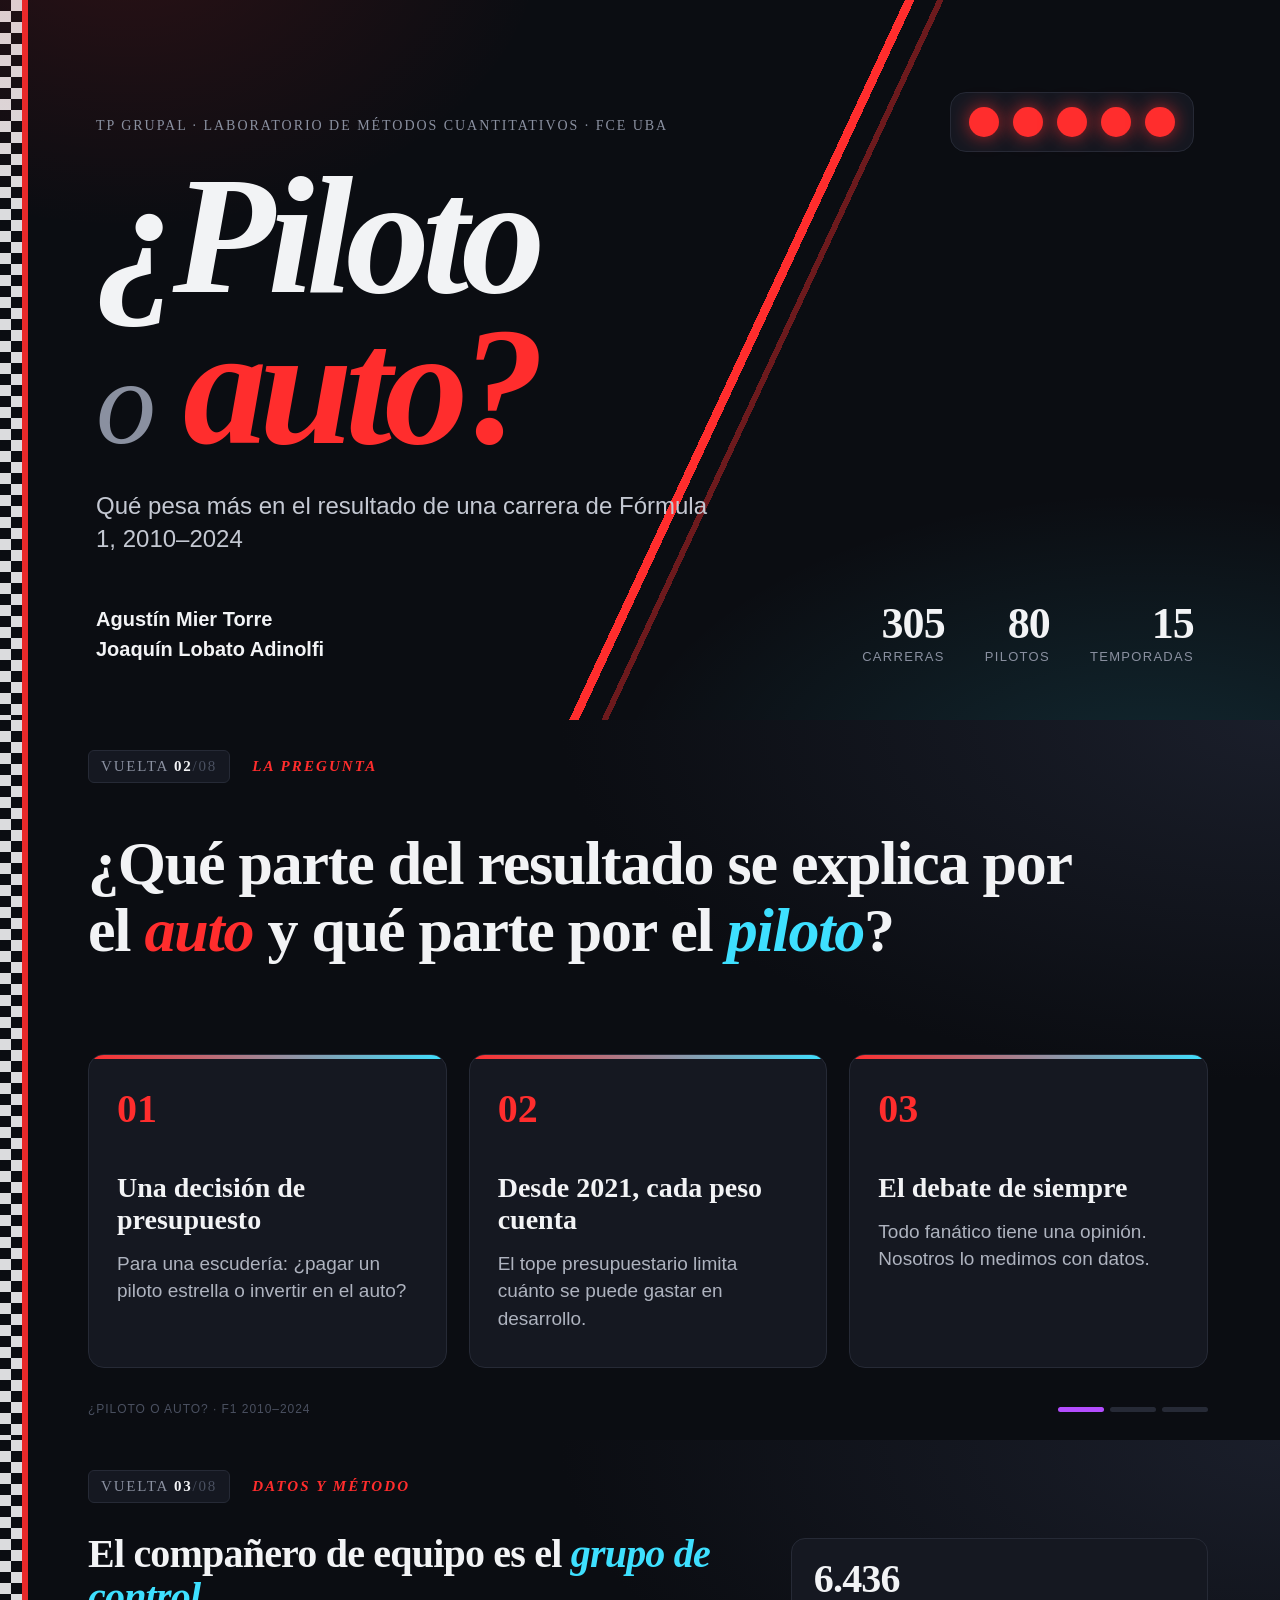
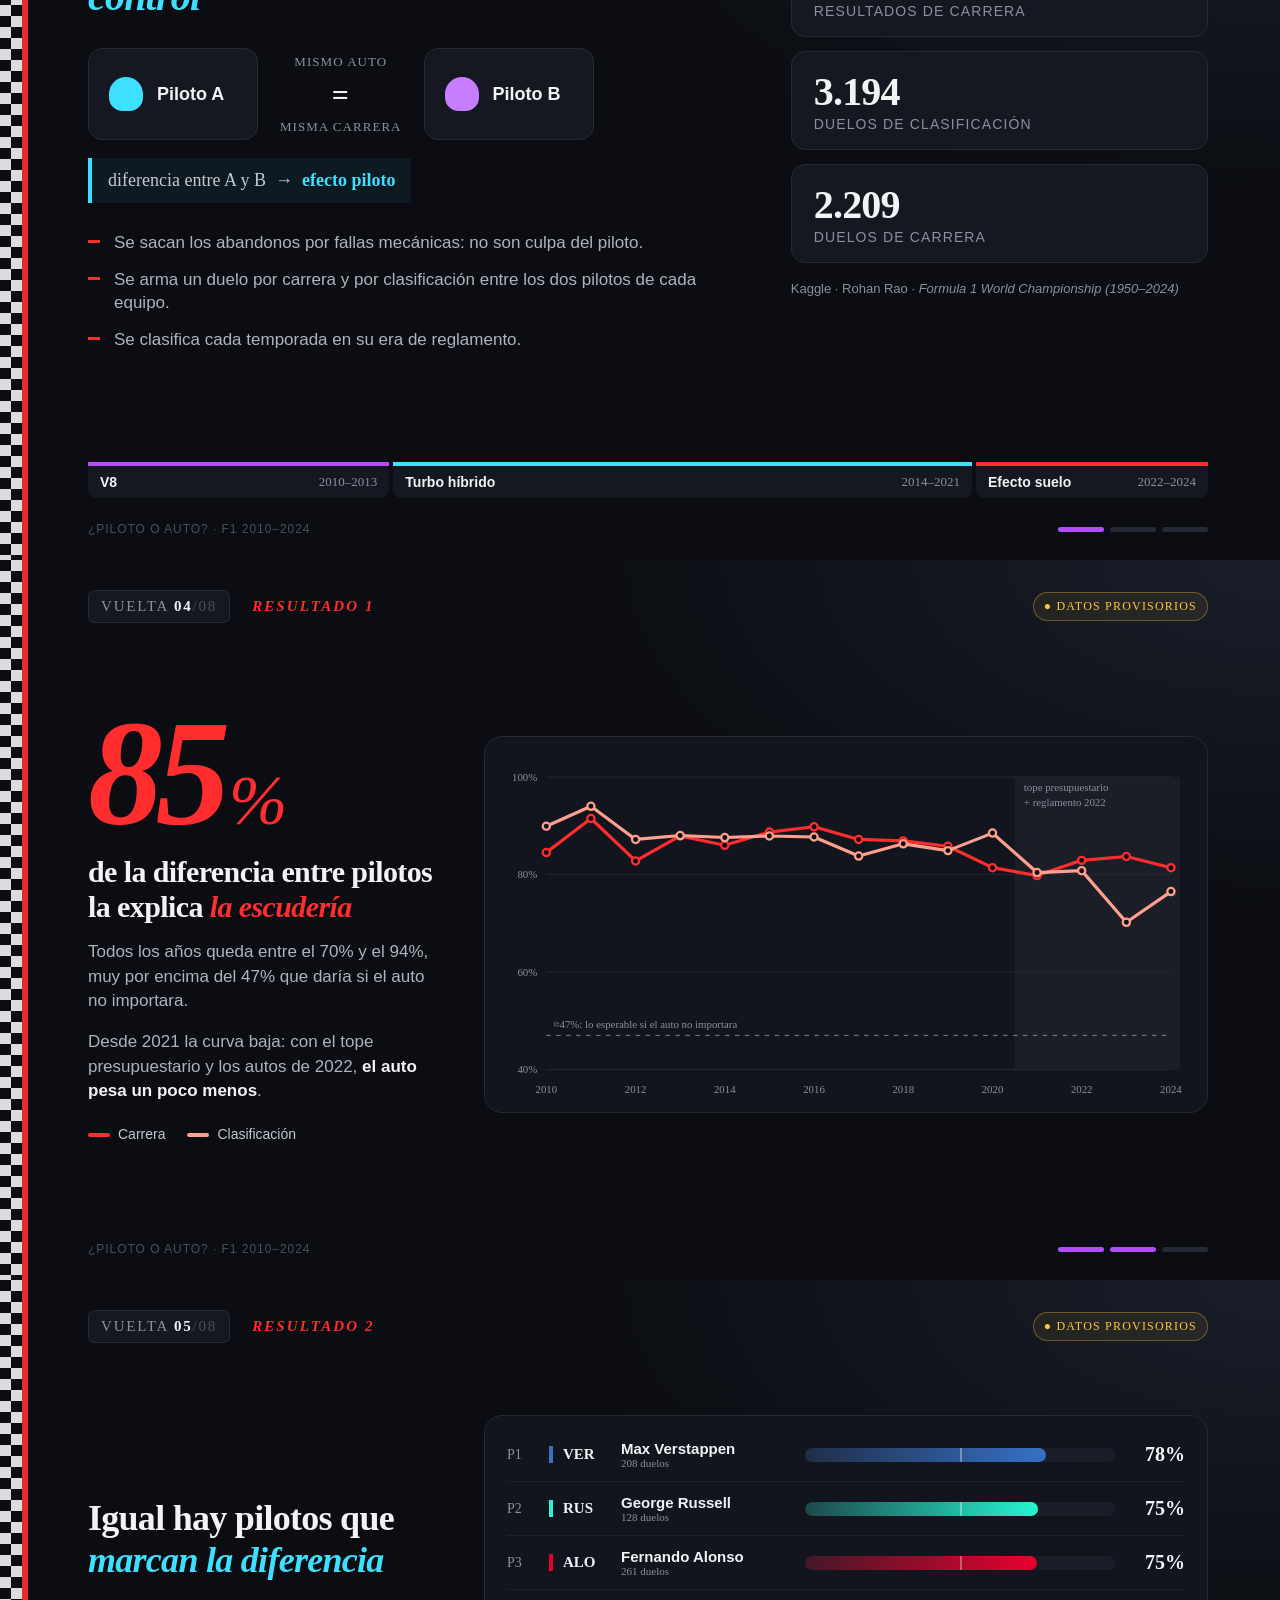
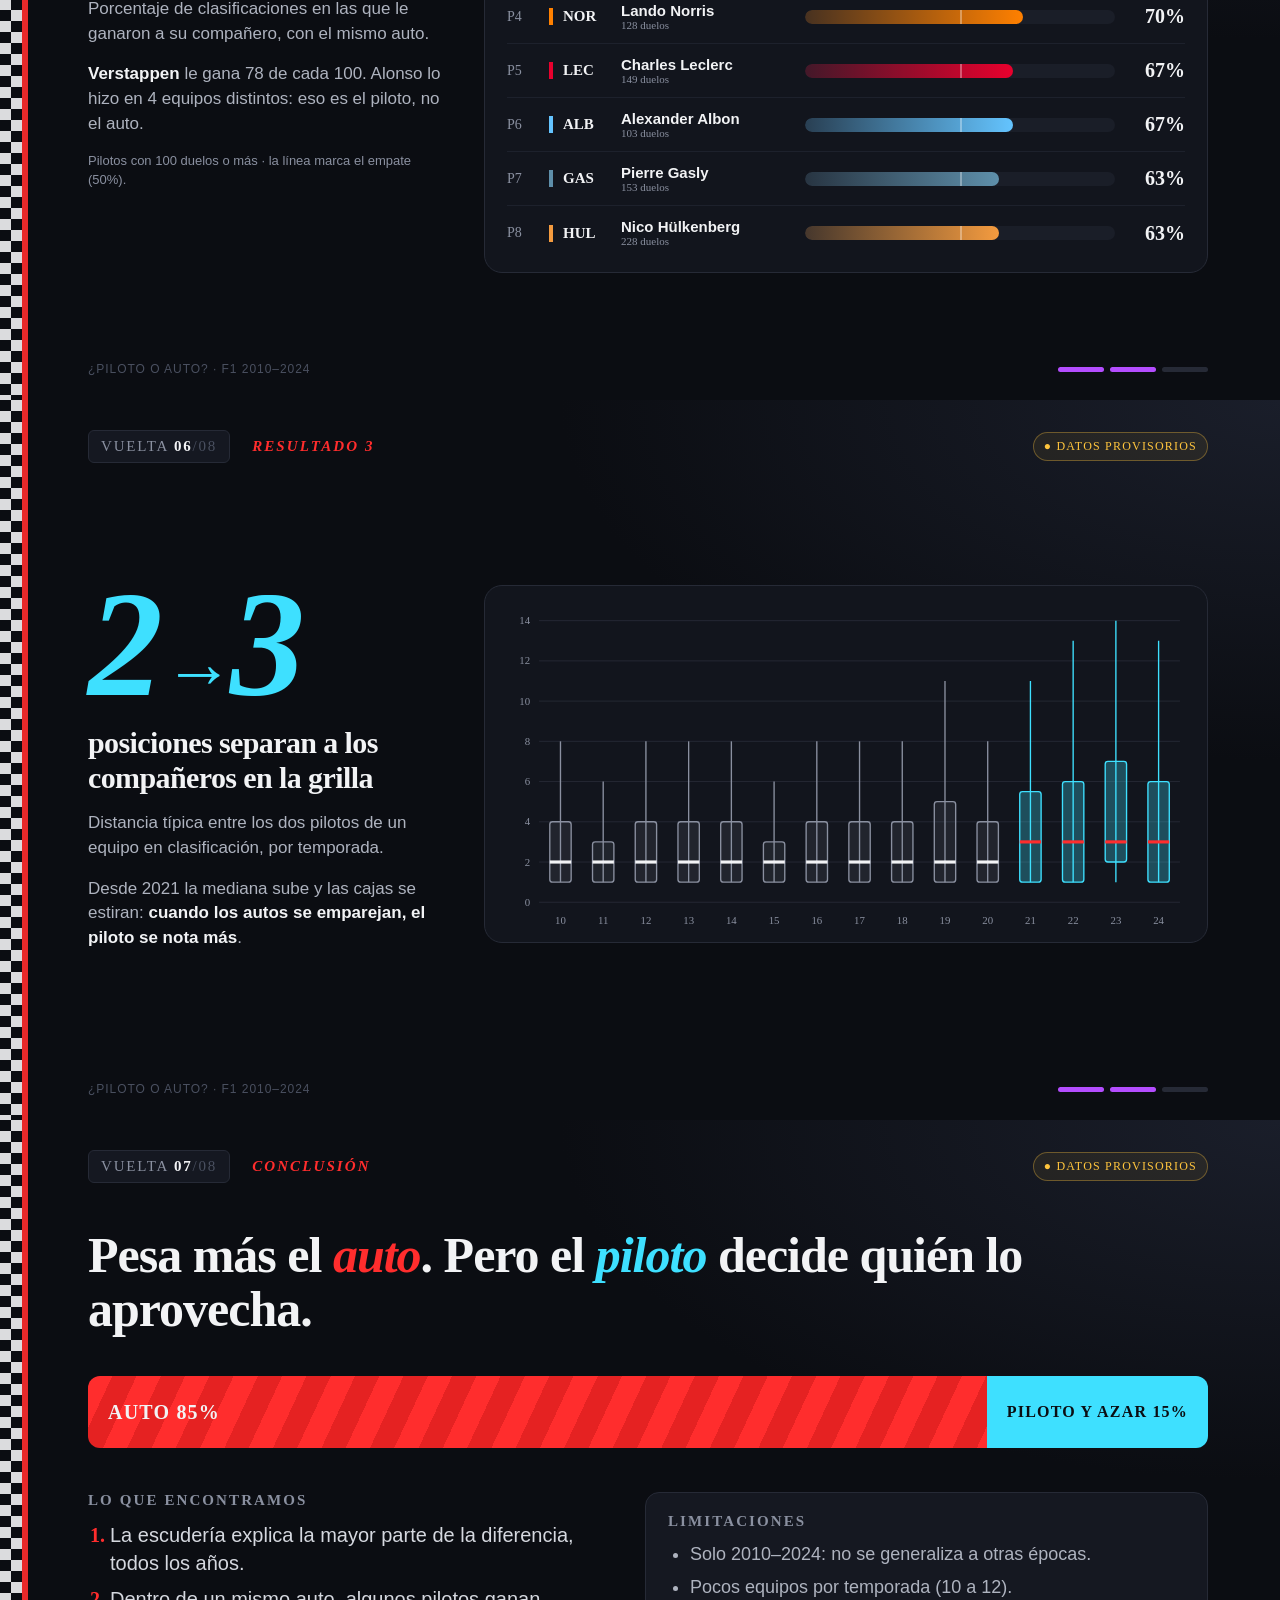
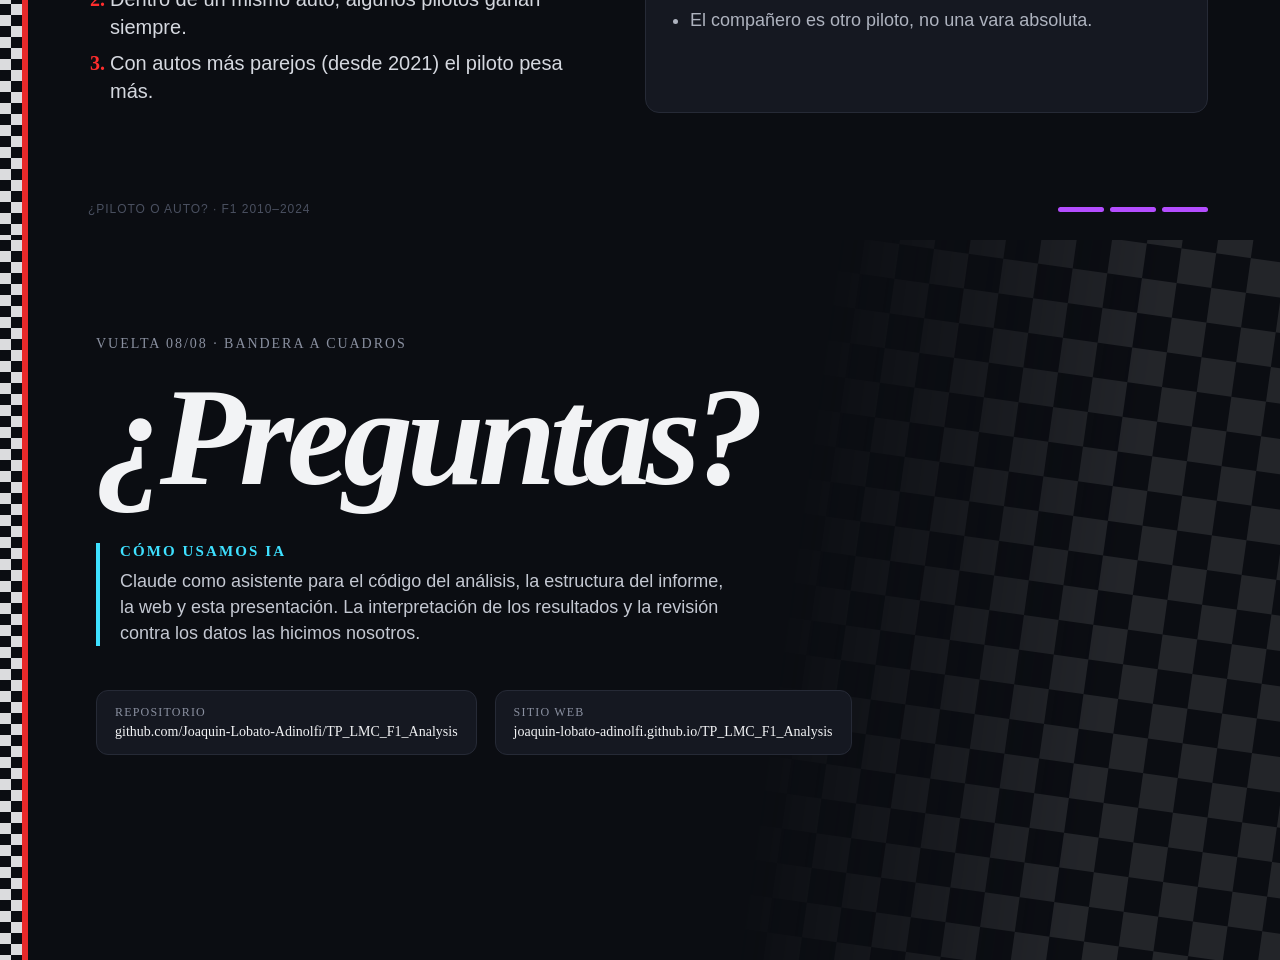
==== presentacion/presentacion.html @ cb909b29 "Presentación en PDF con diseño propio (8 diapositivas, gráficos en SVG desde los datos de la web) Co" ====
<!doctype html>
<html lang="es"><head><meta charset="utf-8"><title>¿Piloto o auto?</title>
<style>
@page { size: 1280px 720px; margin: 0; }
* { box-sizing: border-box; margin: 0; padding: 0; }
html, body { background: #0B0D12; }
body { font-family: 'Inter', sans-serif; color: #F2F3F5; -webkit-print-color-adjust: exact; print-color-adjust: exact; }
.slide { width: 1280px; height: 720px; position: relative; overflow: hidden; page-break-after: always;
  background: radial-gradient(1200px 600px at 100% 0%, #1A1E2A 0%, #0B0D12 60%); padding: 92px 72px 64px 88px; }
.bandera { position: absolute; left: 0; top: 0; bottom: 0; width: 22px;
  background: repeating-conic-gradient(#F2F3F5 0 25%, #0B0D12 0 50%) 0 0 / 22px 22px; opacity: .9; }
.bandera::after { content: ""; position: absolute; left: 22px; top: 0; bottom: 0; width: 6px; background: #FF2D2D; }
header { position: absolute; top: 30px; left: 88px; right: 72px; display: flex; align-items: center; gap: 22px; }
.vuelta { font-family: 'JetBrains Mono'; font-size: 15px; letter-spacing: .12em; color: #8A90A0;
  background: #151821; border: 1px solid #262A36; padding: 7px 12px; border-radius: 6px; }
.vuelta b { color: #F2F3F5; font-weight: 700; }
.vuelta span { color: #4A5060; }
.seccion { font-family: 'Inter Display'; font-weight: 800; font-style: italic; text-transform: uppercase;
  letter-spacing: .14em; font-size: 15px; color: #FF2D2D; }
.aviso { margin-left: auto; font-family: 'JetBrains Mono'; font-size: 12px; letter-spacing: .1em; text-transform: uppercase;
  color: #FFC53D; border: 1px solid #FFC53D55; background: #FFC53D12; padding: 6px 10px; border-radius: 999px; }
footer { position: absolute; bottom: 24px; left: 88px; right: 72px; display: flex; justify-content: space-between; align-items: center;
  font-size: 12px; color: #4A5060; letter-spacing: .08em; text-transform: uppercase; }
.sectores { display: flex; gap: 6px; }
.sectores i { width: 46px; height: 5px; border-radius: 3px; background: #262A36; }
.sectores i.on { background: #B44DFF; }
h1, h2, h3 { font-family: 'Inter Display'; }
h2 { font-weight: 800; font-size: 44px; line-height: 1.08; letter-spacing: -.02em; }
em { font-style: italic; }
.a { color: #FF2D2D; } .p { color: #3EE0FF; }
b.p { color: #3EE0FF; }

/* portada */
.portada { padding: 0; background: #0B0D12; }
.grilla-fondo { position: absolute; inset: 0;
  background:
    linear-gradient(115deg, transparent 0 56%, #FF2D2D 56% 56.6%, transparent 56.6% 58%, #FF2D2D66 58% 58.4%, transparent 58.4%),
    radial-gradient(900px 500px at 90% 110%, #3EE0FF22, transparent 60%),
    radial-gradient(700px 500px at 10% -10%, #FF2D2D22, transparent 60%); }
.portada-texto { position: absolute; left: 96px; top: 118px; }
.kicker { font-family: 'JetBrains Mono'; font-size: 14px; letter-spacing: .14em; text-transform: uppercase; color: #8A90A0; }
.portada h1 { font-weight: 900; font-style: italic; font-size: 168px; line-height: .9; letter-spacing: -.045em; margin-top: 26px; }
.portada h1 .o { font-weight: 300; color: #8A90A0; font-size: 120px; }
.portada h1 .p { color: #F2F3F5; }
.bajada { margin-top: 28px; font-size: 24px; color: #C4C8D2; max-width: 620px; line-height: 1.35; }
.semaforo { position: absolute; right: 86px; top: 92px; display: flex; gap: 14px; padding: 14px 18px; background: #151821;
  border-radius: 16px; border: 1px solid #262A36; }
.semaforo i { width: 30px; height: 30px; border-radius: 50%; background: #FF2D2D; box-shadow: 0 0 18px #FF2D2DAA; }
.portada-pie { position: absolute; left: 96px; right: 86px; bottom: 56px; display: flex; justify-content: space-between; align-items: flex-end; }
.portada-pie > div:first-child b { display: block; font-size: 20px; font-weight: 600; line-height: 1.5; }
.cifras { display: flex; gap: 40px; }
.cifras span { font-size: 13px; color: #8A90A0; text-transform: uppercase; letter-spacing: .1em; text-align: right; }
.cifras b { display: block; font-family: 'JetBrains Mono'; font-size: 44px; color: #F2F3F5; letter-spacing: -.02em; }

/* pregunta */
.pregunta h2 { font-size: 62px; max-width: 1000px; margin-top: 18px; }
.tarjetas { display: flex; gap: 22px; margin-top: 90px; }
.tarjeta { flex: 1; background: #151821; border: 1px solid #262A36; border-radius: 16px; padding: 30px 28px 34px; min-height: 250px; position: relative; overflow: hidden; }
.tarjeta::before { content: ""; position: absolute; top: 0; left: 0; right: 0; height: 4px; background: linear-gradient(90deg, #FF2D2D, #3EE0FF); }
.tarjeta .num { font-family: 'JetBrains Mono'; color: #FF2D2D; font-size: 40px; font-weight: 800; }
.tarjeta h3 { font-size: 28px; margin: 40px 0 14px; font-weight: 700; }
.tarjeta p { color: #AEB3BF; font-size: 19px; line-height: 1.45; }

/* método */
.metodo { display: flex; gap: 56px; }
.metodo-izq { flex: 1.55; }
.metodo-izq h2 { font-size: 40px; }
.garage { display: flex; align-items: center; gap: 22px; margin: 30px 0 18px; }
.auto-box { width: 170px; height: 92px; border-radius: 14px; background: #151821; border: 1px solid #262A36;
  display: flex; align-items: center; gap: 14px; padding: 0 20px; font-weight: 600; font-size: 18px; }
.casco { width: 34px; height: 34px; border-radius: 50% 50% 40% 40%; }
.igual { text-align: center; font-family: 'JetBrains Mono'; font-size: 13px; color: #8A90A0; line-height: 1.5; text-transform: uppercase; letter-spacing: .08em; }
.igual b { font-size: 30px; color: #F2F3F5; }
.ecuacion { font-family: 'JetBrains Mono'; font-size: 18px; color: #C4C8D2; padding: 12px 16px; border-left: 4px solid #3EE0FF; background: #3EE0FF10; display: inline-block; }
.pasos { margin-top: 22px; list-style: none; }
.pasos li { font-size: 17px; color: #AEB3BF; padding: 7px 0 7px 26px; position: relative; line-height: 1.35; }
.pasos li::before { content: ""; position: absolute; left: 0; top: 15px; width: 12px; height: 3px; background: #FF2D2D; }
.metodo-der { flex: 1; display: flex; flex-direction: column; gap: 14px; padding-top: 6px; }
.dato { background: #151821; border: 1px solid #262A36; border-radius: 14px; padding: 16px 22px; }
.dato b { font-family: 'JetBrains Mono'; font-size: 40px; display: block; letter-spacing: -.02em; }
.dato span { color: #8A90A0; font-size: 14px; text-transform: uppercase; letter-spacing: .08em; }
.fuente { font-size: 13px; color: #8A90A0; margin-top: 4px; }
.eras { position: absolute; left: 88px; right: 72px; bottom: 62px; display: flex; gap: 4px; }
.eras div { background: #151821; border-top: 4px solid #B44DFF; padding: 8px 12px; border-radius: 0 0 8px 8px; display: flex; justify-content: space-between; font-size: 14px; }
.eras div:nth-child(2) { border-color: #3EE0FF; } .eras div:nth-child(3) { border-color: #FF2D2D; }
.eras span { font-family: 'JetBrains Mono'; color: #8A90A0; font-size: 13px; }

/* resultados */
.resultado { display: flex; gap: 36px; align-items: center; height: 100%; padding-bottom: 20px; }
.res-texto { flex: 0 0 360px; }
.res-texto h2 { font-size: 30px; line-height: 1.15; }
.res-texto p { color: #AEB3BF; font-size: 17px; line-height: 1.45; margin-top: 16px; }
.res-texto p b { color: #F2F3F5; }
.res-texto .chico { font-size: 13px; color: #8A90A0; }
.enorme { font-family: 'Inter Display'; font-weight: 900; font-style: italic; font-size: 150px; line-height: .9; letter-spacing: -.05em; margin-bottom: 14px; }
.enorme small { font-size: 70px; font-weight: 400; margin: 0 6px; }
.res-grafico { flex: 1; background: #12151D; border: 1px solid #262A36; border-radius: 18px; padding: 22px 18px 10px; }
.res-grafico svg { width: 100%; height: auto; display: block; }
.eje { font-family: 'JetBrains Mono'; font-size: 12px; fill: #8A90A0; }
.nota { font-family: 'Inter'; font-size: 12px; fill: #8A90A0; }
.leyenda { display: flex; gap: 22px; margin-top: 22px; font-size: 14px; color: #C4C8D2; }
.leyenda i { display: inline-block; width: 22px; height: 4px; border-radius: 2px; vertical-align: middle; margin-right: 8px; }
.duelos .res-texto h2 { font-size: 36px; }
.tabla-tiempos { flex: 1; background: #12151D; border: 1px solid #262A36; border-radius: 18px; padding: 12px 22px; }
.fila { display: flex; align-items: center; gap: 14px; height: 54px; border-bottom: 1px solid #1D212C; }
.fila:last-child { border-bottom: 0; }
.fila .pos { font-family: 'JetBrains Mono'; color: #8A90A0; width: 28px; font-size: 14px; }
.fila .cod { font-family: 'JetBrains Mono'; font-weight: 700; font-size: 15px; width: 58px; padding-left: 10px; border-left: 4px solid; }
.fila .nombre { width: 170px; font-size: 15px; font-weight: 600; line-height: 1.15; }
.fila .nombre span { display: block; font-size: 11px; color: #8A90A0; font-weight: 400; font-family: 'JetBrains Mono'; }
.pista { flex: 1; height: 14px; background: #1A1E28; border-radius: 7px; position: relative; overflow: hidden; }
.barra { height: 100%; border-radius: 7px; }
.mitad { position: absolute; left: 50%; top: -4px; bottom: -4px; width: 2px; background: #FFFFFF55; z-index: 2; }
.fila .pct { font-family: 'JetBrains Mono'; font-weight: 700; font-size: 20px; width: 56px; text-align: right; }

/* conclusión */
.conclusion h2 { font-size: 50px; max-width: 1080px; margin-top: 16px; }
.medidor { display: flex; margin: 40px 0 44px; height: 72px; border-radius: 12px; overflow: hidden; font-family: 'JetBrains Mono'; font-weight: 800; font-size: 20px; letter-spacing: .06em; }
.medidor div { display: flex; align-items: center; padding: 0 20px; }
.m-auto { background: repeating-linear-gradient(115deg, #FF2D2D 0 22px, #E52222 22px 44px); }
.m-piloto { background: #3EE0FF; color: #0B0D12; justify-content: center; white-space: nowrap; font-size: 16px; }
.col2 { display: flex; gap: 40px; }
.col2 > div { flex: 1; }
.col2 h3 { font-size: 15px; text-transform: uppercase; letter-spacing: .14em; color: #8A90A0; margin-bottom: 12px; font-weight: 700; }
.col2 li { font-size: 20px; line-height: 1.4; margin: 0 0 8px 22px; color: #D5D8DF; }
.col2 ol li::marker { font-family: 'JetBrains Mono'; color: #FF2D2D; font-weight: 700; }
.limites { background: #151821; border: 1px solid #262A36; border-radius: 14px; padding: 20px 22px; }
.limites li { font-size: 18px; color: #AEB3BF; }

/* cierre */
.cierre { padding: 0; background: #0B0D12; }
.cuadros { position: absolute; right: -60px; top: -40px; width: 560px; height: 820px; transform: rotate(8deg);
  background: repeating-conic-gradient(#F2F3F5 0 25%, #0B0D12 0 50%) 0 0 / 70px 70px; opacity: .1;
  -webkit-mask-image: linear-gradient(90deg, transparent, #000 60%); }
.cierre-texto { position: absolute; left: 96px; top: 96px; right: 96px; }
.cierre h1 { font-weight: 900; font-style: italic; font-size: 140px; letter-spacing: -.045em; margin: 18px 0 40px; line-height: .95; }
.ia { max-width: 640px; border-left: 4px solid #3EE0FF; padding-left: 20px; }
.ia h3 { font-size: 15px; text-transform: uppercase; letter-spacing: .14em; color: #3EE0FF; margin-bottom: 8px; }
.ia p { font-size: 18px; line-height: 1.45; color: #C4C8D2; }
.links { display: flex; gap: 18px; margin-top: 44px; }
.links div { background: #151821; border: 1px solid #262A36; border-radius: 12px; padding: 14px 18px; font-family: 'JetBrains Mono'; font-size: 14px; }
.links span { display: block; font-family: 'Inter'; font-size: 12px; color: #8A90A0; text-transform: uppercase; letter-spacing: .1em; margin-bottom: 4px; }
</style></head>
<body>
<section class="slide portada">
  <div class="bandera"></div>
  <div class="grilla-fondo"></div>
  <div class="portada-texto">
    <div class="kicker">TP grupal · Laboratorio de Métodos Cuantitativos · FCE UBA</div>
    <h1><span class="p">¿Piloto</span><br><span class="o">o</span> <span class="a">auto?</span></h1>
    <p class="bajada">Qué pesa más en el resultado de una carrera de Fórmula 1, 2010–2024</p>
  </div>
  <div class="semaforo"><i></i><i></i><i></i><i></i><i></i></div>
  <div class="portada-pie">
    <div><b>Agustín Mier Torre</b><b>Joaquín Lobato Adinolfi</b></div>
    <div class="cifras">
      <span><b>305</b>carreras</span>
      <span><b>80</b>pilotos</span>
      <span><b>15</b>temporadas</span>
    </div>
  </div>
</section>
<section class="slide ">
  <div class="bandera"></div>
  <header>
    <div class="vuelta">VUELTA <b>02</b><span>/08</span></div>
    <div class="seccion">La pregunta</div>
    
  </header>
  
  <div class="pregunta">
    <h2>¿Qué parte del resultado se explica por el <em class="a">auto</em> y qué parte por el <em class="p">piloto</em>?</h2>
    <div class="tarjetas">
      <div class="tarjeta"><div class="num">01</div><h3>Una decisión de presupuesto</h3><p>Para una escudería: ¿pagar un piloto estrella o invertir en el auto?</p></div>
      <div class="tarjeta"><div class="num">02</div><h3>Desde 2021, cada peso cuenta</h3><p>El tope presupuestario limita cuánto se puede gastar en desarrollo.</p></div>
      <div class="tarjeta"><div class="num">03</div><h3>El debate de siempre</h3><p>Todo fanático tiene una opinión. Nosotros lo medimos con datos.</p></div>
    </div>
  </div>
  <footer>
    <span>¿Piloto o auto? · F1 2010–2024</span>
    <span class="sectores"><i class="on"></i><i class=""></i><i class=""></i></span>
  </footer>
</section>
<section class="slide ">
  <div class="bandera"></div>
  <header>
    <div class="vuelta">VUELTA <b>03</b><span>/08</span></div>
    <div class="seccion">Datos y método</div>
    
  </header>
  
  <div class="metodo">
    <div class="metodo-izq">
      <h2>El compañero de equipo es el <em class="p">grupo de control</em></h2>
      <div class="garage">
        <div class="auto-box"><div class="casco" style="background:#3EE0FF"></div><span>Piloto A</span></div>
        <div class="igual">mismo auto<br><b>=</b><br>misma carrera</div>
        <div class="auto-box"><div class="casco" style="background:#C77DFF"></div><span>Piloto B</span></div>
      </div>
      <div class="ecuacion">diferencia entre A y B &nbsp;→&nbsp; <b class="p">efecto piloto</b></div>
      <ul class="pasos">
        <li>Se sacan los abandonos por fallas mecánicas: no son culpa del piloto.</li>
        <li>Se arma un duelo por carrera y por clasificación entre los dos pilotos de cada equipo.</li>
        <li>Se clasifica cada temporada en su era de reglamento.</li>
      </ul>
    </div>
    <div class="metodo-der">
      <div class="dato"><b>6.436</b><span>resultados de carrera</span></div>
      <div class="dato"><b>3.194</b><span>duelos de clasificación</span></div>
      <div class="dato"><b>2.209</b><span>duelos de carrera</span></div>
      <div class="fuente">Kaggle · Rohan Rao · <i>Formula 1 World Championship (1950–2024)</i></div>
    </div>
  </div>
  <div class="eras">
    <div style="flex:4"><b>V8</b><span>2010–2013</span></div>
    <div style="flex:8"><b>Turbo híbrido</b><span>2014–2021</span></div>
    <div style="flex:3"><b>Efecto suelo</b><span>2022–2024</span></div>
  </div>
  <footer>
    <span>¿Piloto o auto? · F1 2010–2024</span>
    <span class="sectores"><i class="on"></i><i class=""></i><i class=""></i></span>
  </footer>
</section>
<section class="slide ">
  <div class="bandera"></div>
  <header>
    <div class="vuelta">VUELTA <b>04</b><span>/08</span></div>
    <div class="seccion">Resultado 1</div>
    <div class="aviso">● Datos provisorios</div>
  </header>
  
  <div class="resultado">
    <div class="res-texto">
      <div class="enorme a">85<small>%</small></div>
      <h2>de la diferencia entre pilotos la explica <em class="a">la escudería</em></h2>
      <p>Todos los años queda entre el 70% y el 94%, muy por encima del 47% que daría si el auto no importara.</p>
      <p>Desde 2021 la curva baja: con el tope presupuestario y los autos de 2022, <b>el auto pesa un poco menos</b>.</p>
      <div class="leyenda"><span><i style="background:#FF2D2D"></i>Carrera</span><span><i style="background:#FFA08F"></i>Clasificación</span></div>
    </div>
    <div class="res-grafico"><svg viewBox="0 0 760 380" width="760" height="380"><rect x="567.0" y="20" width="183.0" height="324.0" fill="#ffffff" opacity="0.04"/><text x="577.0" y="36" class="nota">tope presupuestario</text><text x="577.0" y="52" class="nota">+ reglamento 2022</text><line x1="48" x2="740" y1="344.0" y2="344.0" stroke="#262A36"/><text x="38" y="348.0" class="eje" text-anchor="end">40%</text><line x1="48" x2="740" y1="236.0" y2="236.0" stroke="#262A36"/><text x="38" y="240.0" class="eje" text-anchor="end">60%</text><line x1="48" x2="740" y1="128.0" y2="128.0" stroke="#262A36"/><text x="38" y="132.0" class="eje" text-anchor="end">80%</text><line x1="48" x2="740" y1="20.0" y2="20.0" stroke="#262A36"/><text x="38" y="24.0" class="eje" text-anchor="end">100%</text><text x="48.0" y="370" class="eje" text-anchor="middle">2010</text><text x="146.85714285714283" y="370" class="eje" text-anchor="middle">2012</text><text x="245.7142857142857" y="370" class="eje" text-anchor="middle">2014</text><text x="344.57142857142856" y="370" class="eje" text-anchor="middle">2016</text><text x="443.4285714285714" y="370" class="eje" text-anchor="middle">2018</text><text x="542.2857142857142" y="370" class="eje" text-anchor="middle">2020</text><text x="641.1428571428571" y="370" class="eje" text-anchor="middle">2022</text><text x="740.0" y="370" class="eje" text-anchor="middle">2024</text><line x1="48" x2="740" y1="306.2" y2="306.2" stroke="#8A90A0" stroke-dasharray="5 6"/><text x="56" y="298.2" class="nota">≈47%: lo esperable si el auto no importara</text><polyline points="48.0,103.7 97.4,65.9 146.9,112.9 196.3,85.3 245.7,95.6 295.1,81.0 344.6,75.1 394.0,89.1 443.4,90.7 492.9,96.7 542.3,120.4 591.7,129.1 641.1,112.3 690.6,108.0 740.0,120.4" fill="none" stroke="#FF2D2D" stroke-width="3.5" stroke-linejoin="round" stroke-linecap="round"/><circle cx="48.0" cy="103.7" r="4" fill="#0B0D12" stroke="#FF2D2D" stroke-width="2.5"/><circle cx="97.4" cy="65.9" r="4" fill="#0B0D12" stroke="#FF2D2D" stroke-width="2.5"/><circle cx="146.9" cy="112.9" r="4" fill="#0B0D12" stroke="#FF2D2D" stroke-width="2.5"/><circle cx="196.3" cy="85.3" r="4" fill="#0B0D12" stroke="#FF2D2D" stroke-width="2.5"/><circle cx="245.7" cy="95.6" r="4" fill="#0B0D12" stroke="#FF2D2D" stroke-width="2.5"/><circle cx="295.1" cy="81.0" r="4" fill="#0B0D12" stroke="#FF2D2D" stroke-width="2.5"/><circle cx="344.6" cy="75.1" r="4" fill="#0B0D12" stroke="#FF2D2D" stroke-width="2.5"/><circle cx="394.0" cy="89.1" r="4" fill="#0B0D12" stroke="#FF2D2D" stroke-width="2.5"/><circle cx="443.4" cy="90.7" r="4" fill="#0B0D12" stroke="#FF2D2D" stroke-width="2.5"/><circle cx="492.9" cy="96.7" r="4" fill="#0B0D12" stroke="#FF2D2D" stroke-width="2.5"/><circle cx="542.3" cy="120.4" r="4" fill="#0B0D12" stroke="#FF2D2D" stroke-width="2.5"/><circle cx="591.7" cy="129.1" r="4" fill="#0B0D12" stroke="#FF2D2D" stroke-width="2.5"/><circle cx="641.1" cy="112.3" r="4" fill="#0B0D12" stroke="#FF2D2D" stroke-width="2.5"/><circle cx="690.6" cy="108.0" r="4" fill="#0B0D12" stroke="#FF2D2D" stroke-width="2.5"/><circle cx="740.0" cy="120.4" r="4" fill="#0B0D12" stroke="#FF2D2D" stroke-width="2.5"/><polyline points="48.0,74.5 97.4,52.4 146.9,89.1 196.3,84.8 245.7,87.0 295.1,85.3 344.6,86.4 394.0,107.5 443.4,94.0 492.9,101.5 542.3,82.1 591.7,125.8 641.1,123.7 690.6,180.9 740.0,146.9" fill="none" stroke="#FFA08F" stroke-width="3.5" stroke-linejoin="round" stroke-linecap="round"/><circle cx="48.0" cy="74.5" r="4" fill="#0B0D12" stroke="#FFA08F" stroke-width="2.5"/><circle cx="97.4" cy="52.4" r="4" fill="#0B0D12" stroke="#FFA08F" stroke-width="2.5"/><circle cx="146.9" cy="89.1" r="4" fill="#0B0D12" stroke="#FFA08F" stroke-width="2.5"/><circle cx="196.3" cy="84.8" r="4" fill="#0B0D12" stroke="#FFA08F" stroke-width="2.5"/><circle cx="245.7" cy="87.0" r="4" fill="#0B0D12" stroke="#FFA08F" stroke-width="2.5"/><circle cx="295.1" cy="85.3" r="4" fill="#0B0D12" stroke="#FFA08F" stroke-width="2.5"/><circle cx="344.6" cy="86.4" r="4" fill="#0B0D12" stroke="#FFA08F" stroke-width="2.5"/><circle cx="394.0" cy="107.5" r="4" fill="#0B0D12" stroke="#FFA08F" stroke-width="2.5"/><circle cx="443.4" cy="94.0" r="4" fill="#0B0D12" stroke="#FFA08F" stroke-width="2.5"/><circle cx="492.9" cy="101.5" r="4" fill="#0B0D12" stroke="#FFA08F" stroke-width="2.5"/><circle cx="542.3" cy="82.1" r="4" fill="#0B0D12" stroke="#FFA08F" stroke-width="2.5"/><circle cx="591.7" cy="125.8" r="4" fill="#0B0D12" stroke="#FFA08F" stroke-width="2.5"/><circle cx="641.1" cy="123.7" r="4" fill="#0B0D12" stroke="#FFA08F" stroke-width="2.5"/><circle cx="690.6" cy="180.9" r="4" fill="#0B0D12" stroke="#FFA08F" stroke-width="2.5"/><circle cx="740.0" cy="146.9" r="4" fill="#0B0D12" stroke="#FFA08F" stroke-width="2.5"/></svg></div>
  </div>
  <footer>
    <span>¿Piloto o auto? · F1 2010–2024</span>
    <span class="sectores"><i class="on"></i><i class="on"></i><i class=""></i></span>
  </footer>
</section>
<section class="slide ">
  <div class="bandera"></div>
  <header>
    <div class="vuelta">VUELTA <b>05</b><span>/08</span></div>
    <div class="seccion">Resultado 2</div>
    <div class="aviso">● Datos provisorios</div>
  </header>
  
  <div class="resultado duelos">
    <div class="res-texto">
      <h2>Igual hay pilotos que <em class="p">marcan la diferencia</em></h2>
      <p>Porcentaje de clasificaciones en las que le ganaron a su compañero, con el mismo auto.</p>
      <p><b>Verstappen</b> le gana 78 de cada 100. Alonso lo hizo en 4 equipos distintos: eso es el piloto, no el auto.</p>
      <p class="chico">Pilotos con 100 duelos o más · la línea marca el empate (50%).</p>
    </div>
    <div class="tabla-tiempos">
        <div class="fila">
          <div class="pos">P1</div>
          <div class="cod" style="border-color:#3671C6">VER</div>
          <div class="nombre">Max Verstappen<span>208 duelos</span></div>
          <div class="pista">
            <div class="mitad"></div>
            <div class="barra" style="width:77.9%;background:linear-gradient(90deg,#3671C633,#3671C6)"></div>
          </div>
          <div class="pct">78%</div>
        </div>
        <div class="fila">
          <div class="pos">P2</div>
          <div class="cod" style="border-color:#27F4D2">RUS</div>
          <div class="nombre">George Russell<span>128 duelos</span></div>
          <div class="pista">
            <div class="mitad"></div>
            <div class="barra" style="width:75.0%;background:linear-gradient(90deg,#27F4D233,#27F4D2)"></div>
          </div>
          <div class="pct">75%</div>
        </div>
        <div class="fila">
          <div class="pos">P3</div>
          <div class="cod" style="border-color:#E8002D">ALO</div>
          <div class="nombre">Fernando Alonso<span>261 duelos</span></div>
          <div class="pista">
            <div class="mitad"></div>
            <div class="barra" style="width:74.7%;background:linear-gradient(90deg,#E8002D33,#E8002D)"></div>
          </div>
          <div class="pct">75%</div>
        </div>
        <div class="fila">
          <div class="pos">P4</div>
          <div class="cod" style="border-color:#FF8000">NOR</div>
          <div class="nombre">Lando Norris<span>128 duelos</span></div>
          <div class="pista">
            <div class="mitad"></div>
            <div class="barra" style="width:70.3%;background:linear-gradient(90deg,#FF800033,#FF8000)"></div>
          </div>
          <div class="pct">70%</div>
        </div>
        <div class="fila">
          <div class="pos">P5</div>
          <div class="cod" style="border-color:#E8002D">LEC</div>
          <div class="nombre">Charles Leclerc<span>149 duelos</span></div>
          <div class="pista">
            <div class="mitad"></div>
            <div class="barra" style="width:67.1%;background:linear-gradient(90deg,#E8002D33,#E8002D)"></div>
          </div>
          <div class="pct">67%</div>
        </div>
        <div class="fila">
          <div class="pos">P6</div>
          <div class="cod" style="border-color:#64C4FF">ALB</div>
          <div class="nombre">Alexander Albon<span>103 duelos</span></div>
          <div class="pista">
            <div class="mitad"></div>
            <div class="barra" style="width:67.0%;background:linear-gradient(90deg,#64C4FF33,#64C4FF)"></div>
          </div>
          <div class="pct">67%</div>
        </div>
        <div class="fila">
          <div class="pos">P7</div>
          <div class="cod" style="border-color:#5E8FAA">GAS</div>
          <div class="nombre">Pierre Gasly<span>153 duelos</span></div>
          <div class="pista">
            <div class="mitad"></div>
            <div class="barra" style="width:62.7%;background:linear-gradient(90deg,#5E8FAA33,#5E8FAA)"></div>
          </div>
          <div class="pct">63%</div>
        </div>
        <div class="fila">
          <div class="pos">P8</div>
          <div class="cod" style="border-color:#F49B3F">HUL</div>
          <div class="nombre">Nico Hülkenberg<span>228 duelos</span></div>
          <div class="pista">
            <div class="mitad"></div>
            <div class="barra" style="width:62.7%;background:linear-gradient(90deg,#F49B3F33,#F49B3F)"></div>
          </div>
          <div class="pct">63%</div>
        </div></div>
  </div>
  <footer>
    <span>¿Piloto o auto? · F1 2010–2024</span>
    <span class="sectores"><i class="on"></i><i class="on"></i><i class=""></i></span>
  </footer>
</section>
<section class="slide ">
  <div class="bandera"></div>
  <header>
    <div class="vuelta">VUELTA <b>06</b><span>/08</span></div>
    <div class="seccion">Resultado 3</div>
    <div class="aviso">● Datos provisorios</div>
  </header>
  
  <div class="resultado">
    <div class="res-texto">
      <div class="enorme p">2<small>→</small>3</div>
      <h2>posiciones separan a los compañeros en la grilla</h2>
      <p>Distancia típica entre los dos pilotos de un equipo en clasificación, por temporada.</p>
      <p>Desde 2021 la mediana sube y las cajas se estiran: <b>cuando los autos se emparejan, el piloto se nota más</b>.</p>
    </div>
    <div class="res-grafico"><svg viewBox="0 0 760 360" width="760" height="360"><line x1="40" x2="750" y1="326.0" y2="326.0" stroke="#262A36"/><text x="30" y="330.0" class="eje" text-anchor="end">0</text><line x1="40" x2="750" y1="281.4285714285714" y2="281.4285714285714" stroke="#262A36"/><text x="30" y="285.4285714285714" class="eje" text-anchor="end">2</text><line x1="40" x2="750" y1="236.85714285714286" y2="236.85714285714286" stroke="#262A36"/><text x="30" y="240.85714285714286" class="eje" text-anchor="end">4</text><line x1="40" x2="750" y1="192.28571428571428" y2="192.28571428571428" stroke="#262A36"/><text x="30" y="196.28571428571428" class="eje" text-anchor="end">6</text><line x1="40" x2="750" y1="147.7142857142857" y2="147.7142857142857" stroke="#262A36"/><text x="30" y="151.7142857142857" class="eje" text-anchor="end">8</text><line x1="40" x2="750" y1="103.14285714285714" y2="103.14285714285714" stroke="#262A36"/><text x="30" y="107.14285714285714" class="eje" text-anchor="end">10</text><line x1="40" x2="750" y1="58.57142857142857" y2="58.57142857142857" stroke="#262A36"/><text x="30" y="62.57142857142857" class="eje" text-anchor="end">12</text><line x1="40" x2="750" y1="14.0" y2="14.0" stroke="#262A36"/><text x="30" y="18.0" class="eje" text-anchor="end">14</text><line x1="63.66666666666667" x2="63.66666666666667" y1="147.7142857142857" y2="303.7142857142857" stroke="#8A90A0" stroke-width="1.5"/><rect x="51.833333333333336" y="236.85714285714286" width="23.666666666666668" height="66.85714285714286" fill="#8A90A0" fill-opacity="0.12" stroke="#8A90A0" stroke-width="1.5" rx="3"/><line x1="51.833333333333336" x2="75.5" y1="281.4285714285714" y2="281.4285714285714" stroke="#F2F3F5" stroke-width="3.5"/><text x="63.66666666666667" y="350" class="eje" text-anchor="middle">10</text><line x1="111.0" x2="111.0" y1="192.28571428571428" y2="303.7142857142857" stroke="#8A90A0" stroke-width="1.5"/><rect x="99.16666666666667" y="259.1428571428571" width="23.666666666666668" height="44.57142857142861" fill="#8A90A0" fill-opacity="0.12" stroke="#8A90A0" stroke-width="1.5" rx="3"/><line x1="99.16666666666667" x2="122.83333333333333" y1="281.4285714285714" y2="281.4285714285714" stroke="#F2F3F5" stroke-width="3.5"/><text x="111.0" y="350" class="eje" text-anchor="middle">11</text><line x1="158.33333333333334" x2="158.33333333333334" y1="147.7142857142857" y2="303.7142857142857" stroke="#8A90A0" stroke-width="1.5"/><rect x="146.5" y="236.85714285714286" width="23.666666666666668" height="66.85714285714286" fill="#8A90A0" fill-opacity="0.12" stroke="#8A90A0" stroke-width="1.5" rx="3"/><line x1="146.5" x2="170.16666666666669" y1="281.4285714285714" y2="281.4285714285714" stroke="#F2F3F5" stroke-width="3.5"/><text x="158.33333333333334" y="350" class="eje" text-anchor="middle">12</text><line x1="205.66666666666669" x2="205.66666666666669" y1="147.7142857142857" y2="303.7142857142857" stroke="#8A90A0" stroke-width="1.5"/><rect x="193.83333333333334" y="236.85714285714286" width="23.666666666666668" height="66.85714285714286" fill="#8A90A0" fill-opacity="0.12" stroke="#8A90A0" stroke-width="1.5" rx="3"/><line x1="193.83333333333334" x2="217.50000000000003" y1="281.4285714285714" y2="281.4285714285714" stroke="#F2F3F5" stroke-width="3.5"/><text x="205.66666666666669" y="350" class="eje" text-anchor="middle">13</text><line x1="253.0" x2="253.0" y1="147.7142857142857" y2="303.7142857142857" stroke="#8A90A0" stroke-width="1.5"/><rect x="241.16666666666666" y="236.85714285714286" width="23.666666666666668" height="66.85714285714286" fill="#8A90A0" fill-opacity="0.12" stroke="#8A90A0" stroke-width="1.5" rx="3"/><line x1="241.16666666666666" x2="264.8333333333333" y1="281.4285714285714" y2="281.4285714285714" stroke="#F2F3F5" stroke-width="3.5"/><text x="253.0" y="350" class="eje" text-anchor="middle">14</text><line x1="300.33333333333337" x2="300.33333333333337" y1="192.28571428571428" y2="303.7142857142857" stroke="#8A90A0" stroke-width="1.5"/><rect x="288.50000000000006" y="259.1428571428571" width="23.666666666666668" height="44.57142857142861" fill="#8A90A0" fill-opacity="0.12" stroke="#8A90A0" stroke-width="1.5" rx="3"/><line x1="288.50000000000006" x2="312.1666666666667" y1="281.4285714285714" y2="281.4285714285714" stroke="#F2F3F5" stroke-width="3.5"/><text x="300.33333333333337" y="350" class="eje" text-anchor="middle">15</text><line x1="347.6666666666667" x2="347.6666666666667" y1="147.7142857142857" y2="303.7142857142857" stroke="#8A90A0" stroke-width="1.5"/><rect x="335.83333333333337" y="236.85714285714286" width="23.666666666666668" height="66.85714285714286" fill="#8A90A0" fill-opacity="0.12" stroke="#8A90A0" stroke-width="1.5" rx="3"/><line x1="335.83333333333337" x2="359.5" y1="281.4285714285714" y2="281.4285714285714" stroke="#F2F3F5" stroke-width="3.5"/><text x="347.6666666666667" y="350" class="eje" text-anchor="middle">16</text><line x1="395.0" x2="395.0" y1="147.7142857142857" y2="303.7142857142857" stroke="#8A90A0" stroke-width="1.5"/><rect x="383.1666666666667" y="236.85714285714286" width="23.666666666666668" height="66.85714285714286" fill="#8A90A0" fill-opacity="0.12" stroke="#8A90A0" stroke-width="1.5" rx="3"/><line x1="383.1666666666667" x2="406.8333333333333" y1="281.4285714285714" y2="281.4285714285714" stroke="#F2F3F5" stroke-width="3.5"/><text x="395.0" y="350" class="eje" text-anchor="middle">17</text><line x1="442.33333333333337" x2="442.33333333333337" y1="147.7142857142857" y2="303.7142857142857" stroke="#8A90A0" stroke-width="1.5"/><rect x="430.50000000000006" y="236.85714285714286" width="23.666666666666668" height="66.85714285714286" fill="#8A90A0" fill-opacity="0.12" stroke="#8A90A0" stroke-width="1.5" rx="3"/><line x1="430.50000000000006" x2="454.1666666666667" y1="281.4285714285714" y2="281.4285714285714" stroke="#F2F3F5" stroke-width="3.5"/><text x="442.33333333333337" y="350" class="eje" text-anchor="middle">18</text><line x1="489.6666666666667" x2="489.6666666666667" y1="80.85714285714285" y2="303.7142857142857" stroke="#8A90A0" stroke-width="1.5"/><rect x="477.83333333333337" y="214.57142857142858" width="23.666666666666668" height="89.14285714285714" fill="#8A90A0" fill-opacity="0.12" stroke="#8A90A0" stroke-width="1.5" rx="3"/><line x1="477.83333333333337" x2="501.5" y1="281.4285714285714" y2="281.4285714285714" stroke="#F2F3F5" stroke-width="3.5"/><text x="489.6666666666667" y="350" class="eje" text-anchor="middle">19</text><line x1="537.0" x2="537.0" y1="147.7142857142857" y2="303.7142857142857" stroke="#8A90A0" stroke-width="1.5"/><rect x="525.1666666666666" y="236.85714285714286" width="23.666666666666668" height="66.85714285714286" fill="#8A90A0" fill-opacity="0.12" stroke="#8A90A0" stroke-width="1.5" rx="3"/><line x1="525.1666666666666" x2="548.8333333333334" y1="281.4285714285714" y2="281.4285714285714" stroke="#F2F3F5" stroke-width="3.5"/><text x="537.0" y="350" class="eje" text-anchor="middle">20</text><line x1="584.3333333333334" x2="584.3333333333334" y1="80.85714285714285" y2="303.7142857142857" stroke="#3EE0FF" stroke-width="1.5"/><rect x="572.5" y="203.42857142857142" width="23.666666666666668" height="100.2857142857143" fill="#3EE0FF" fill-opacity="0.28" stroke="#3EE0FF" stroke-width="1.5" rx="3"/><line x1="572.5" x2="596.1666666666667" y1="259.1428571428571" y2="259.1428571428571" stroke="#FF2D2D" stroke-width="3.5"/><text x="584.3333333333334" y="350" class="eje" text-anchor="middle">21</text><line x1="631.6666666666667" x2="631.6666666666667" y1="36.285714285714285" y2="303.7142857142857" stroke="#3EE0FF" stroke-width="1.5"/><rect x="619.8333333333334" y="192.28571428571428" width="23.666666666666668" height="111.42857142857144" fill="#3EE0FF" fill-opacity="0.28" stroke="#3EE0FF" stroke-width="1.5" rx="3"/><line x1="619.8333333333334" x2="643.5000000000001" y1="259.1428571428571" y2="259.1428571428571" stroke="#FF2D2D" stroke-width="3.5"/><text x="631.6666666666667" y="350" class="eje" text-anchor="middle">22</text><line x1="679.0" x2="679.0" y1="14.0" y2="303.7142857142857" stroke="#3EE0FF" stroke-width="1.5"/><rect x="667.1666666666666" y="170.0" width="23.666666666666668" height="111.42857142857139" fill="#3EE0FF" fill-opacity="0.28" stroke="#3EE0FF" stroke-width="1.5" rx="3"/><line x1="667.1666666666666" x2="690.8333333333334" y1="259.1428571428571" y2="259.1428571428571" stroke="#FF2D2D" stroke-width="3.5"/><text x="679.0" y="350" class="eje" text-anchor="middle">23</text><line x1="726.3333333333334" x2="726.3333333333334" y1="36.285714285714285" y2="303.7142857142857" stroke="#3EE0FF" stroke-width="1.5"/><rect x="714.5" y="192.28571428571428" width="23.666666666666668" height="111.42857142857144" fill="#3EE0FF" fill-opacity="0.28" stroke="#3EE0FF" stroke-width="1.5" rx="3"/><line x1="714.5" x2="738.1666666666667" y1="259.1428571428571" y2="259.1428571428571" stroke="#FF2D2D" stroke-width="3.5"/><text x="726.3333333333334" y="350" class="eje" text-anchor="middle">24</text></svg></div>
  </div>
  <footer>
    <span>¿Piloto o auto? · F1 2010–2024</span>
    <span class="sectores"><i class="on"></i><i class="on"></i><i class=""></i></span>
  </footer>
</section>
<section class="slide ">
  <div class="bandera"></div>
  <header>
    <div class="vuelta">VUELTA <b>07</b><span>/08</span></div>
    <div class="seccion">Conclusión</div>
    <div class="aviso">● Datos provisorios</div>
  </header>
  
  <div class="conclusion">
    <h2>Pesa más el <em class="a">auto</em>. Pero el <em class="p">piloto</em> decide quién lo aprovecha.</h2>
    <div class="medidor">
      <div class="m-auto" style="flex:85.3">AUTO 85%</div>
      <div class="m-piloto" style="flex:14.700000000000003">PILOTO Y AZAR 15%</div>
    </div>
    <div class="col2">
      <div>
        <h3>Lo que encontramos</h3>
        <ol>
          <li>La escudería explica la mayor parte de la diferencia, todos los años.</li>
          <li>Dentro de un mismo auto, algunos pilotos ganan siempre.</li>
          <li>Con autos más parejos (desde 2021) el piloto pesa más.</li>
        </ol>
      </div>
      <div class="limites">
        <h3>Limitaciones</h3>
        <ul>
          <li>Solo 2010–2024: no se generaliza a otras épocas.</li>
          <li>Pocos equipos por temporada (10 a 12).</li>
          <li>El compañero es otro piloto, no una vara absoluta.</li>
        </ul>
      </div>
    </div>
  </div>
  <footer>
    <span>¿Piloto o auto? · F1 2010–2024</span>
    <span class="sectores"><i class="on"></i><i class="on"></i><i class="on"></i></span>
  </footer>
</section>
<section class="slide cierre">
  <div class="bandera"></div>
  <div class="cuadros"></div>
  <div class="cierre-texto">
    <div class="kicker">Vuelta 08/08 · Bandera a cuadros</div>
    <h1>¿Preguntas?</h1>
    <div class="ia">
      <h3>Cómo usamos IA</h3>
      <p>Claude como asistente para el código del análisis, la estructura del informe, la web y esta presentación. La interpretación de los resultados y la revisión contra los datos las hicimos nosotros.</p>
    </div>
    <div class="links">
      <div><span>Repositorio</span>github.com/Joaquin-Lobato-Adinolfi/TP_LMC_F1_Analysis</div>
      <div><span>Sitio web</span>joaquin-lobato-adinolfi.github.io/TP_LMC_F1_Analysis</div>
    </div>
  </div>
</section></body></html>
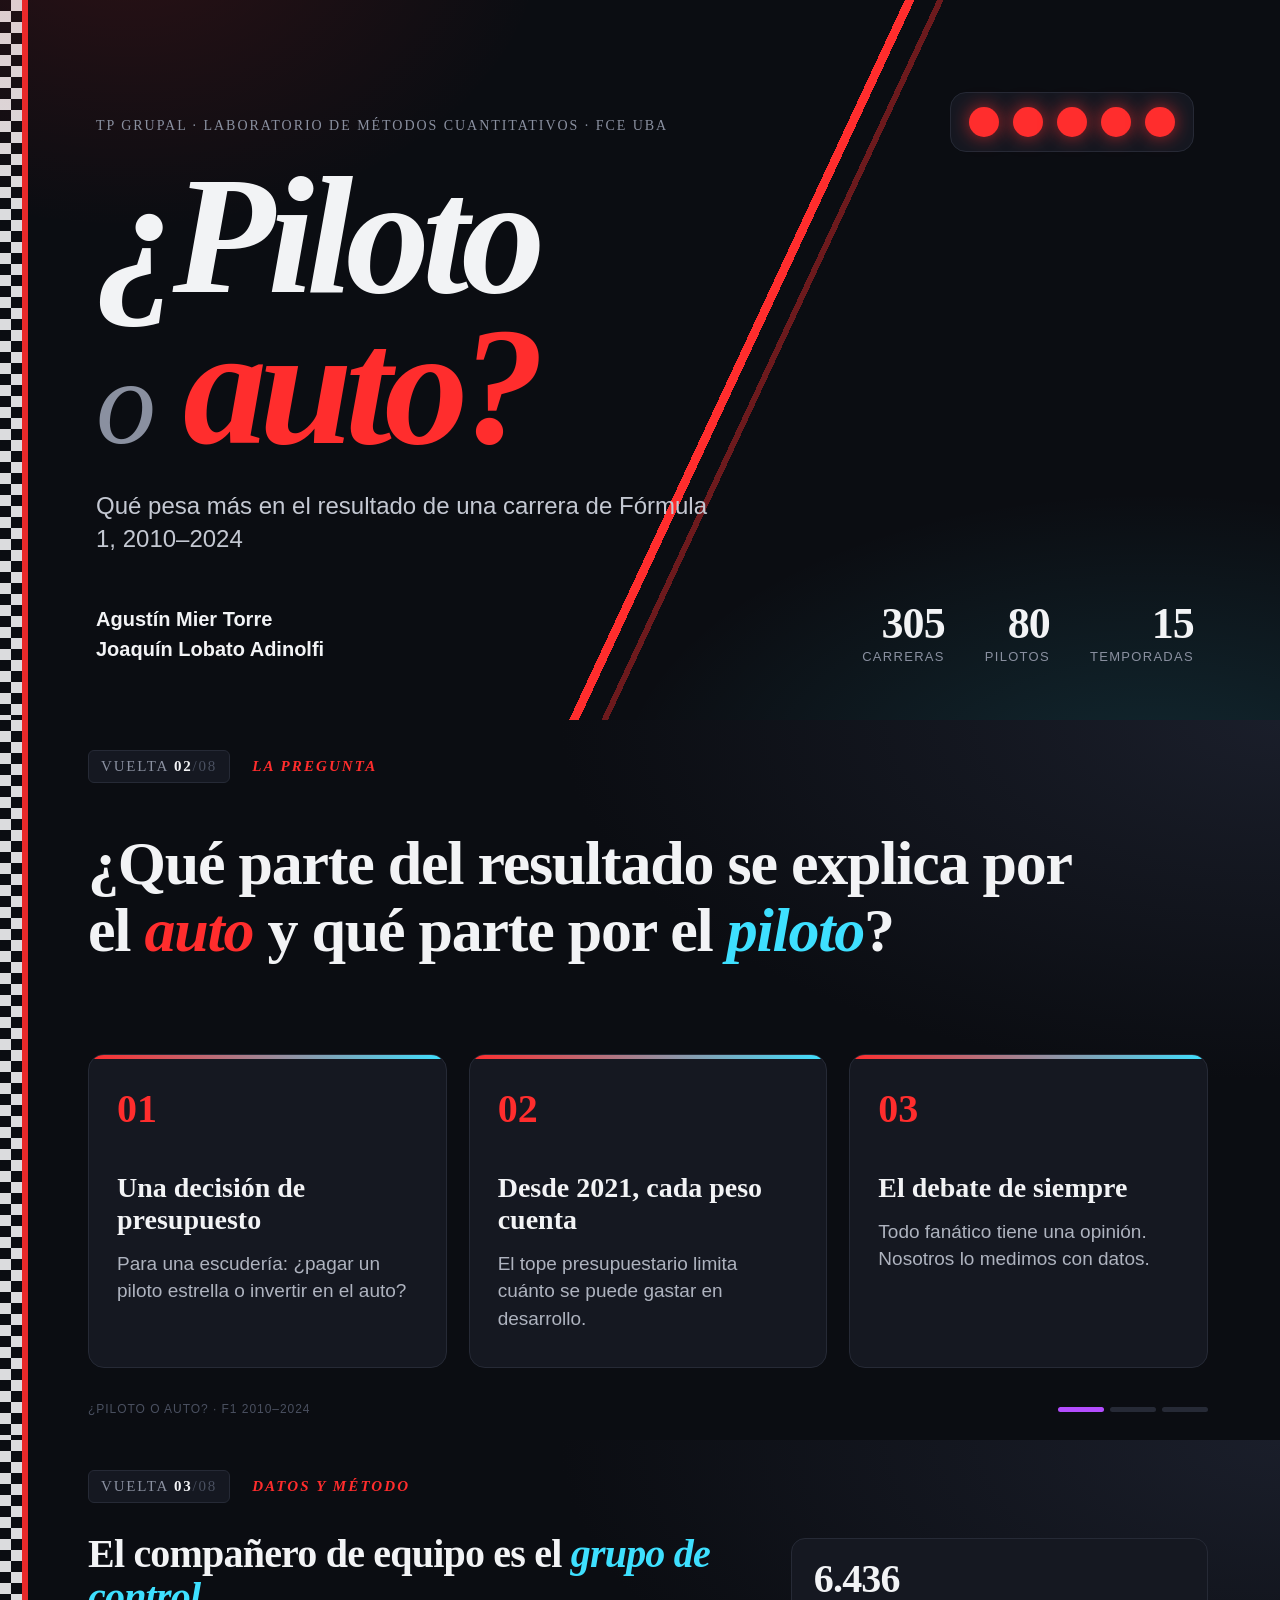
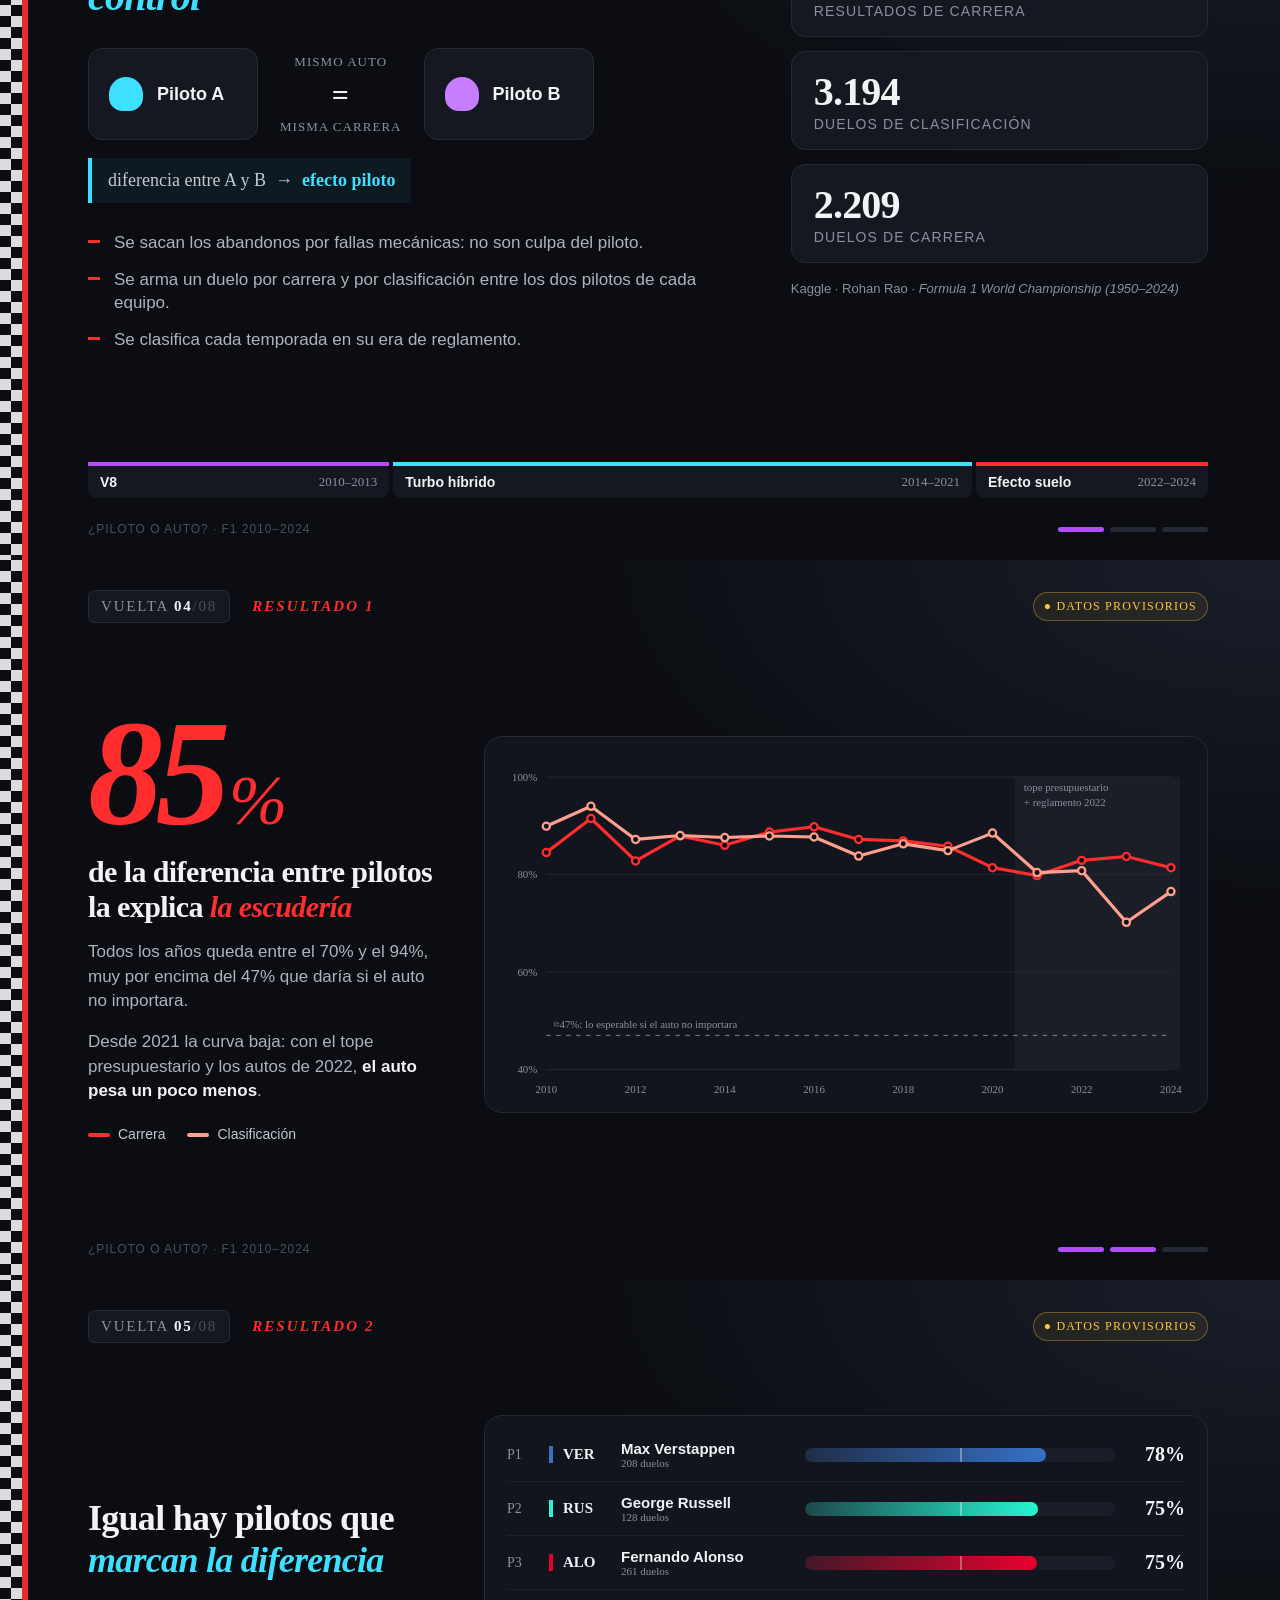
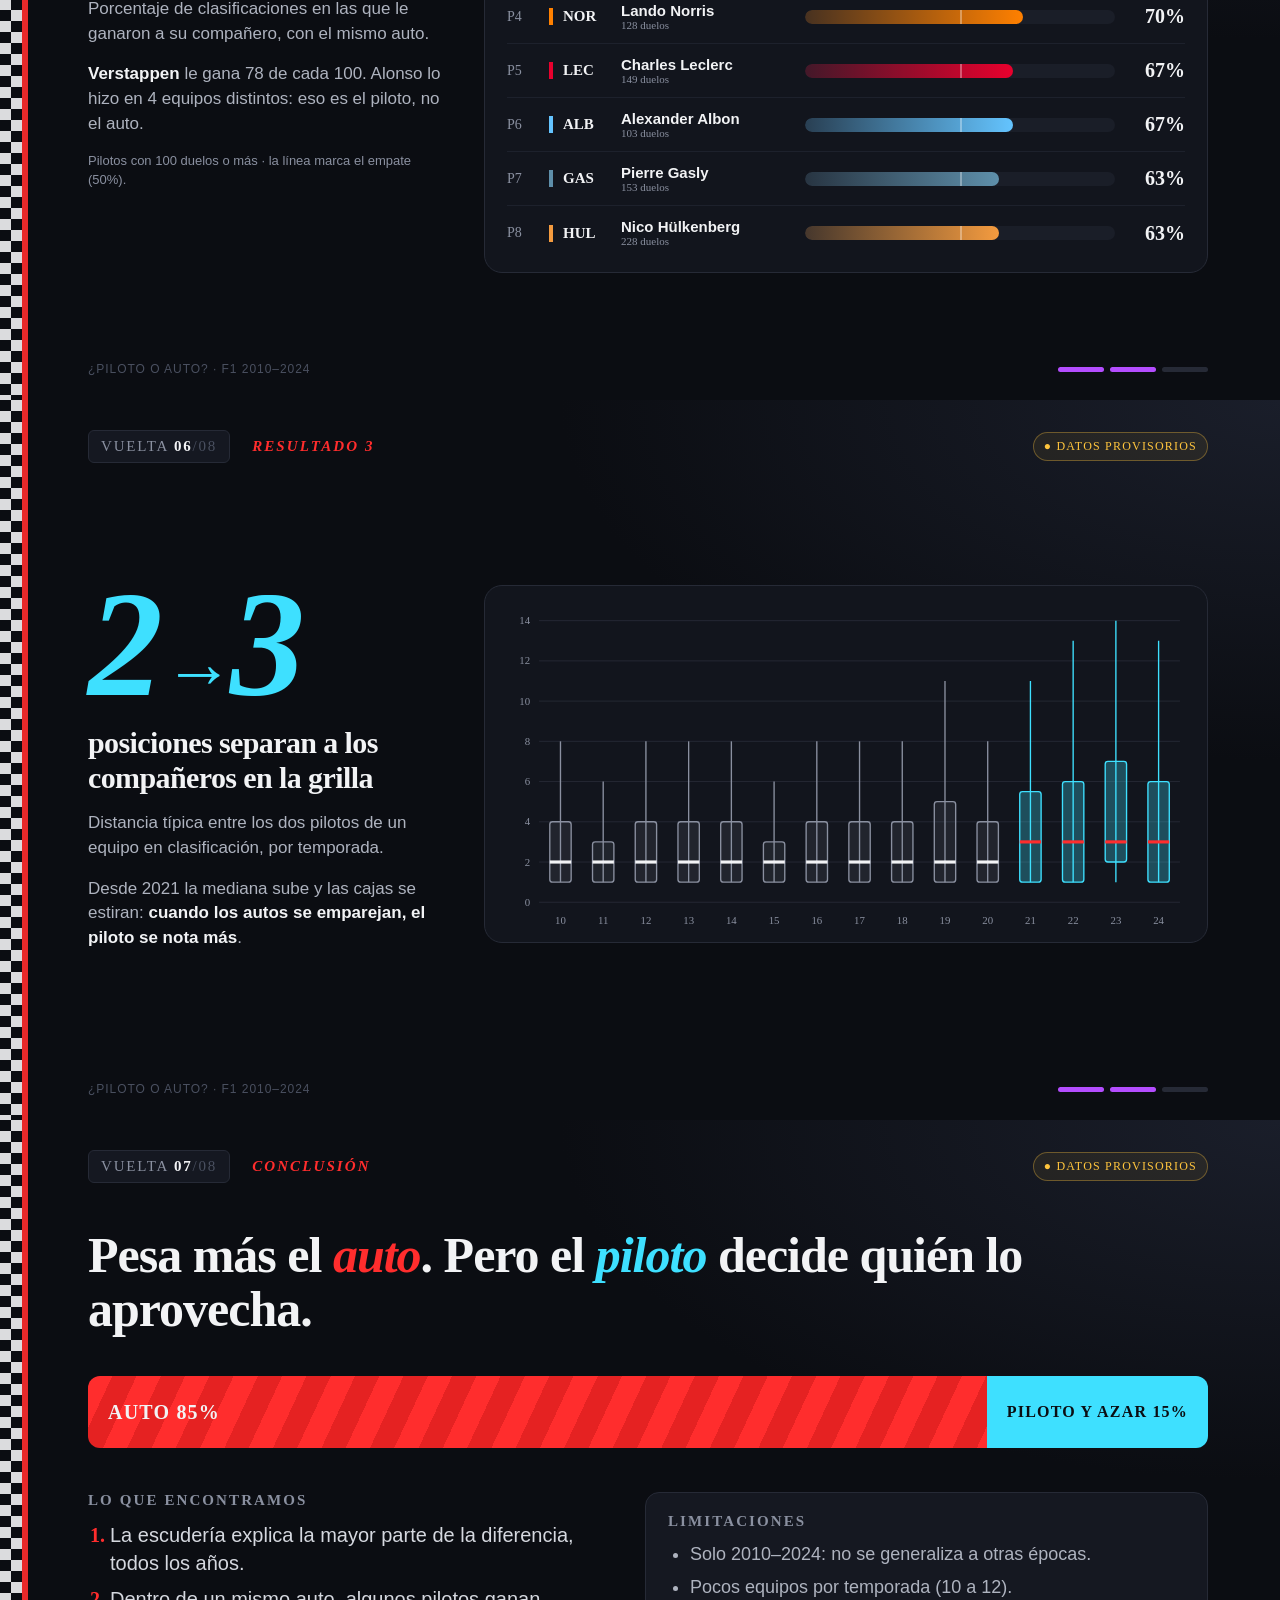
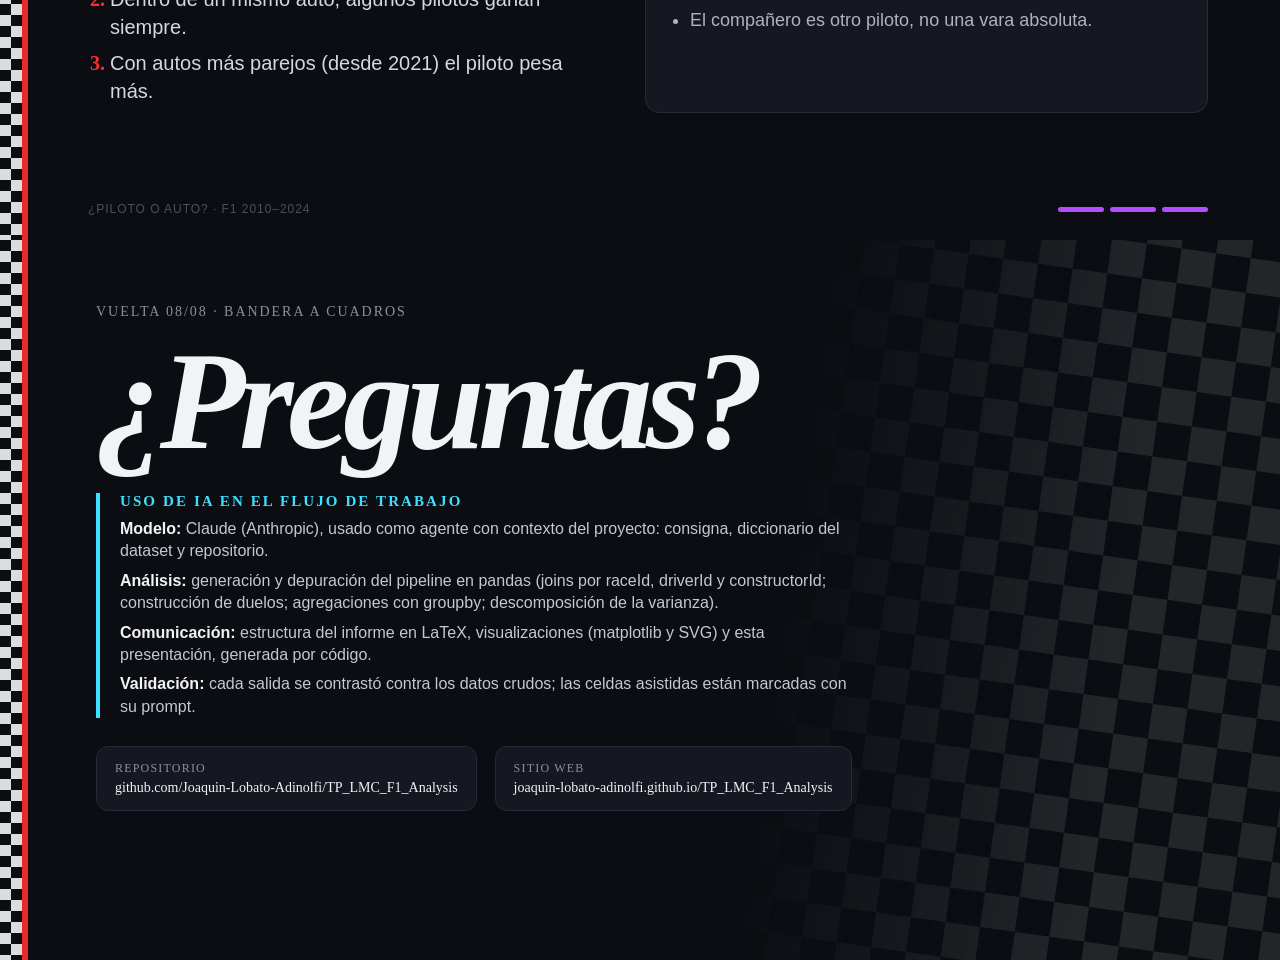
==== commit 24e8eb12: "Presentación: diapositiva de uso de IA en lenguaje técnico; avance v3 Co-Authored-By: Claude Opus 5." ====
--- a/presentacion/presentacion.html
+++ b/presentacion/presentacion.html
@@ -132,12 +132,14 @@
 .cuadros { position: absolute; right: -60px; top: -40px; width: 560px; height: 820px; transform: rotate(8deg);
   background: repeating-conic-gradient(#F2F3F5 0 25%, #0B0D12 0 50%) 0 0 / 70px 70px; opacity: .1;
   -webkit-mask-image: linear-gradient(90deg, transparent, #000 60%); }
-.cierre-texto { position: absolute; left: 96px; top: 96px; right: 96px; }
-.cierre h1 { font-weight: 900; font-style: italic; font-size: 140px; letter-spacing: -.045em; margin: 18px 0 40px; line-height: .95; }
-.ia { max-width: 640px; border-left: 4px solid #3EE0FF; padding-left: 20px; }
+.cierre-texto { position: absolute; left: 96px; top: 64px; right: 96px; }
+.cierre h1 { font-weight: 900; font-style: italic; font-size: 140px; letter-spacing: -.045em; margin: 14px 0 26px; line-height: .95; }
+.ia { max-width: 760px; border-left: 4px solid #3EE0FF; padding-left: 20px; }
 .ia h3 { font-size: 15px; text-transform: uppercase; letter-spacing: .14em; color: #3EE0FF; margin-bottom: 8px; }
-.ia p { font-size: 18px; line-height: 1.45; color: #C4C8D2; }
-.links { display: flex; gap: 18px; margin-top: 44px; }
+.ia ul { list-style: none; }
+.ia li { font-size: 16px; line-height: 1.4; color: #C4C8D2; margin-bottom: 7px; }
+.ia li b { color: #F2F3F5; font-weight: 600; }
+.links { display: flex; gap: 18px; margin-top: 28px; }
 .links div { background: #151821; border: 1px solid #262A36; border-radius: 12px; padding: 14px 18px; font-family: 'JetBrains Mono'; font-size: 14px; }
 .links span { display: block; font-family: 'Inter'; font-size: 12px; color: #8A90A0; text-transform: uppercase; letter-spacing: .1em; margin-bottom: 4px; }
 </style></head>
@@ -413,8 +415,13 @@
     <div class="kicker">Vuelta 08/08 · Bandera a cuadros</div>
     <h1>¿Preguntas?</h1>
     <div class="ia">
-      <h3>Cómo usamos IA</h3>
-      <p>Claude como asistente para el código del análisis, la estructura del informe, la web y esta presentación. La interpretación de los resultados y la revisión contra los datos las hicimos nosotros.</p>
+      <h3>Uso de IA en el flujo de trabajo</h3>
+      <ul>
+        <li><b>Modelo:</b> Claude (Anthropic), usado como agente con contexto del proyecto: consigna, diccionario del dataset y repositorio.</li>
+        <li><b>Análisis:</b> generación y depuración del pipeline en pandas (joins por raceId, driverId y constructorId; construcción de duelos; agregaciones con groupby; descomposición de la varianza).</li>
+        <li><b>Comunicación:</b> estructura del informe en LaTeX, visualizaciones (matplotlib y SVG) y esta presentación, generada por código.</li>
+        <li><b>Validación:</b> cada salida se contrastó contra los datos crudos; las celdas asistidas están marcadas con su prompt.</li>
+      </ul>
     </div>
     <div class="links">
       <div><span>Repositorio</span>github.com/Joaquin-Lobato-Adinolfi/TP_LMC_F1_Analysis</div>
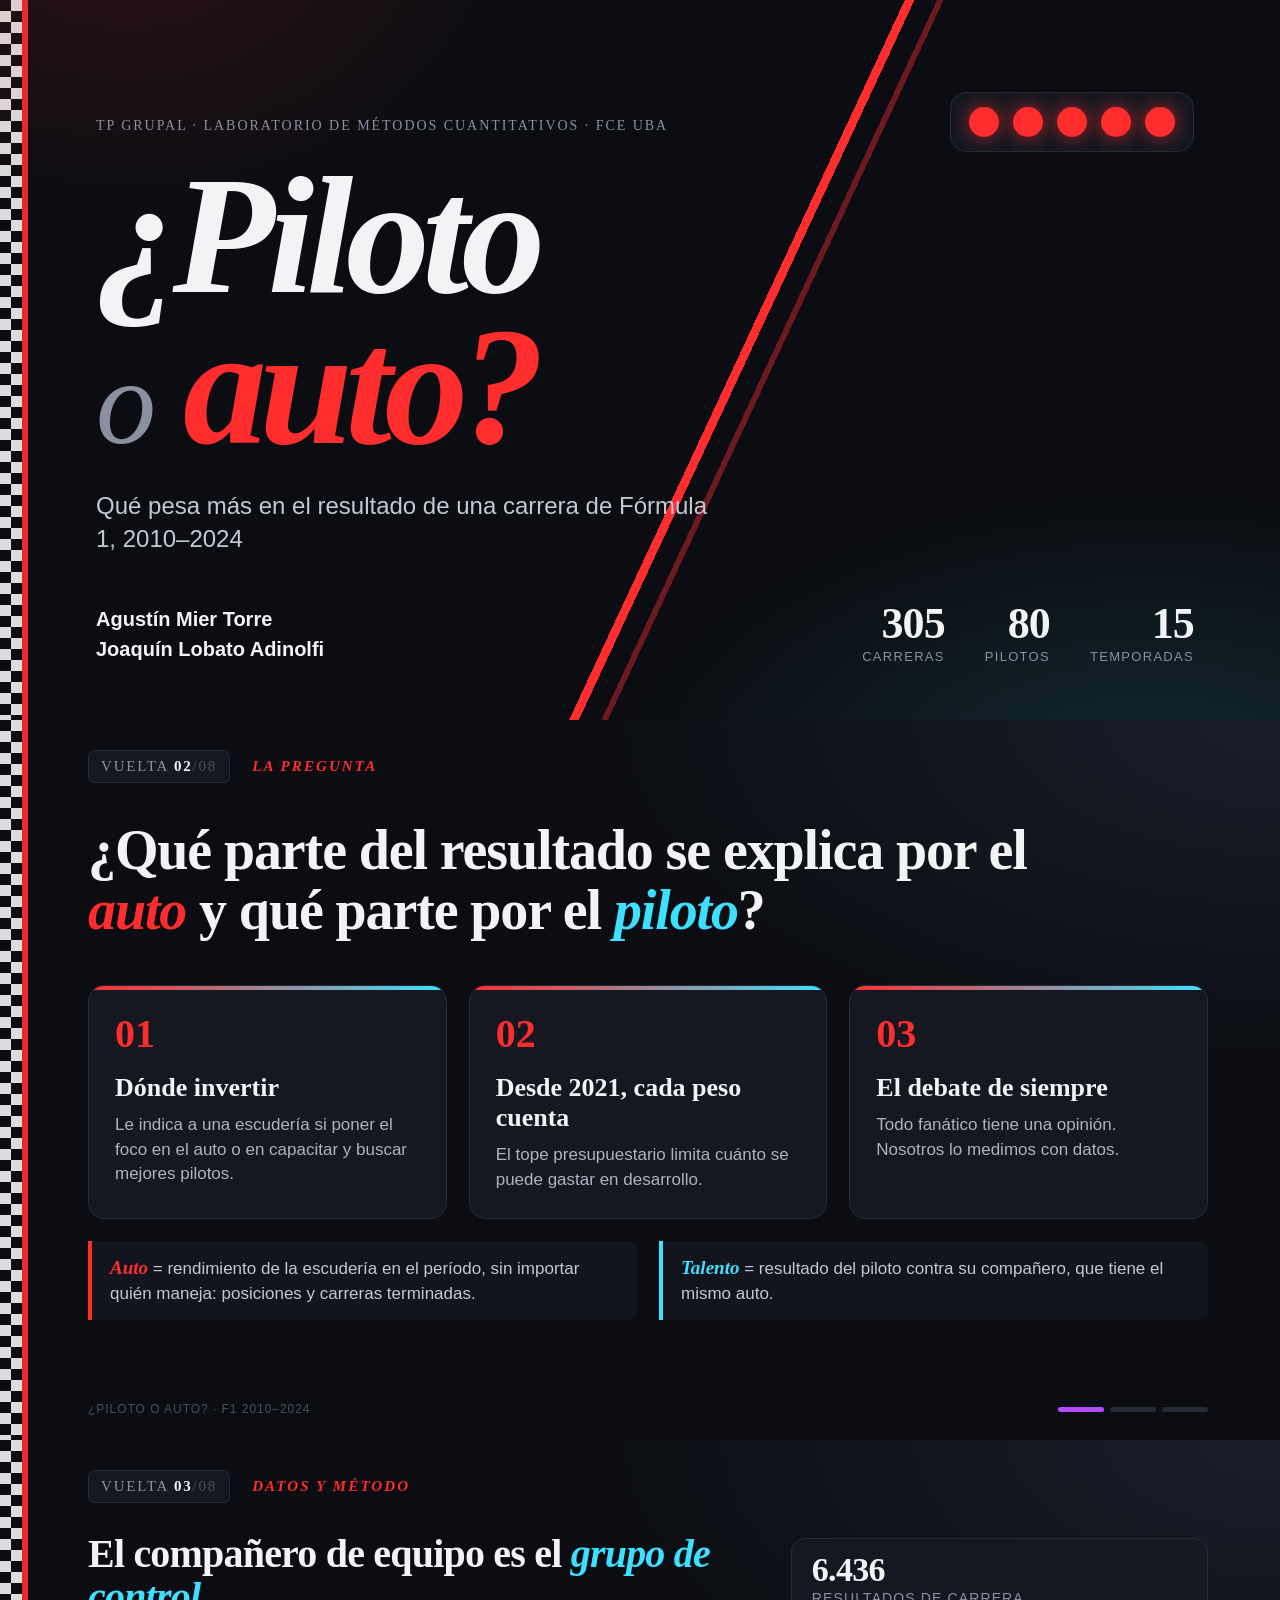
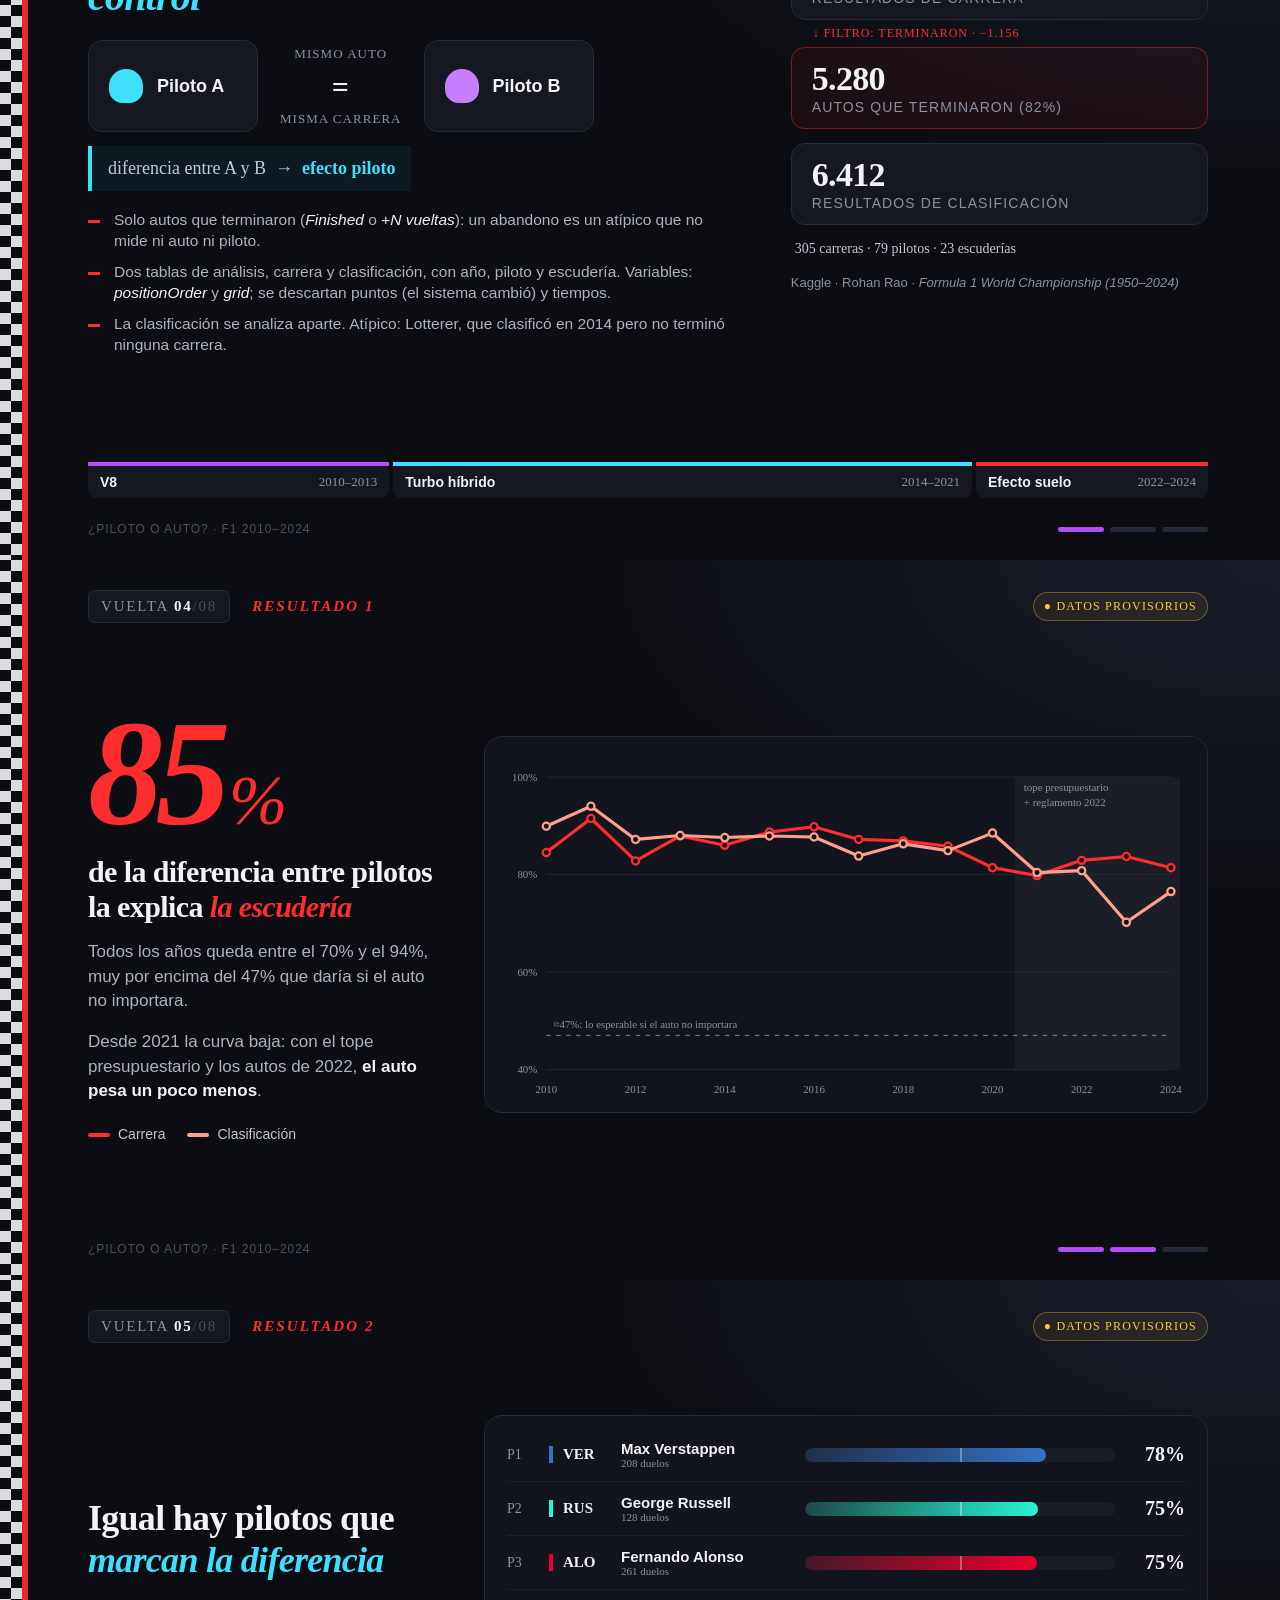
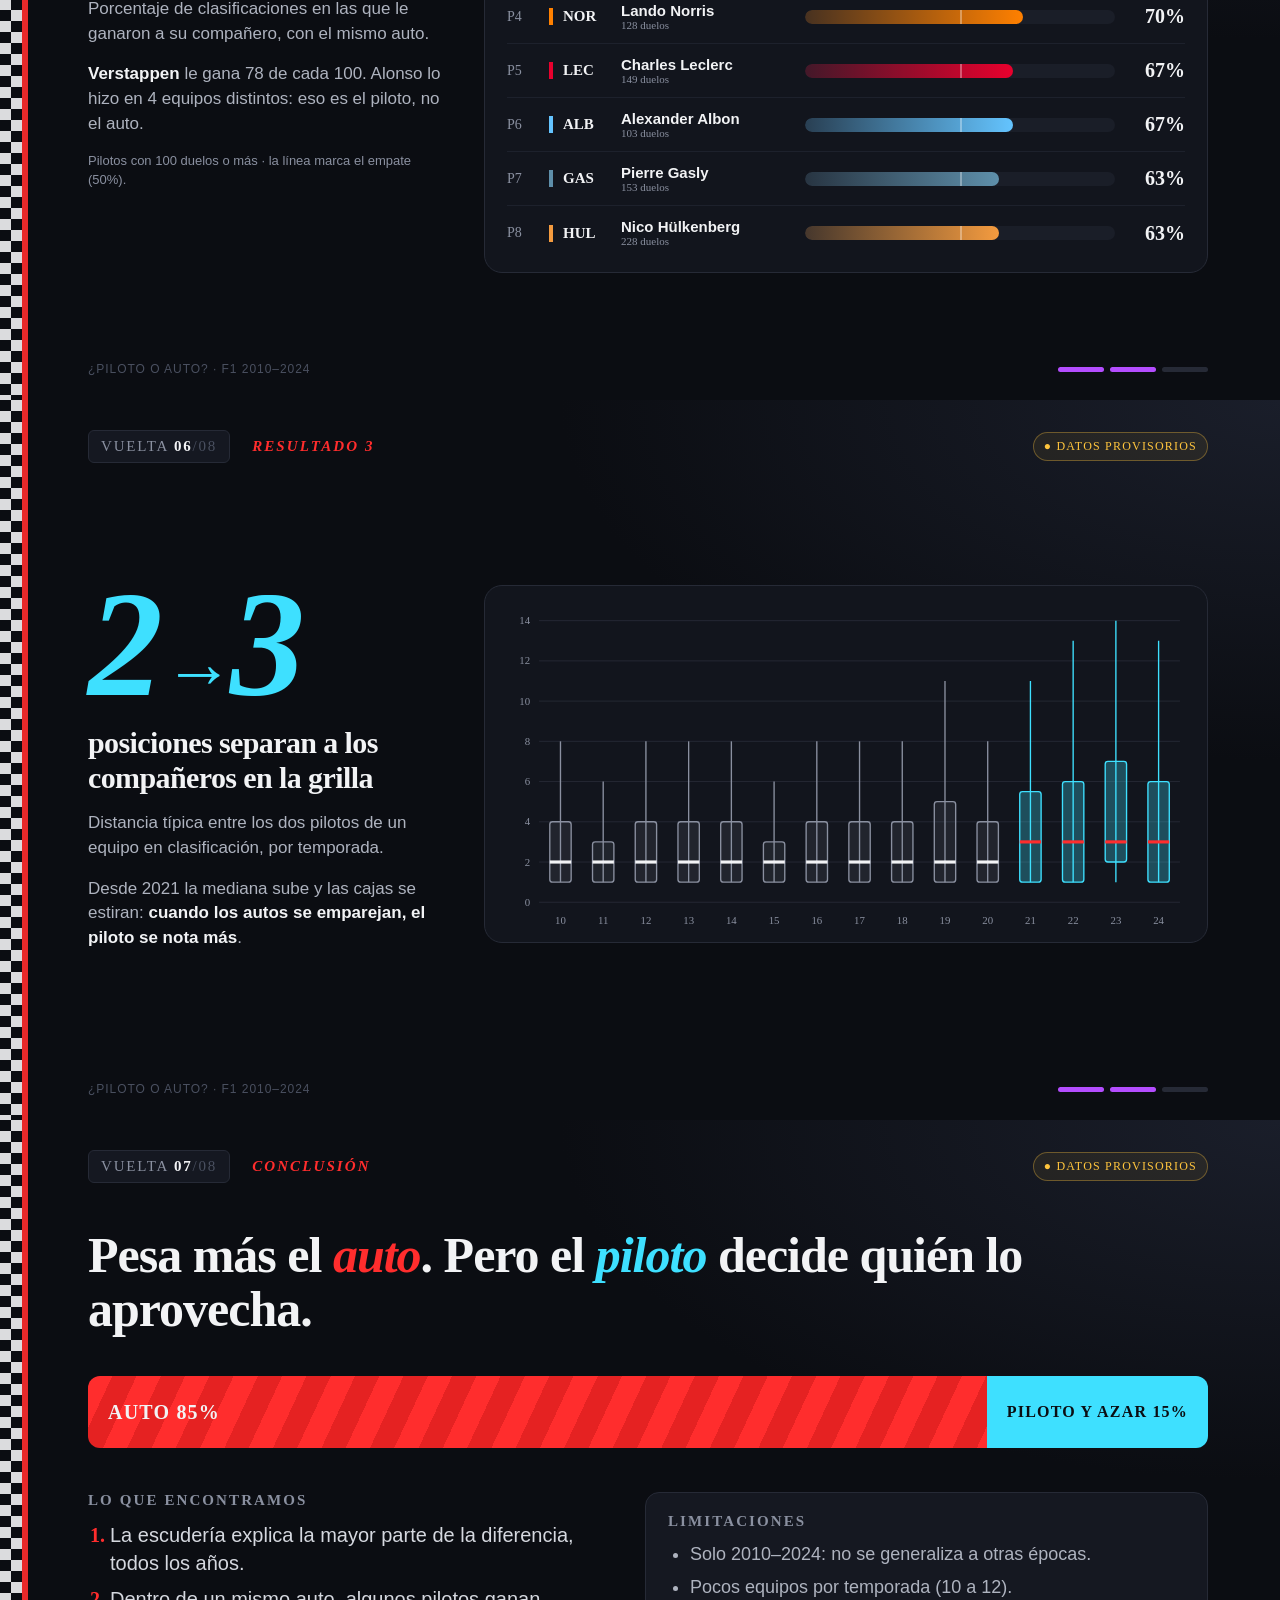
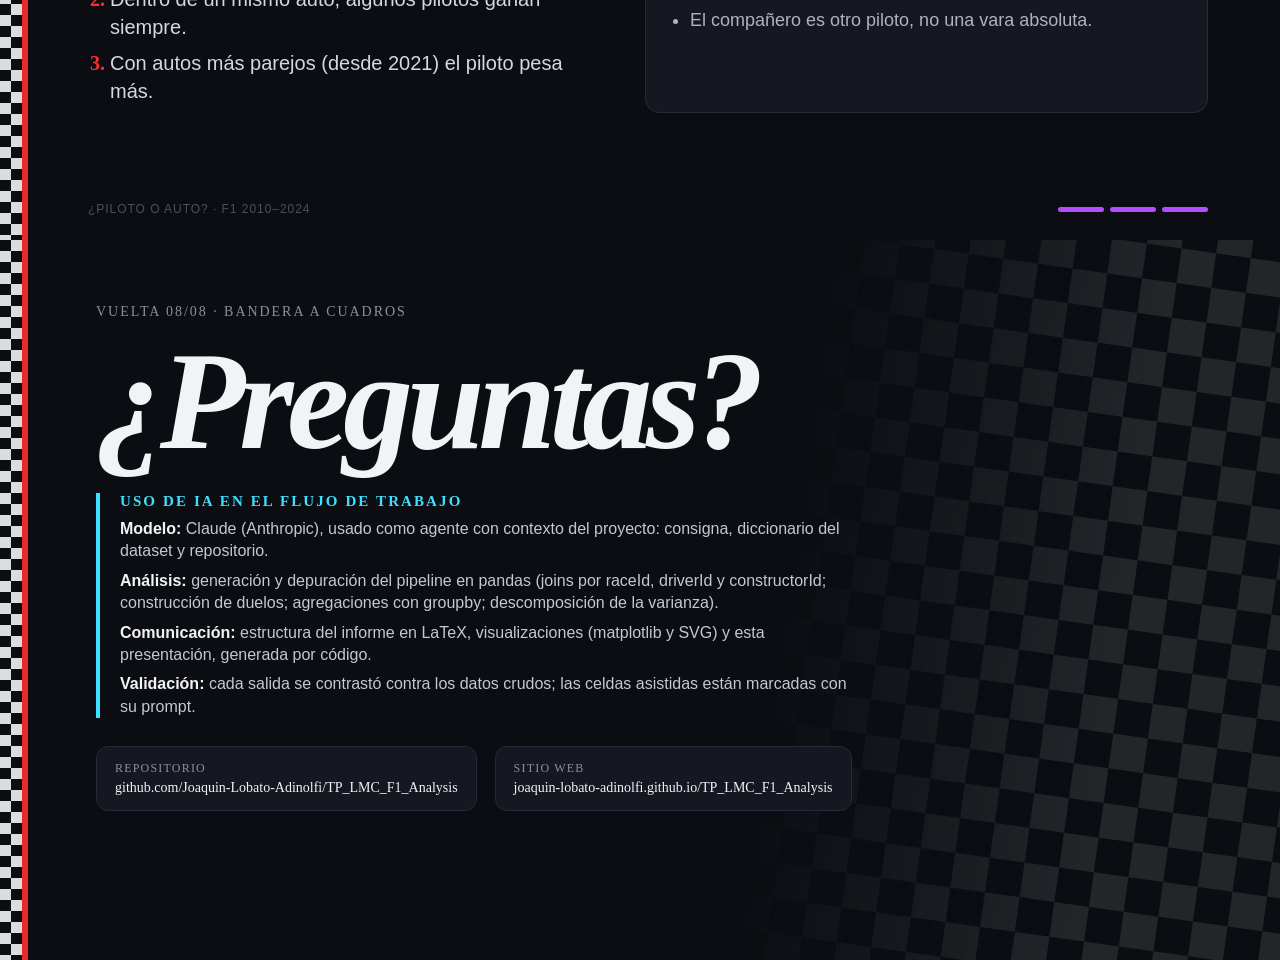
==== commit ceb7d4c8: "Presentación: diapositivas de pregunta y método con el avance del notebook de Joaquín; avance v4 Co-" ====
--- a/presentacion/presentacion.html
+++ b/presentacion/presentacion.html
@@ -53,33 +53,43 @@
 .cifras b { display: block; font-family: 'JetBrains Mono'; font-size: 44px; color: #F2F3F5; letter-spacing: -.02em; }
 
 /* pregunta */
-.pregunta h2 { font-size: 62px; max-width: 1000px; margin-top: 18px; }
-.tarjetas { display: flex; gap: 22px; margin-top: 90px; }
-.tarjeta { flex: 1; background: #151821; border: 1px solid #262A36; border-radius: 16px; padding: 30px 28px 34px; min-height: 250px; position: relative; overflow: hidden; }
+.pregunta h2 { font-size: 56px; max-width: 1000px; margin-top: 8px; }
+.definiciones { display: flex; gap: 22px; margin-top: 22px; }
+.definiciones div { flex: 1; font-size: 17px; line-height: 1.4; color: #C4C8D2; padding: 14px 18px; background: #12151D; border-left: 4px solid #262A36; border-radius: 0 10px 10px 0; }
+.definiciones div:first-child { border-color: #FF2D2D; } .definiciones div:last-child { border-color: #3EE0FF; }
+.definiciones b { font-family: 'Inter Display'; font-weight: 800; font-style: italic; font-size: 19px; }
+.tarjetas { display: flex; gap: 22px; margin-top: 44px; }
+.tarjeta { flex: 1; background: #151821; border: 1px solid #262A36; border-radius: 16px; padding: 24px 26px 26px; min-height: 0; position: relative; overflow: hidden; }
 .tarjeta::before { content: ""; position: absolute; top: 0; left: 0; right: 0; height: 4px; background: linear-gradient(90deg, #FF2D2D, #3EE0FF); }
 .tarjeta .num { font-family: 'JetBrains Mono'; color: #FF2D2D; font-size: 40px; font-weight: 800; }
-.tarjeta h3 { font-size: 28px; margin: 40px 0 14px; font-weight: 700; }
-.tarjeta p { color: #AEB3BF; font-size: 19px; line-height: 1.45; }
+.tarjeta h3 { font-size: 26px; margin: 16px 0 10px; font-weight: 700; }
+.tarjeta p { color: #AEB3BF; font-size: 17px; line-height: 1.45; }
 
 /* método */
 .metodo { display: flex; gap: 56px; }
 .metodo-izq { flex: 1.55; }
 .metodo-izq h2 { font-size: 40px; }
-.garage { display: flex; align-items: center; gap: 22px; margin: 30px 0 18px; }
+.garage { display: flex; align-items: center; gap: 22px; margin: 22px 0 14px; }
 .auto-box { width: 170px; height: 92px; border-radius: 14px; background: #151821; border: 1px solid #262A36;
   display: flex; align-items: center; gap: 14px; padding: 0 20px; font-weight: 600; font-size: 18px; }
 .casco { width: 34px; height: 34px; border-radius: 50% 50% 40% 40%; }
 .igual { text-align: center; font-family: 'JetBrains Mono'; font-size: 13px; color: #8A90A0; line-height: 1.5; text-transform: uppercase; letter-spacing: .08em; }
 .igual b { font-size: 30px; color: #F2F3F5; }
 .ecuacion { font-family: 'JetBrains Mono'; font-size: 18px; color: #C4C8D2; padding: 12px 16px; border-left: 4px solid #3EE0FF; background: #3EE0FF10; display: inline-block; }
-.pasos { margin-top: 22px; list-style: none; }
-.pasos li { font-size: 17px; color: #AEB3BF; padding: 7px 0 7px 26px; position: relative; line-height: 1.35; }
+.pasos { margin-top: 14px; list-style: none; }
+.pasos li { font-size: 15.5px; color: #AEB3BF; padding: 5px 0 5px 26px; position: relative; line-height: 1.35; }
 .pasos li::before { content: ""; position: absolute; left: 0; top: 15px; width: 12px; height: 3px; background: #FF2D2D; }
 .metodo-der { flex: 1; display: flex; flex-direction: column; gap: 14px; padding-top: 6px; }
-.dato { background: #151821; border: 1px solid #262A36; border-radius: 14px; padding: 16px 22px; }
-.dato b { font-family: 'JetBrains Mono'; font-size: 40px; display: block; letter-spacing: -.02em; }
+.dato { background: #151821; border: 1px solid #262A36; border-radius: 14px; padding: 12px 20px; }
+.dato b { font-family: 'JetBrains Mono'; font-size: 34px; display: block; letter-spacing: -.02em; }
 .dato span { color: #8A90A0; font-size: 14px; text-transform: uppercase; letter-spacing: .08em; }
-.fuente { font-size: 13px; color: #8A90A0; margin-top: 4px; }
+.fuente { font-size: 13px; color: #8A90A0; margin-top: 2px; }
+.embudo { display: flex; flex-direction: column; gap: 6px; }
+.flecha { font-family: 'JetBrains Mono'; font-size: 12px; color: #FF2D2D; text-transform: uppercase; letter-spacing: .08em; padding-left: 22px; }
+.flecha::before { content: "↓ "; }
+.dato.fin { border-color: #FF2D2D66; background: #FF2D2D10; }
+.mini { font-family: 'JetBrains Mono'; font-size: 14px; color: #C4C8D2; padding: 2px 4px; }
+.pasos i { color: #F2F3F5; }
 .eras { position: absolute; left: 88px; right: 72px; bottom: 62px; display: flex; gap: 4px; }
 .eras div { background: #151821; border-top: 4px solid #B44DFF; padding: 8px 12px; border-radius: 0 0 8px 8px; display: flex; justify-content: space-between; font-size: 14px; }
 .eras div:nth-child(2) { border-color: #3EE0FF; } .eras div:nth-child(3) { border-color: #FF2D2D; }
@@ -173,9 +183,13 @@
   <div class="pregunta">
     <h2>¿Qué parte del resultado se explica por el <em class="a">auto</em> y qué parte por el <em class="p">piloto</em>?</h2>
     <div class="tarjetas">
-      <div class="tarjeta"><div class="num">01</div><h3>Una decisión de presupuesto</h3><p>Para una escudería: ¿pagar un piloto estrella o invertir en el auto?</p></div>
+      <div class="tarjeta"><div class="num">01</div><h3>Dónde invertir</h3><p>Le indica a una escudería si poner el foco en el auto o en capacitar y buscar mejores pilotos.</p></div>
       <div class="tarjeta"><div class="num">02</div><h3>Desde 2021, cada peso cuenta</h3><p>El tope presupuestario limita cuánto se puede gastar en desarrollo.</p></div>
       <div class="tarjeta"><div class="num">03</div><h3>El debate de siempre</h3><p>Todo fanático tiene una opinión. Nosotros lo medimos con datos.</p></div>
+    </div>
+    <div class="definiciones">
+      <div><b class="a">Auto</b> = rendimiento de la escudería en el período, sin importar quién maneja: posiciones y carreras terminadas.</div>
+      <div><b class="p">Talento</b> = resultado del piloto contra su compañero, que tiene el mismo auto.</div>
     </div>
   </div>
   <footer>
@@ -201,15 +215,19 @@
       </div>
       <div class="ecuacion">diferencia entre A y B &nbsp;→&nbsp; <b class="p">efecto piloto</b></div>
       <ul class="pasos">
-        <li>Se sacan los abandonos por fallas mecánicas: no son culpa del piloto.</li>
-        <li>Se arma un duelo por carrera y por clasificación entre los dos pilotos de cada equipo.</li>
-        <li>Se clasifica cada temporada en su era de reglamento.</li>
+        <li>Solo autos que terminaron (<i>Finished</i> o <i>+N vueltas</i>): un abandono es un atípico que no mide ni auto ni piloto.</li>
+        <li>Dos tablas de análisis, carrera y clasificación, con año, piloto y escudería. Variables: <i>positionOrder</i> y <i>grid</i>; se descartan puntos (el sistema cambió) y tiempos.</li>
+        <li>La clasificación se analiza aparte. Atípico: Lotterer, que clasificó en 2014 pero no terminó ninguna carrera.</li>
       </ul>
     </div>
     <div class="metodo-der">
-      <div class="dato"><b>6.436</b><span>resultados de carrera</span></div>
-      <div class="dato"><b>3.194</b><span>duelos de clasificación</span></div>
-      <div class="dato"><b>2.209</b><span>duelos de carrera</span></div>
+      <div class="embudo">
+        <div class="dato"><b>6.436</b><span>resultados de carrera</span></div>
+        <div class="flecha">filtro: terminaron · −1.156</div>
+        <div class="dato fin"><b>5.280</b><span>autos que terminaron (82%)</span></div>
+      </div>
+      <div class="dato"><b>6.412</b><span>resultados de clasificación</span></div>
+      <div class="mini">305 carreras · 79 pilotos · 23 escuderías</div>
       <div class="fuente">Kaggle · Rohan Rao · <i>Formula 1 World Championship (1950–2024)</i></div>
     </div>
   </div>
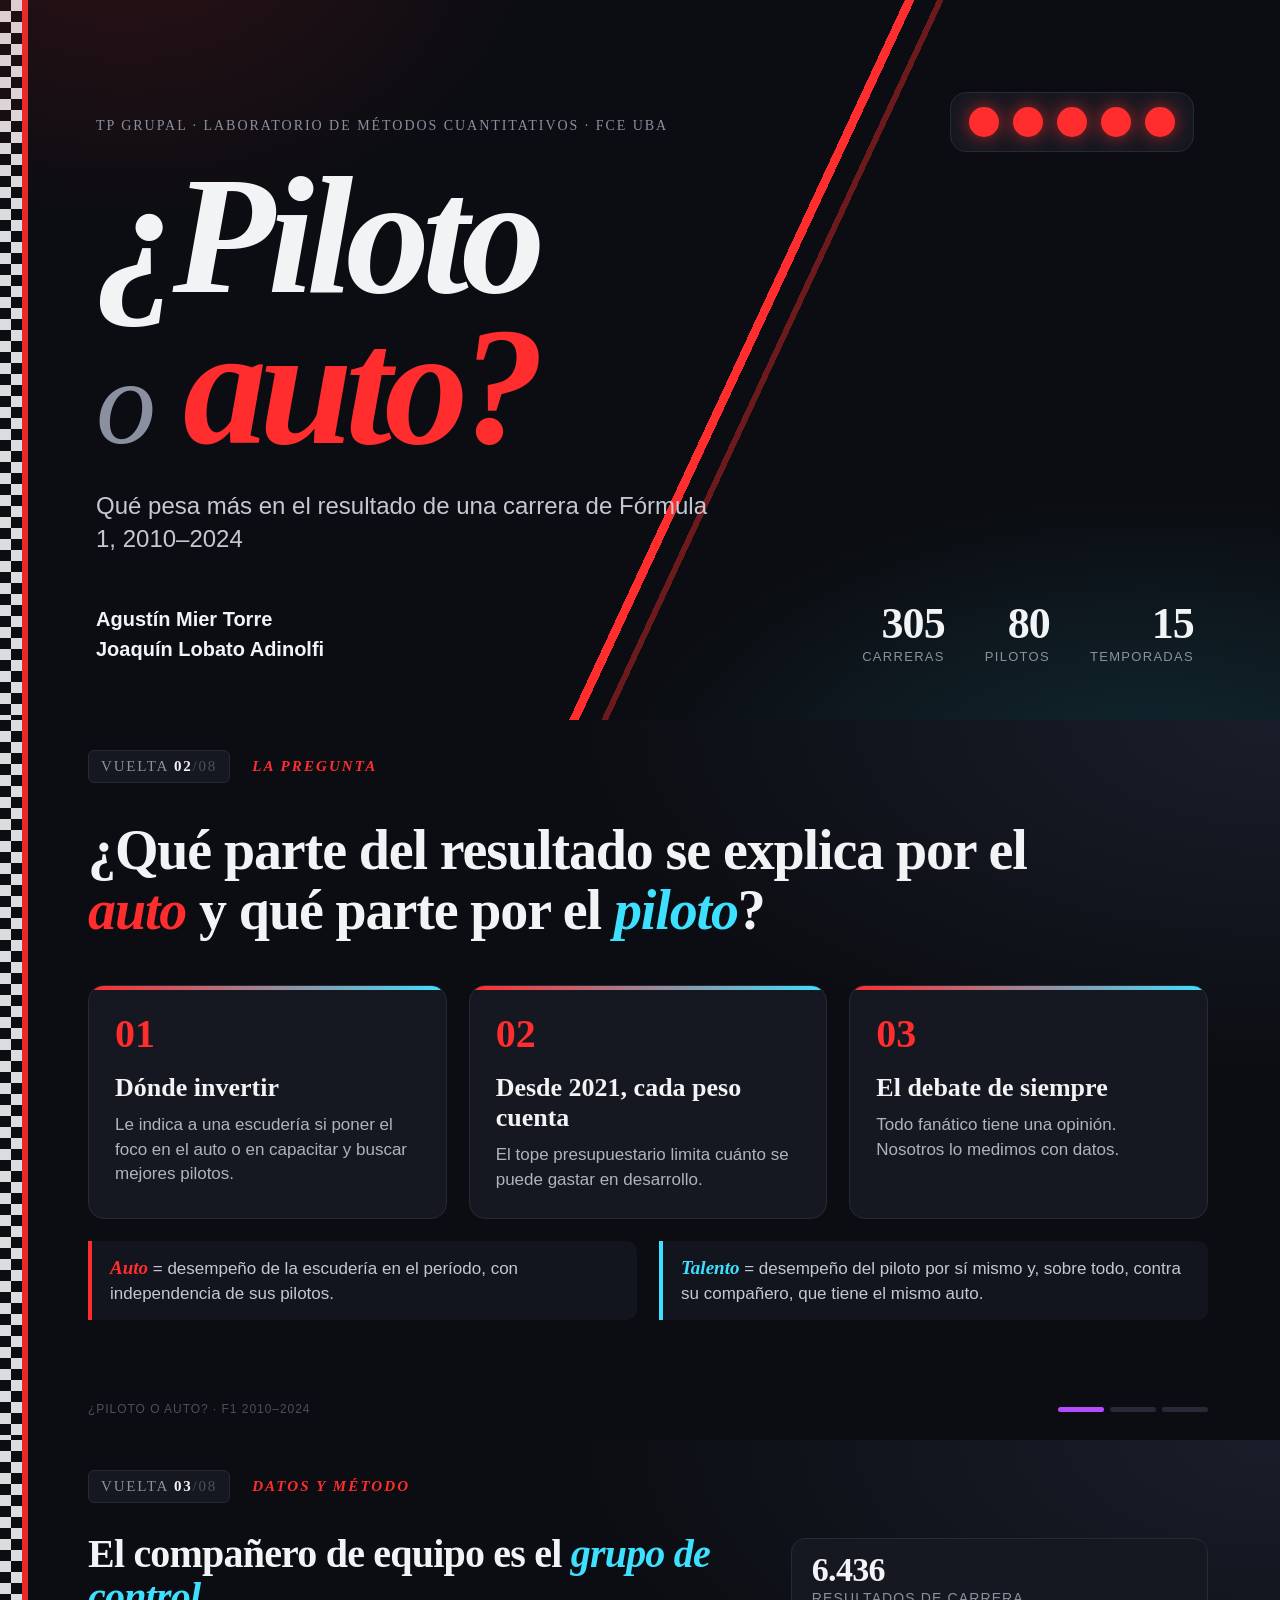
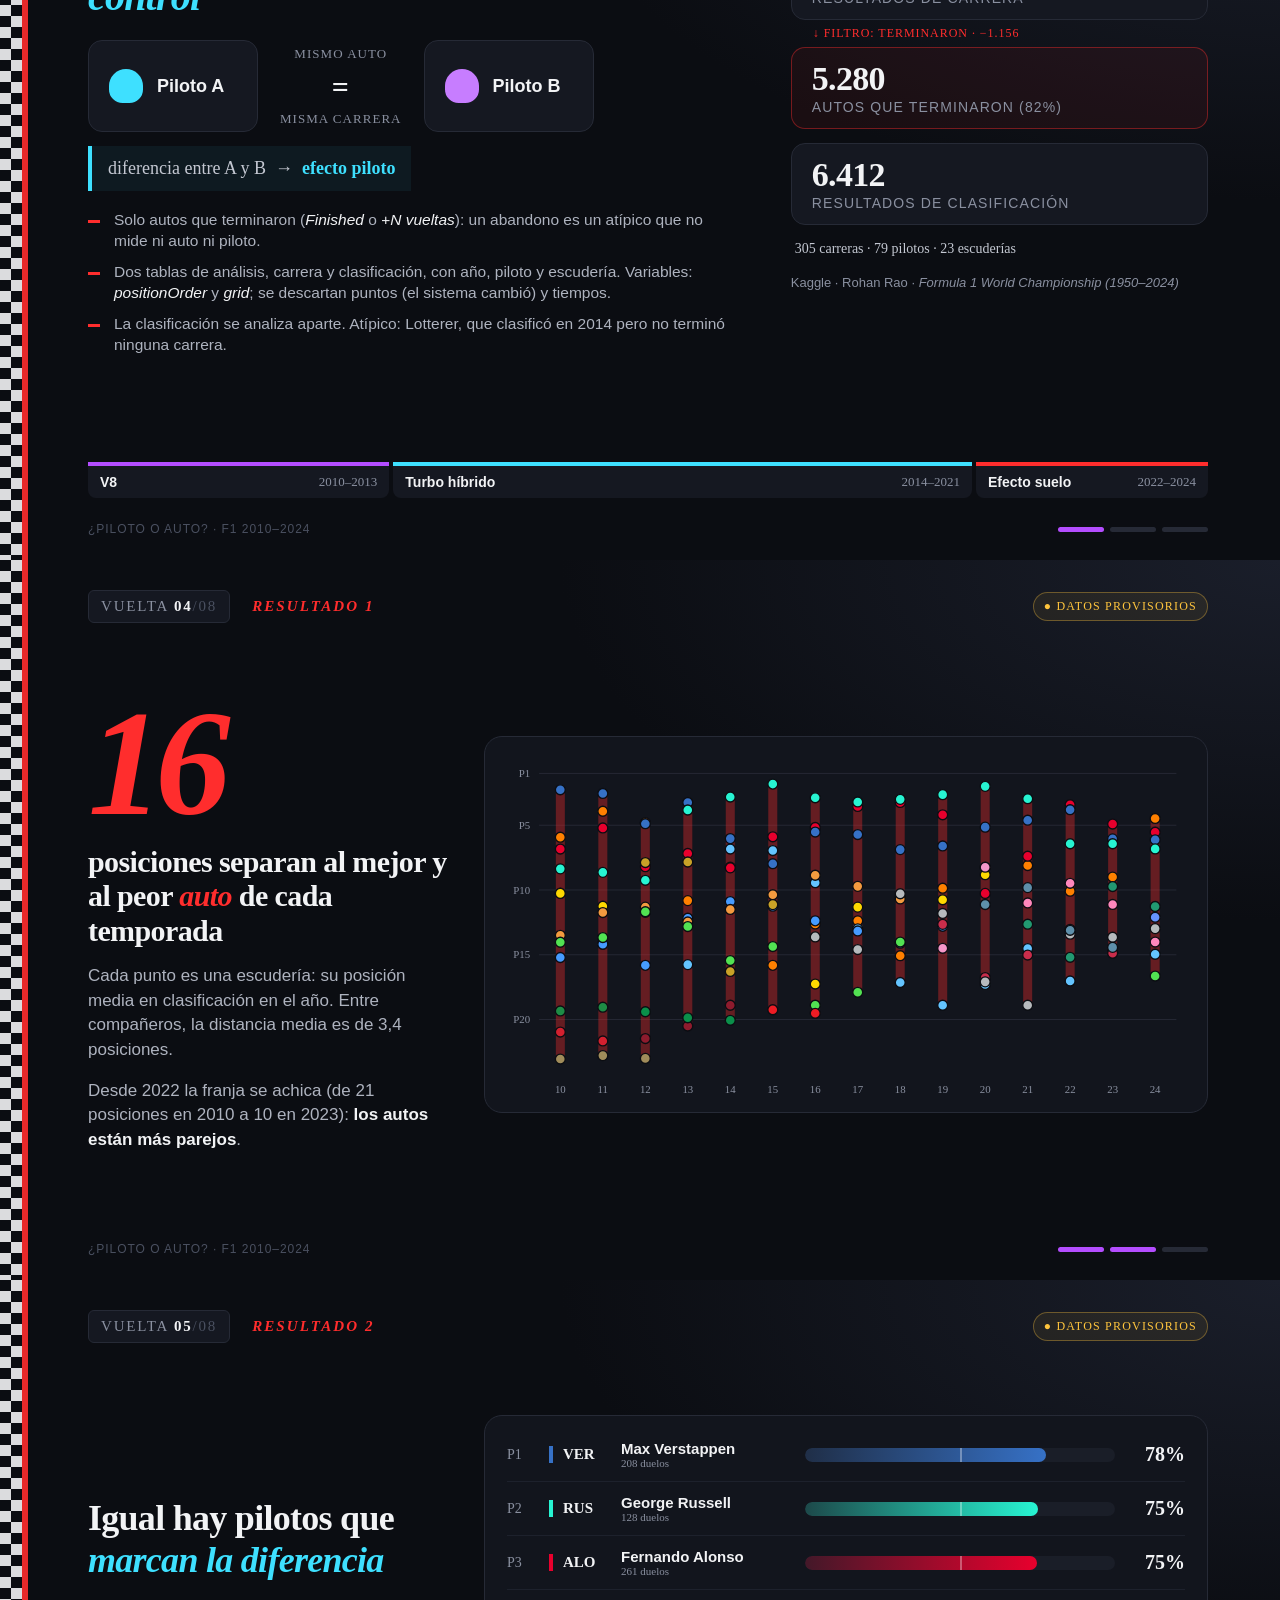
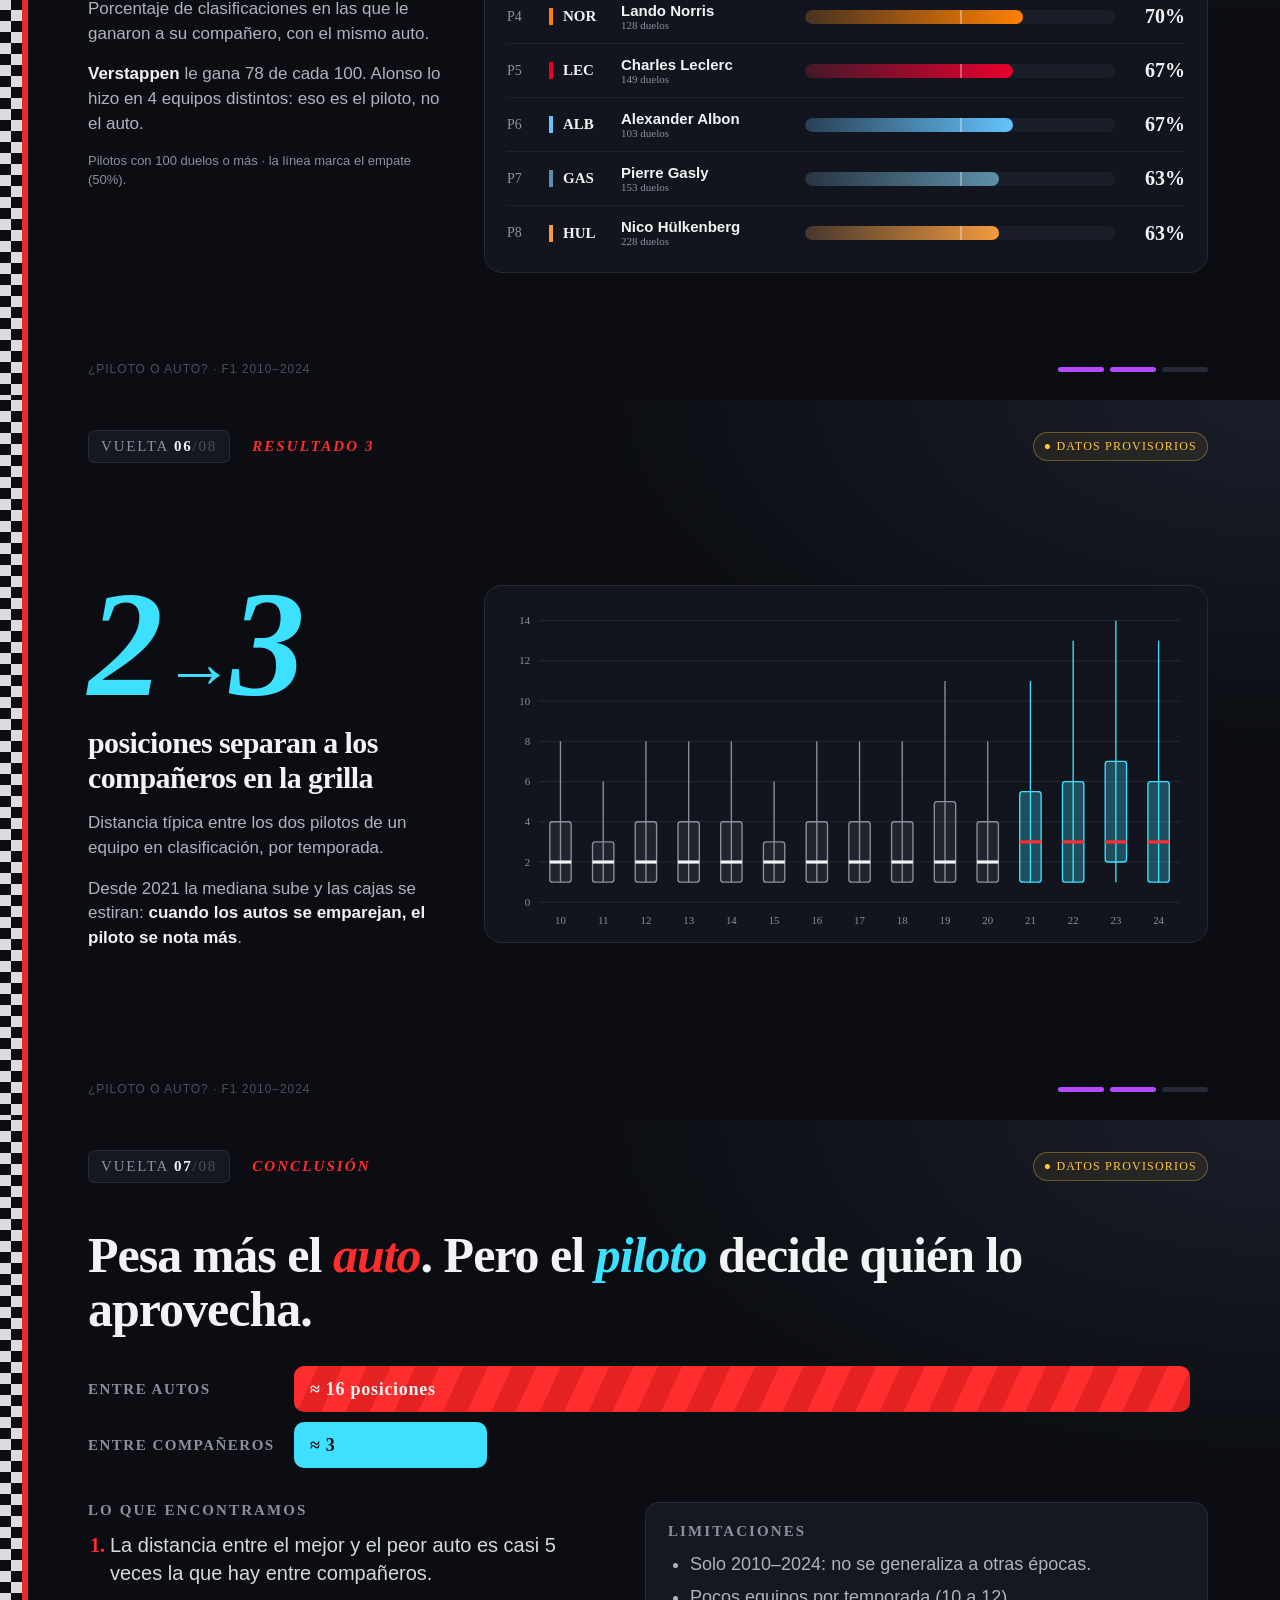
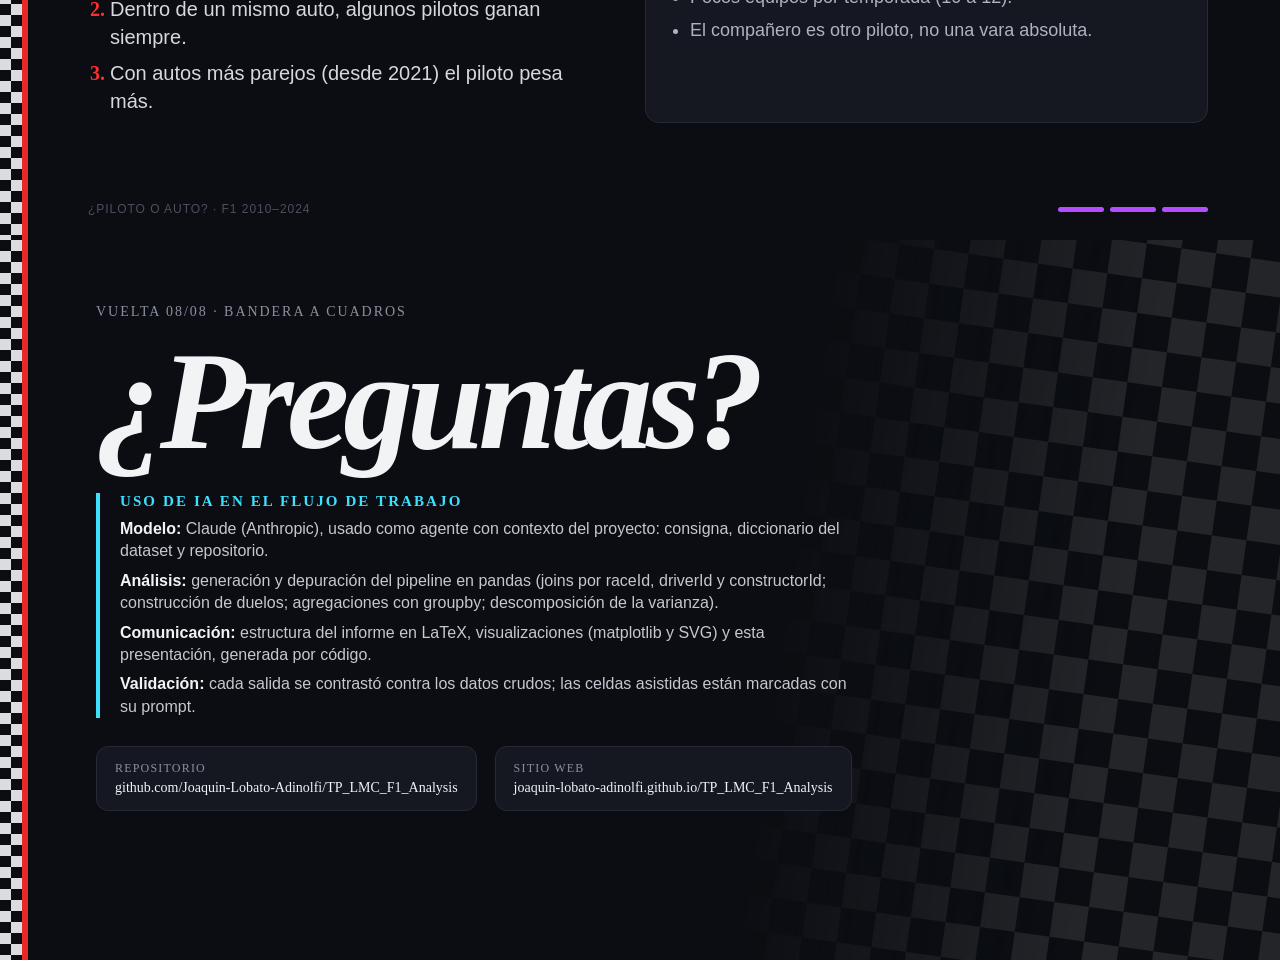
==== commit f76b6f31: "Presentación sin la descomposición 85/15%: auto contra auto y piloto contra compañero, alineada con " ====
--- a/presentacion/presentacion.html
+++ b/presentacion/presentacion.html
@@ -125,10 +125,12 @@
 
 /* conclusión */
 .conclusion h2 { font-size: 50px; max-width: 1080px; margin-top: 16px; }
-.medidor { display: flex; margin: 40px 0 44px; height: 72px; border-radius: 12px; overflow: hidden; font-family: 'JetBrains Mono'; font-weight: 800; font-size: 20px; letter-spacing: .06em; }
-.medidor div { display: flex; align-items: center; padding: 0 20px; }
+.medidor { margin: 30px 0 34px; font-family: 'JetBrains Mono'; font-weight: 800; font-size: 18px; letter-spacing: .04em; }
+.fila-medidor { display: flex; align-items: center; gap: 16px; margin-bottom: 10px; }
+.fila-medidor > span { width: 190px; flex: none; font-family: 'Inter'; font-weight: 600; font-size: 15px; color: #8A90A0; text-transform: uppercase; letter-spacing: .1em; }
+.fila-medidor > div { height: 46px; border-radius: 10px; display: flex; align-items: center; padding: 0 16px; white-space: nowrap; }
 .m-auto { background: repeating-linear-gradient(115deg, #FF2D2D 0 22px, #E52222 22px 44px); }
-.m-piloto { background: #3EE0FF; color: #0B0D12; justify-content: center; white-space: nowrap; font-size: 16px; }
+.m-piloto { background: #3EE0FF; color: #0B0D12; min-width: 70px; }
 .col2 { display: flex; gap: 40px; }
 .col2 > div { flex: 1; }
 .col2 h3 { font-size: 15px; text-transform: uppercase; letter-spacing: .14em; color: #8A90A0; margin-bottom: 12px; font-weight: 700; }
@@ -188,8 +190,8 @@
       <div class="tarjeta"><div class="num">03</div><h3>El debate de siempre</h3><p>Todo fanático tiene una opinión. Nosotros lo medimos con datos.</p></div>
     </div>
     <div class="definiciones">
-      <div><b class="a">Auto</b> = rendimiento de la escudería en el período, sin importar quién maneja: posiciones y carreras terminadas.</div>
-      <div><b class="p">Talento</b> = resultado del piloto contra su compañero, que tiene el mismo auto.</div>
+      <div><b class="a">Auto</b> = desempeño de la escudería en el período, con independencia de sus pilotos.</div>
+      <div><b class="p">Talento</b> = desempeño del piloto por sí mismo y, sobre todo, contra su compañero, que tiene el mismo auto.</div>
     </div>
   </div>
   <footer>
@@ -251,13 +253,12 @@
   
   <div class="resultado">
     <div class="res-texto">
-      <div class="enorme a">85<small>%</small></div>
-      <h2>de la diferencia entre pilotos la explica <em class="a">la escudería</em></h2>
-      <p>Todos los años queda entre el 70% y el 94%, muy por encima del 47% que daría si el auto no importara.</p>
-      <p>Desde 2021 la curva baja: con el tope presupuestario y los autos de 2022, <b>el auto pesa un poco menos</b>.</p>
-      <div class="leyenda"><span><i style="background:#FF2D2D"></i>Carrera</span><span><i style="background:#FFA08F"></i>Clasificación</span></div>
-    </div>
-    <div class="res-grafico"><svg viewBox="0 0 760 380" width="760" height="380"><rect x="567.0" y="20" width="183.0" height="324.0" fill="#ffffff" opacity="0.04"/><text x="577.0" y="36" class="nota">tope presupuestario</text><text x="577.0" y="52" class="nota">+ reglamento 2022</text><line x1="48" x2="740" y1="344.0" y2="344.0" stroke="#262A36"/><text x="38" y="348.0" class="eje" text-anchor="end">40%</text><line x1="48" x2="740" y1="236.0" y2="236.0" stroke="#262A36"/><text x="38" y="240.0" class="eje" text-anchor="end">60%</text><line x1="48" x2="740" y1="128.0" y2="128.0" stroke="#262A36"/><text x="38" y="132.0" class="eje" text-anchor="end">80%</text><line x1="48" x2="740" y1="20.0" y2="20.0" stroke="#262A36"/><text x="38" y="24.0" class="eje" text-anchor="end">100%</text><text x="48.0" y="370" class="eje" text-anchor="middle">2010</text><text x="146.85714285714283" y="370" class="eje" text-anchor="middle">2012</text><text x="245.7142857142857" y="370" class="eje" text-anchor="middle">2014</text><text x="344.57142857142856" y="370" class="eje" text-anchor="middle">2016</text><text x="443.4285714285714" y="370" class="eje" text-anchor="middle">2018</text><text x="542.2857142857142" y="370" class="eje" text-anchor="middle">2020</text><text x="641.1428571428571" y="370" class="eje" text-anchor="middle">2022</text><text x="740.0" y="370" class="eje" text-anchor="middle">2024</text><line x1="48" x2="740" y1="306.2" y2="306.2" stroke="#8A90A0" stroke-dasharray="5 6"/><text x="56" y="298.2" class="nota">≈47%: lo esperable si el auto no importara</text><polyline points="48.0,103.7 97.4,65.9 146.9,112.9 196.3,85.3 245.7,95.6 295.1,81.0 344.6,75.1 394.0,89.1 443.4,90.7 492.9,96.7 542.3,120.4 591.7,129.1 641.1,112.3 690.6,108.0 740.0,120.4" fill="none" stroke="#FF2D2D" stroke-width="3.5" stroke-linejoin="round" stroke-linecap="round"/><circle cx="48.0" cy="103.7" r="4" fill="#0B0D12" stroke="#FF2D2D" stroke-width="2.5"/><circle cx="97.4" cy="65.9" r="4" fill="#0B0D12" stroke="#FF2D2D" stroke-width="2.5"/><circle cx="146.9" cy="112.9" r="4" fill="#0B0D12" stroke="#FF2D2D" stroke-width="2.5"/><circle cx="196.3" cy="85.3" r="4" fill="#0B0D12" stroke="#FF2D2D" stroke-width="2.5"/><circle cx="245.7" cy="95.6" r="4" fill="#0B0D12" stroke="#FF2D2D" stroke-width="2.5"/><circle cx="295.1" cy="81.0" r="4" fill="#0B0D12" stroke="#FF2D2D" stroke-width="2.5"/><circle cx="344.6" cy="75.1" r="4" fill="#0B0D12" stroke="#FF2D2D" stroke-width="2.5"/><circle cx="394.0" cy="89.1" r="4" fill="#0B0D12" stroke="#FF2D2D" stroke-width="2.5"/><circle cx="443.4" cy="90.7" r="4" fill="#0B0D12" stroke="#FF2D2D" stroke-width="2.5"/><circle cx="492.9" cy="96.7" r="4" fill="#0B0D12" stroke="#FF2D2D" stroke-width="2.5"/><circle cx="542.3" cy="120.4" r="4" fill="#0B0D12" stroke="#FF2D2D" stroke-width="2.5"/><circle cx="591.7" cy="129.1" r="4" fill="#0B0D12" stroke="#FF2D2D" stroke-width="2.5"/><circle cx="641.1" cy="112.3" r="4" fill="#0B0D12" stroke="#FF2D2D" stroke-width="2.5"/><circle cx="690.6" cy="108.0" r="4" fill="#0B0D12" stroke="#FF2D2D" stroke-width="2.5"/><circle cx="740.0" cy="120.4" r="4" fill="#0B0D12" stroke="#FF2D2D" stroke-width="2.5"/><polyline points="48.0,74.5 97.4,52.4 146.9,89.1 196.3,84.8 245.7,87.0 295.1,85.3 344.6,86.4 394.0,107.5 443.4,94.0 492.9,101.5 542.3,82.1 591.7,125.8 641.1,123.7 690.6,180.9 740.0,146.9" fill="none" stroke="#FFA08F" stroke-width="3.5" stroke-linejoin="round" stroke-linecap="round"/><circle cx="48.0" cy="74.5" r="4" fill="#0B0D12" stroke="#FFA08F" stroke-width="2.5"/><circle cx="97.4" cy="52.4" r="4" fill="#0B0D12" stroke="#FFA08F" stroke-width="2.5"/><circle cx="146.9" cy="89.1" r="4" fill="#0B0D12" stroke="#FFA08F" stroke-width="2.5"/><circle cx="196.3" cy="84.8" r="4" fill="#0B0D12" stroke="#FFA08F" stroke-width="2.5"/><circle cx="245.7" cy="87.0" r="4" fill="#0B0D12" stroke="#FFA08F" stroke-width="2.5"/><circle cx="295.1" cy="85.3" r="4" fill="#0B0D12" stroke="#FFA08F" stroke-width="2.5"/><circle cx="344.6" cy="86.4" r="4" fill="#0B0D12" stroke="#FFA08F" stroke-width="2.5"/><circle cx="394.0" cy="107.5" r="4" fill="#0B0D12" stroke="#FFA08F" stroke-width="2.5"/><circle cx="443.4" cy="94.0" r="4" fill="#0B0D12" stroke="#FFA08F" stroke-width="2.5"/><circle cx="492.9" cy="101.5" r="4" fill="#0B0D12" stroke="#FFA08F" stroke-width="2.5"/><circle cx="542.3" cy="82.1" r="4" fill="#0B0D12" stroke="#FFA08F" stroke-width="2.5"/><circle cx="591.7" cy="125.8" r="4" fill="#0B0D12" stroke="#FFA08F" stroke-width="2.5"/><circle cx="641.1" cy="123.7" r="4" fill="#0B0D12" stroke="#FFA08F" stroke-width="2.5"/><circle cx="690.6" cy="180.9" r="4" fill="#0B0D12" stroke="#FFA08F" stroke-width="2.5"/><circle cx="740.0" cy="146.9" r="4" fill="#0B0D12" stroke="#FFA08F" stroke-width="2.5"/></svg></div>
+      <div class="enorme a">16</div>
+      <h2>posiciones separan al mejor y al peor <em class="a">auto</em> de cada temporada</h2>
+      <p>Cada punto es una escudería: su posición media en clasificación en el año. Entre compañeros, la distancia media es de 3,4 posiciones.</p>
+      <p>Desde 2022 la franja se achica (de 21 posiciones en 2010 a 10 en 2023): <b>los autos están más parejos</b>.</p>
+    </div>
+    <div class="res-grafico"><svg viewBox="0 0 760 380" width="760" height="380"><line x1="40" x2="746" y1="16.0" y2="16.0" stroke="#262A36"/><text x="30" y="20.0" class="eje" text-anchor="end">P1</text><line x1="40" x2="746" y1="73.3913043478261" y2="73.3913043478261" stroke="#262A36"/><text x="30" y="77.3913043478261" class="eje" text-anchor="end">P5</text><line x1="40" x2="746" y1="145.1304347826087" y2="145.1304347826087" stroke="#262A36"/><text x="30" y="149.1304347826087" class="eje" text-anchor="end">P10</text><line x1="40" x2="746" y1="216.8695652173913" y2="216.8695652173913" stroke="#262A36"/><text x="30" y="220.8695652173913" class="eje" text-anchor="end">P15</text><line x1="40" x2="746" y1="288.60869565217394" y2="288.60869565217394" stroke="#262A36"/><text x="30" y="292.60869565217394" class="eje" text-anchor="end">P20</text><line x1="63.53333333333333" x2="63.53333333333333" y1="34.07826086956521" y2="332.3695652173913" stroke="#FF2D2D" stroke-opacity=".35" stroke-width="10" stroke-linecap="round"/><circle cx="63.5" cy="86.6" r="5.5" fill="#FF8000" stroke="#0B0D12" stroke-width="1.5"/><circle cx="63.5" cy="148.6" r="5.5" fill="#64C4FF" stroke="#0B0D12" stroke-width="1.5"/><circle cx="63.5" cy="148.9" r="5.5" fill="#FFD800" stroke="#0B0D12" stroke-width="1.5"/><circle cx="63.5" cy="219.9" r="5.5" fill="#469BFF" stroke="#0B0D12" stroke-width="1.5"/><circle cx="63.5" cy="99.8" r="5.5" fill="#E8002D" stroke="#0B0D12" stroke-width="1.5"/><circle cx="63.5" cy="34.1" r="5.5" fill="#3671C6" stroke="#0B0D12" stroke-width="1.5"/><circle cx="63.5" cy="195.3" r="5.5" fill="#F49B3F" stroke="#0B0D12" stroke-width="1.5"/><circle cx="63.5" cy="203.0" r="5.5" fill="#52E252" stroke="#0B0D12" stroke-width="1.5"/><circle cx="63.5" cy="121.7" r="5.5" fill="#27F4D2" stroke="#0B0D12" stroke-width="1.5"/><circle cx="63.5" cy="332.4" r="5.5" fill="#A08C5A" stroke="#0B0D12" stroke-width="1.5"/><circle cx="63.5" cy="302.5" r="5.5" fill="#D3202F" stroke="#0B0D12" stroke-width="1.5"/><circle cx="63.5" cy="279.1" r="5.5" fill="#1E8C45" stroke="#0B0D12" stroke-width="1.5"/><text x="63.53333333333333" y="370" class="eje" text-anchor="middle">10</text><line x1="110.60000000000001" x2="110.60000000000001" y1="38.2391304347826" y2="328.6391304347826" stroke="#FF2D2D" stroke-opacity=".35" stroke-width="10" stroke-linecap="round"/><circle cx="110.6" cy="57.9" r="5.5" fill="#FF8000" stroke="#0B0D12" stroke-width="1.5"/><circle cx="110.6" cy="205.2" r="5.5" fill="#64C4FF" stroke="#0B0D12" stroke-width="1.5"/><circle cx="110.6" cy="163.1" r="5.5" fill="#FFD800" stroke="#0B0D12" stroke-width="1.5"/><circle cx="110.6" cy="205.1" r="5.5" fill="#469BFF" stroke="#0B0D12" stroke-width="1.5"/><circle cx="110.6" cy="76.4" r="5.5" fill="#E8002D" stroke="#0B0D12" stroke-width="1.5"/><circle cx="110.6" cy="38.2" r="5.5" fill="#3671C6" stroke="#0B0D12" stroke-width="1.5"/><circle cx="110.6" cy="170.1" r="5.5" fill="#F49B3F" stroke="#0B0D12" stroke-width="1.5"/><circle cx="110.6" cy="197.8" r="5.5" fill="#52E252" stroke="#0B0D12" stroke-width="1.5"/><circle cx="110.6" cy="125.6" r="5.5" fill="#27F4D2" stroke="#0B0D12" stroke-width="1.5"/><circle cx="110.6" cy="328.6" r="5.5" fill="#A08C5A" stroke="#0B0D12" stroke-width="1.5"/><circle cx="110.6" cy="312.4" r="5.5" fill="#D3202F" stroke="#0B0D12" stroke-width="1.5"/><circle cx="110.6" cy="275.0" r="5.5" fill="#1E8C45" stroke="#0B0D12" stroke-width="1.5"/><text x="110.60000000000001" y="370" class="eje" text-anchor="middle">11</text><line x1="157.66666666666669" x2="157.66666666666669" y1="70.52173913043478" y2="331.6521739130435" stroke="#FF2D2D" stroke-opacity=".35" stroke-width="10" stroke-linecap="round"/><circle cx="157.7" cy="70.5" r="5.5" fill="#FF8000" stroke="#0B0D12" stroke-width="1.5"/><circle cx="157.7" cy="169.8" r="5.5" fill="#64C4FF" stroke="#0B0D12" stroke-width="1.5"/><circle cx="157.7" cy="228.6" r="5.5" fill="#469BFF" stroke="#0B0D12" stroke-width="1.5"/><circle cx="157.7" cy="119.3" r="5.5" fill="#E8002D" stroke="#0B0D12" stroke-width="1.5"/><circle cx="157.7" cy="71.7" r="5.5" fill="#3671C6" stroke="#0B0D12" stroke-width="1.5"/><circle cx="157.7" cy="164.1" r="5.5" fill="#F49B3F" stroke="#0B0D12" stroke-width="1.5"/><circle cx="157.7" cy="169.2" r="5.5" fill="#52E252" stroke="#0B0D12" stroke-width="1.5"/><circle cx="157.7" cy="134.4" r="5.5" fill="#27F4D2" stroke="#0B0D12" stroke-width="1.5"/><circle cx="157.7" cy="331.7" r="5.5" fill="#A08C5A" stroke="#0B0D12" stroke-width="1.5"/><circle cx="157.7" cy="309.7" r="5.5" fill="#8E1B2D" stroke="#0B0D12" stroke-width="1.5"/><circle cx="157.7" cy="280.0" r="5.5" fill="#0B8F4A" stroke="#0B0D12" stroke-width="1.5"/><circle cx="157.7" cy="114.7" r="5.5" fill="#C9A227" stroke="#0B0D12" stroke-width="1.5"/><text x="157.66666666666669" y="370" class="eje" text-anchor="middle">12</text><line x1="204.73333333333335" x2="204.73333333333335" y1="48.139130434782615" y2="295.7826086956522" stroke="#FF2D2D" stroke-opacity=".35" stroke-width="10" stroke-linecap="round"/><circle cx="204.7" cy="156.9" r="5.5" fill="#FF8000" stroke="#0B0D12" stroke-width="1.5"/><circle cx="204.7" cy="227.8" r="5.5" fill="#64C4FF" stroke="#0B0D12" stroke-width="1.5"/><circle cx="204.7" cy="176.4" r="5.5" fill="#469BFF" stroke="#0B0D12" stroke-width="1.5"/><circle cx="204.7" cy="104.7" r="5.5" fill="#E8002D" stroke="#0B0D12" stroke-width="1.5"/><circle cx="204.7" cy="48.1" r="5.5" fill="#3671C6" stroke="#0B0D12" stroke-width="1.5"/><circle cx="204.7" cy="180.6" r="5.5" fill="#F49B3F" stroke="#0B0D12" stroke-width="1.5"/><circle cx="204.7" cy="185.6" r="5.5" fill="#52E252" stroke="#0B0D12" stroke-width="1.5"/><circle cx="204.7" cy="56.5" r="5.5" fill="#27F4D2" stroke="#0B0D12" stroke-width="1.5"/><circle cx="204.7" cy="295.8" r="5.5" fill="#8E1B2D" stroke="#0B0D12" stroke-width="1.5"/><circle cx="204.7" cy="286.7" r="5.5" fill="#0B8F4A" stroke="#0B0D12" stroke-width="1.5"/><circle cx="204.7" cy="114.1" r="5.5" fill="#C9A227" stroke="#0B0D12" stroke-width="1.5"/><text x="204.73333333333335" y="370" class="eje" text-anchor="middle">13</text><line x1="251.8" x2="251.8" y1="42.11304347826086" y2="289.4695652173913" stroke="#FF2D2D" stroke-opacity=".35" stroke-width="10" stroke-linecap="round"/><circle cx="251.8" cy="119.9" r="5.5" fill="#FF8000" stroke="#0B0D12" stroke-width="1.5"/><circle cx="251.8" cy="99.8" r="5.5" fill="#64C4FF" stroke="#0B0D12" stroke-width="1.5"/><circle cx="251.8" cy="157.9" r="5.5" fill="#469BFF" stroke="#0B0D12" stroke-width="1.5"/><circle cx="251.8" cy="120.6" r="5.5" fill="#E8002D" stroke="#0B0D12" stroke-width="1.5"/><circle cx="251.8" cy="88.2" r="5.5" fill="#3671C6" stroke="#0B0D12" stroke-width="1.5"/><circle cx="251.8" cy="166.7" r="5.5" fill="#F49B3F" stroke="#0B0D12" stroke-width="1.5"/><circle cx="251.8" cy="223.3" r="5.5" fill="#52E252" stroke="#0B0D12" stroke-width="1.5"/><circle cx="251.8" cy="42.1" r="5.5" fill="#27F4D2" stroke="#0B0D12" stroke-width="1.5"/><circle cx="251.8" cy="272.8" r="5.5" fill="#8E1B2D" stroke="#0B0D12" stroke-width="1.5"/><circle cx="251.8" cy="289.5" r="5.5" fill="#0B8F4A" stroke="#0B0D12" stroke-width="1.5"/><circle cx="251.8" cy="235.4" r="5.5" fill="#C9A227" stroke="#0B0D12" stroke-width="1.5"/><text x="251.8" y="370" class="eje" text-anchor="middle">14</text><line x1="298.8666666666667" x2="298.8666666666667" y1="27.765217391304347" y2="277.8478260869565" stroke="#FF2D2D" stroke-opacity=".35" stroke-width="10" stroke-linecap="round"/><circle cx="298.9" cy="228.6" r="5.5" fill="#FF8000" stroke="#0B0D12" stroke-width="1.5"/><circle cx="298.9" cy="101.4" r="5.5" fill="#64C4FF" stroke="#0B0D12" stroke-width="1.5"/><circle cx="298.9" cy="163.1" r="5.5" fill="#469BFF" stroke="#0B0D12" stroke-width="1.5"/><circle cx="298.9" cy="86.2" r="5.5" fill="#E8002D" stroke="#0B0D12" stroke-width="1.5"/><circle cx="298.9" cy="116.0" r="5.5" fill="#3671C6" stroke="#0B0D12" stroke-width="1.5"/><circle cx="298.9" cy="150.4" r="5.5" fill="#F49B3F" stroke="#0B0D12" stroke-width="1.5"/><circle cx="298.9" cy="207.8" r="5.5" fill="#52E252" stroke="#0B0D12" stroke-width="1.5"/><circle cx="298.9" cy="27.8" r="5.5" fill="#27F4D2" stroke="#0B0D12" stroke-width="1.5"/><circle cx="298.9" cy="161.3" r="5.5" fill="#C9A227" stroke="#0B0D12" stroke-width="1.5"/><circle cx="298.9" cy="277.8" r="5.5" fill="#ED1C24" stroke="#0B0D12" stroke-width="1.5"/><text x="298.8666666666667" y="370" class="eje" text-anchor="middle">15</text><line x1="345.93333333333334" x2="345.93333333333334" y1="42.97391304347826" y2="281.72173913043474" stroke="#FF2D2D" stroke-opacity=".35" stroke-width="10" stroke-linecap="round"/><circle cx="345.9" cy="182.7" r="5.5" fill="#FF8000" stroke="#0B0D12" stroke-width="1.5"/><circle cx="345.9" cy="137.0" r="5.5" fill="#64C4FF" stroke="#0B0D12" stroke-width="1.5"/><circle cx="345.9" cy="249.3" r="5.5" fill="#FFD800" stroke="#0B0D12" stroke-width="1.5"/><circle cx="345.9" cy="179.3" r="5.5" fill="#469BFF" stroke="#0B0D12" stroke-width="1.5"/><circle cx="345.9" cy="75.8" r="5.5" fill="#E8002D" stroke="#0B0D12" stroke-width="1.5"/><circle cx="345.9" cy="80.9" r="5.5" fill="#3671C6" stroke="#0B0D12" stroke-width="1.5"/><circle cx="345.9" cy="128.8" r="5.5" fill="#F49B3F" stroke="#0B0D12" stroke-width="1.5"/><circle cx="345.9" cy="272.8" r="5.5" fill="#52E252" stroke="#0B0D12" stroke-width="1.5"/><circle cx="345.9" cy="43.0" r="5.5" fill="#27F4D2" stroke="#0B0D12" stroke-width="1.5"/><circle cx="345.9" cy="281.7" r="5.5" fill="#ED1C24" stroke="#0B0D12" stroke-width="1.5"/><circle cx="345.9" cy="197.1" r="5.5" fill="#B6BABD" stroke="#0B0D12" stroke-width="1.5"/><text x="345.93333333333334" y="370" class="eje" text-anchor="middle">16</text><line x1="393.0" x2="393.0" y1="47.565217391304344" y2="258.47826086956525" stroke="#FF2D2D" stroke-opacity=".35" stroke-width="10" stroke-linecap="round"/><circle cx="393.0" cy="179.3" r="5.5" fill="#FF8000" stroke="#0B0D12" stroke-width="1.5"/><circle cx="393.0" cy="188.2" r="5.5" fill="#64C4FF" stroke="#0B0D12" stroke-width="1.5"/><circle cx="393.0" cy="164.1" r="5.5" fill="#FFD800" stroke="#0B0D12" stroke-width="1.5"/><circle cx="393.0" cy="190.5" r="5.5" fill="#469BFF" stroke="#0B0D12" stroke-width="1.5"/><circle cx="393.0" cy="52.6" r="5.5" fill="#E8002D" stroke="#0B0D12" stroke-width="1.5"/><circle cx="393.0" cy="83.7" r="5.5" fill="#3671C6" stroke="#0B0D12" stroke-width="1.5"/><circle cx="393.0" cy="141.1" r="5.5" fill="#F49B3F" stroke="#0B0D12" stroke-width="1.5"/><circle cx="393.0" cy="258.5" r="5.5" fill="#52E252" stroke="#0B0D12" stroke-width="1.5"/><circle cx="393.0" cy="47.6" r="5.5" fill="#27F4D2" stroke="#0B0D12" stroke-width="1.5"/><circle cx="393.0" cy="211.1" r="5.5" fill="#B6BABD" stroke="#0B0D12" stroke-width="1.5"/><text x="393.0" y="370" class="eje" text-anchor="middle">17</text><line x1="440.0666666666667" x2="440.0666666666667" y1="44.69565217391305" y2="247.57391304347829" stroke="#FF2D2D" stroke-opacity=".35" stroke-width="10" stroke-linecap="round"/><circle cx="440.1" cy="217.9" r="5.5" fill="#FF8000" stroke="#0B0D12" stroke-width="1.5"/><circle cx="440.1" cy="247.6" r="5.5" fill="#64C4FF" stroke="#0B0D12" stroke-width="1.5"/><circle cx="440.1" cy="153.3" r="5.5" fill="#FFD800" stroke="#0B0D12" stroke-width="1.5"/><circle cx="440.1" cy="204.0" r="5.5" fill="#469BFF" stroke="#0B0D12" stroke-width="1.5"/><circle cx="440.1" cy="48.1" r="5.5" fill="#E8002D" stroke="#0B0D12" stroke-width="1.5"/><circle cx="440.1" cy="100.4" r="5.5" fill="#3671C6" stroke="#0B0D12" stroke-width="1.5"/><circle cx="440.1" cy="155.0" r="5.5" fill="#F49B3F" stroke="#0B0D12" stroke-width="1.5"/><circle cx="440.1" cy="202.8" r="5.5" fill="#52E252" stroke="#0B0D12" stroke-width="1.5"/><circle cx="440.1" cy="44.7" r="5.5" fill="#27F4D2" stroke="#0B0D12" stroke-width="1.5"/><circle cx="440.1" cy="149.3" r="5.5" fill="#B6BABD" stroke="#0B0D12" stroke-width="1.5"/><text x="440.0666666666667" y="370" class="eje" text-anchor="middle">18</text><line x1="487.1333333333334" x2="487.1333333333334" y1="39.530434782608694" y2="272.82608695652175" stroke="#FF2D2D" stroke-opacity=".35" stroke-width="10" stroke-linecap="round"/><circle cx="487.1" cy="143.1" r="5.5" fill="#FF8000" stroke="#0B0D12" stroke-width="1.5"/><circle cx="487.1" cy="272.8" r="5.5" fill="#64C4FF" stroke="#0B0D12" stroke-width="1.5"/><circle cx="487.1" cy="156.0" r="5.5" fill="#FFD800" stroke="#0B0D12" stroke-width="1.5"/><circle cx="487.1" cy="185.3" r="5.5" fill="#469BFF" stroke="#0B0D12" stroke-width="1.5"/><circle cx="487.1" cy="61.8" r="5.5" fill="#E8002D" stroke="#0B0D12" stroke-width="1.5"/><circle cx="487.1" cy="96.3" r="5.5" fill="#3671C6" stroke="#0B0D12" stroke-width="1.5"/><circle cx="487.1" cy="183.2" r="5.5" fill="#C92D4B" stroke="#0B0D12" stroke-width="1.5"/><circle cx="487.1" cy="39.5" r="5.5" fill="#27F4D2" stroke="#0B0D12" stroke-width="1.5"/><circle cx="487.1" cy="171.1" r="5.5" fill="#B6BABD" stroke="#0B0D12" stroke-width="1.5"/><circle cx="487.1" cy="209.7" r="5.5" fill="#F596C8" stroke="#0B0D12" stroke-width="1.5"/><text x="487.1333333333334" y="370" class="eje" text-anchor="middle">19</text><line x1="534.2" x2="534.2" y1="30.347826086956523" y2="249.72608695652173" stroke="#FF2D2D" stroke-opacity=".35" stroke-width="10" stroke-linecap="round"/><circle cx="534.2" cy="120.2" r="5.5" fill="#FF8000" stroke="#0B0D12" stroke-width="1.5"/><circle cx="534.2" cy="249.7" r="5.5" fill="#64C4FF" stroke="#0B0D12" stroke-width="1.5"/><circle cx="534.2" cy="128.2" r="5.5" fill="#FFD800" stroke="#0B0D12" stroke-width="1.5"/><circle cx="534.2" cy="148.9" r="5.5" fill="#E8002D" stroke="#0B0D12" stroke-width="1.5"/><circle cx="534.2" cy="75.5" r="5.5" fill="#3671C6" stroke="#0B0D12" stroke-width="1.5"/><circle cx="534.2" cy="242.1" r="5.5" fill="#C92D4B" stroke="#0B0D12" stroke-width="1.5"/><circle cx="534.2" cy="30.3" r="5.5" fill="#27F4D2" stroke="#0B0D12" stroke-width="1.5"/><circle cx="534.2" cy="246.9" r="5.5" fill="#B6BABD" stroke="#0B0D12" stroke-width="1.5"/><circle cx="534.2" cy="119.9" r="5.5" fill="#F596C8" stroke="#0B0D12" stroke-width="1.5"/><circle cx="534.2" cy="161.2" r="5.5" fill="#5E8FAA" stroke="#0B0D12" stroke-width="1.5"/><text x="534.2" y="370" class="eje" text-anchor="middle">20</text><line x1="581.2666666666667" x2="581.2666666666667" y1="43.97826086956522" y2="272.82608695652175" stroke="#FF2D2D" stroke-opacity=".35" stroke-width="10" stroke-linecap="round"/><circle cx="581.3" cy="118.0" r="5.5" fill="#FF8000" stroke="#0B0D12" stroke-width="1.5"/><circle cx="581.3" cy="210.0" r="5.5" fill="#64C4FF" stroke="#0B0D12" stroke-width="1.5"/><circle cx="581.3" cy="107.7" r="5.5" fill="#E8002D" stroke="#0B0D12" stroke-width="1.5"/><circle cx="581.3" cy="67.8" r="5.5" fill="#3671C6" stroke="#0B0D12" stroke-width="1.5"/><circle cx="581.3" cy="217.2" r="5.5" fill="#C92D4B" stroke="#0B0D12" stroke-width="1.5"/><circle cx="581.3" cy="183.0" r="5.5" fill="#229971" stroke="#0B0D12" stroke-width="1.5"/><circle cx="581.3" cy="44.0" r="5.5" fill="#27F4D2" stroke="#0B0D12" stroke-width="1.5"/><circle cx="581.3" cy="272.8" r="5.5" fill="#B6BABD" stroke="#0B0D12" stroke-width="1.5"/><circle cx="581.3" cy="142.5" r="5.5" fill="#5E8FAA" stroke="#0B0D12" stroke-width="1.5"/><circle cx="581.3" cy="159.5" r="5.5" fill="#FF87BC" stroke="#0B0D12" stroke-width="1.5"/><text x="581.2666666666667" y="370" class="eje" text-anchor="middle">21</text><line x1="628.3333333333334" x2="628.3333333333334" y1="50.57826086956522" y2="245.8521739130435" stroke="#FF2D2D" stroke-opacity=".35" stroke-width="10" stroke-linecap="round"/><circle cx="628.3" cy="146.4" r="5.5" fill="#FF8000" stroke="#0B0D12" stroke-width="1.5"/><circle cx="628.3" cy="245.9" r="5.5" fill="#64C4FF" stroke="#0B0D12" stroke-width="1.5"/><circle cx="628.3" cy="50.6" r="5.5" fill="#E8002D" stroke="#0B0D12" stroke-width="1.5"/><circle cx="628.3" cy="56.2" r="5.5" fill="#3671C6" stroke="#0B0D12" stroke-width="1.5"/><circle cx="628.3" cy="188.9" r="5.5" fill="#C92D4B" stroke="#0B0D12" stroke-width="1.5"/><circle cx="628.3" cy="219.7" r="5.5" fill="#229971" stroke="#0B0D12" stroke-width="1.5"/><circle cx="628.3" cy="93.9" r="5.5" fill="#27F4D2" stroke="#0B0D12" stroke-width="1.5"/><circle cx="628.3" cy="194.1" r="5.5" fill="#B6BABD" stroke="#0B0D12" stroke-width="1.5"/><circle cx="628.3" cy="189.8" r="5.5" fill="#5E8FAA" stroke="#0B0D12" stroke-width="1.5"/><circle cx="628.3" cy="137.7" r="5.5" fill="#FF87BC" stroke="#0B0D12" stroke-width="1.5"/><text x="628.3333333333334" y="370" class="eje" text-anchor="middle">22</text><line x1="675.4000000000001" x2="675.4000000000001" y1="72.1" y2="215.2913043478261" stroke="#FF2D2D" stroke-opacity=".35" stroke-width="10" stroke-linecap="round"/><circle cx="675.4" cy="130.8" r="5.5" fill="#FF8000" stroke="#0B0D12" stroke-width="1.5"/><circle cx="675.4" cy="214.3" r="5.5" fill="#64C4FF" stroke="#0B0D12" stroke-width="1.5"/><circle cx="675.4" cy="72.1" r="5.5" fill="#E8002D" stroke="#0B0D12" stroke-width="1.5"/><circle cx="675.4" cy="88.5" r="5.5" fill="#3671C6" stroke="#0B0D12" stroke-width="1.5"/><circle cx="675.4" cy="215.3" r="5.5" fill="#C92D4B" stroke="#0B0D12" stroke-width="1.5"/><circle cx="675.4" cy="141.3" r="5.5" fill="#229971" stroke="#0B0D12" stroke-width="1.5"/><circle cx="675.4" cy="93.9" r="5.5" fill="#27F4D2" stroke="#0B0D12" stroke-width="1.5"/><circle cx="675.4" cy="197.4" r="5.5" fill="#B6BABD" stroke="#0B0D12" stroke-width="1.5"/><circle cx="675.4" cy="208.7" r="5.5" fill="#5E8FAA" stroke="#0B0D12" stroke-width="1.5"/><circle cx="675.4" cy="161.1" r="5.5" fill="#FF87BC" stroke="#0B0D12" stroke-width="1.5"/><text x="675.4000000000001" y="370" class="eje" text-anchor="middle">23</text><line x1="722.4666666666667" x2="722.4666666666667" y1="65.9304347826087" y2="240.54347826086956" stroke="#FF2D2D" stroke-opacity=".35" stroke-width="10" stroke-linecap="round"/><circle cx="722.5" cy="65.9" r="5.5" fill="#FF8000" stroke="#0B0D12" stroke-width="1.5"/><circle cx="722.5" cy="216.3" r="5.5" fill="#64C4FF" stroke="#0B0D12" stroke-width="1.5"/><circle cx="722.5" cy="81.1" r="5.5" fill="#E8002D" stroke="#0B0D12" stroke-width="1.5"/><circle cx="722.5" cy="89.5" r="5.5" fill="#3671C6" stroke="#0B0D12" stroke-width="1.5"/><circle cx="722.5" cy="240.5" r="5.5" fill="#52E252" stroke="#0B0D12" stroke-width="1.5"/><circle cx="722.5" cy="163.4" r="5.5" fill="#229971" stroke="#0B0D12" stroke-width="1.5"/><circle cx="722.5" cy="99.6" r="5.5" fill="#27F4D2" stroke="#0B0D12" stroke-width="1.5"/><circle cx="722.5" cy="187.9" r="5.5" fill="#B6BABD" stroke="#0B0D12" stroke-width="1.5"/><circle cx="722.5" cy="202.8" r="5.5" fill="#FF87BC" stroke="#0B0D12" stroke-width="1.5"/><circle cx="722.5" cy="175.3" r="5.5" fill="#6692FF" stroke="#0B0D12" stroke-width="1.5"/><text x="722.4666666666667" y="370" class="eje" text-anchor="middle">24</text></svg></div>
   </div>
   <footer>
     <span>¿Piloto o auto? · F1 2010–2024</span>
@@ -399,14 +400,14 @@
   <div class="conclusion">
     <h2>Pesa más el <em class="a">auto</em>. Pero el <em class="p">piloto</em> decide quién lo aprovecha.</h2>
     <div class="medidor">
-      <div class="m-auto" style="flex:85.3">AUTO 85%</div>
-      <div class="m-piloto" style="flex:14.700000000000003">PILOTO Y AZAR 15%</div>
+      <div class="fila-medidor"><span>Entre autos</span><div class="m-auto" style="width:80.0%">≈ 16 posiciones</div></div>
+      <div class="fila-medidor"><span>Entre compañeros</span><div class="m-piloto" style="width:17.2%">≈ 3</div></div>
     </div>
     <div class="col2">
       <div>
         <h3>Lo que encontramos</h3>
         <ol>
-          <li>La escudería explica la mayor parte de la diferencia, todos los años.</li>
+          <li>La distancia entre el mejor y el peor auto es casi 5 veces la que hay entre compañeros.</li>
           <li>Dentro de un mismo auto, algunos pilotos ganan siempre.</li>
           <li>Con autos más parejos (desde 2021) el piloto pesa más.</li>
         </ol>
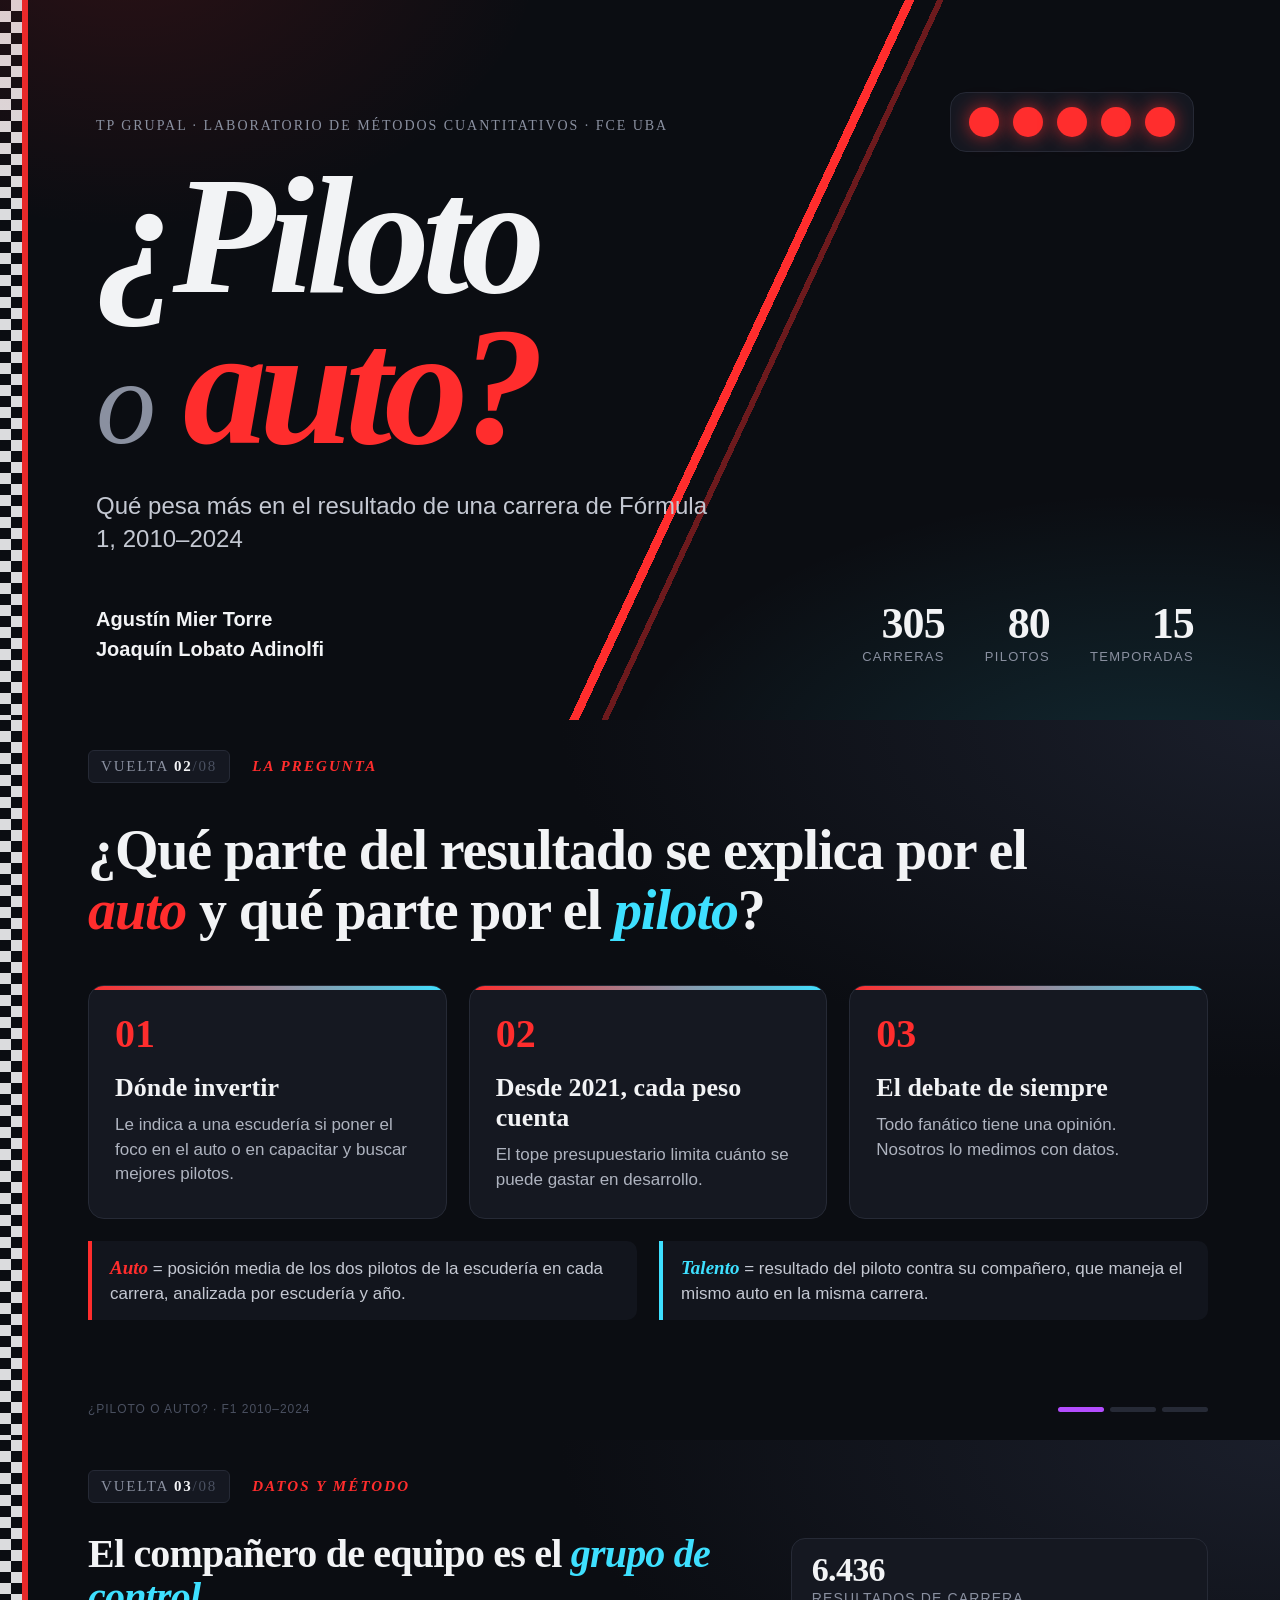
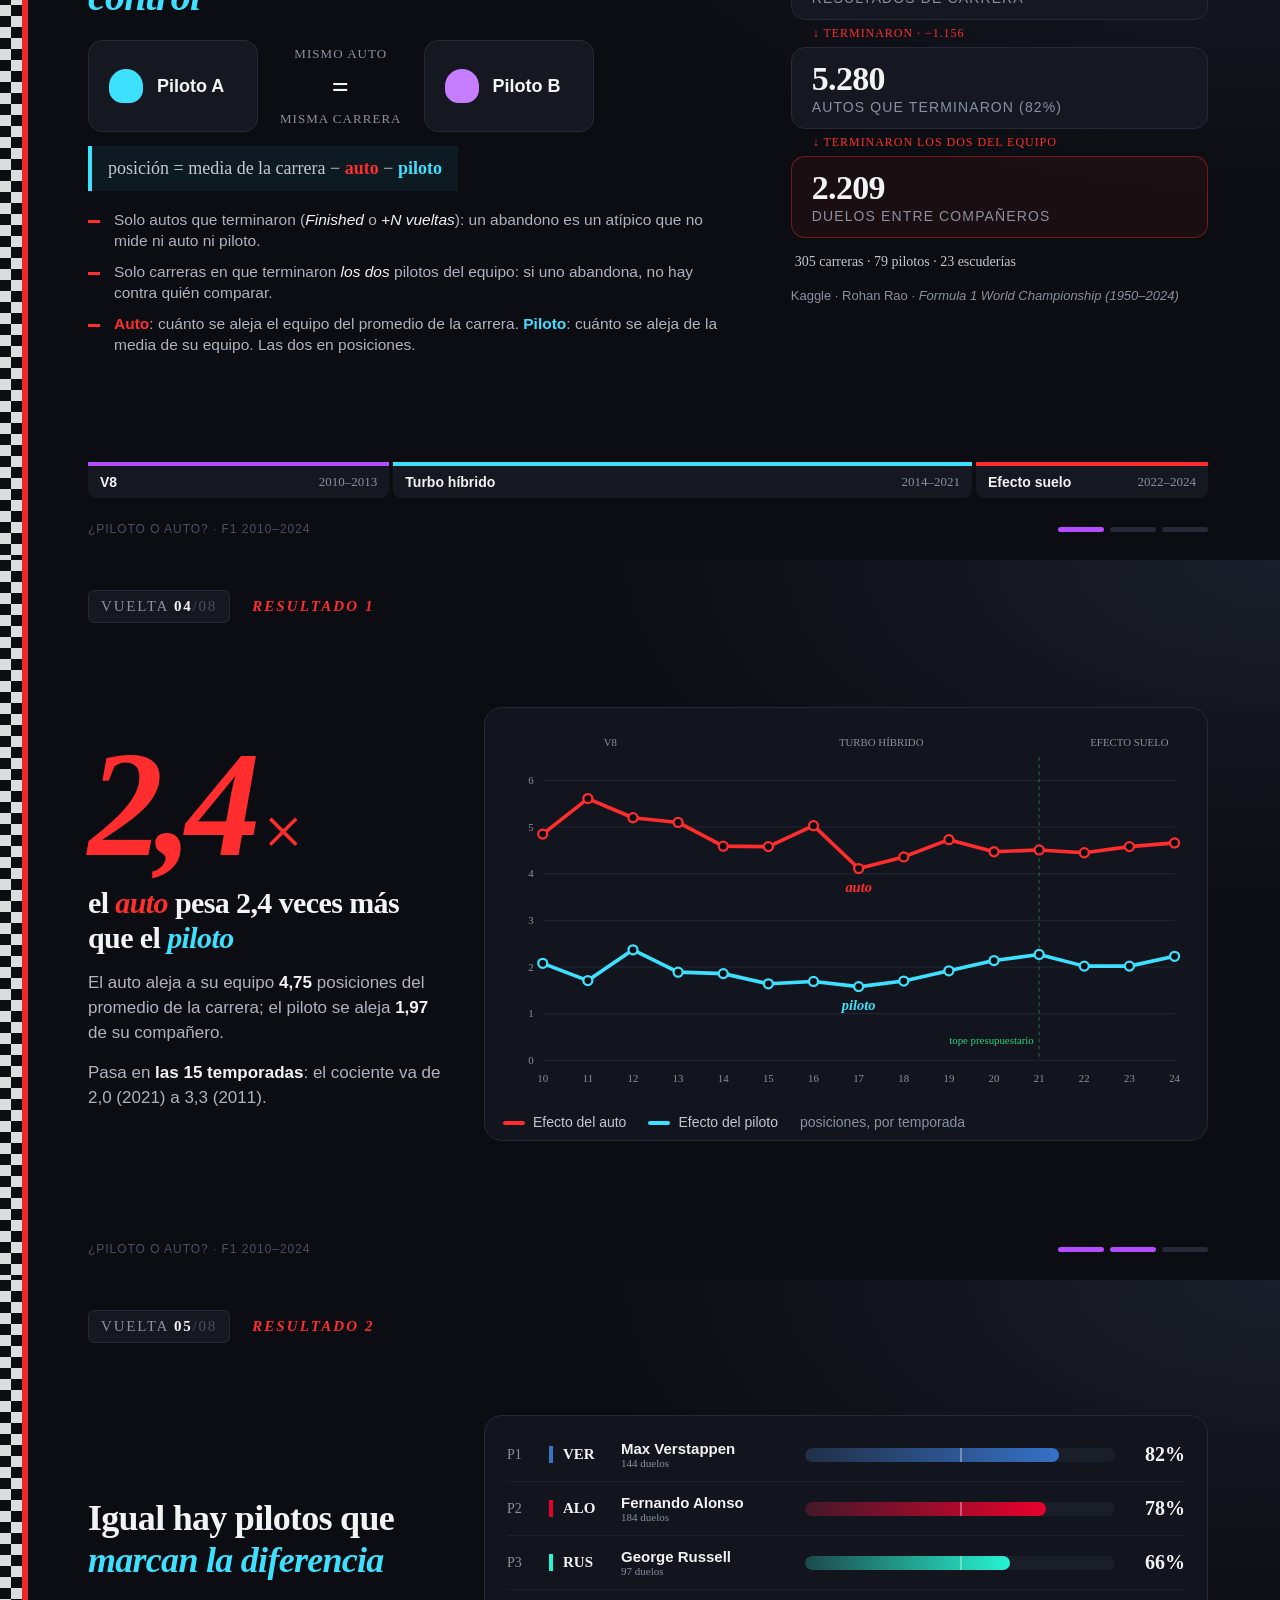
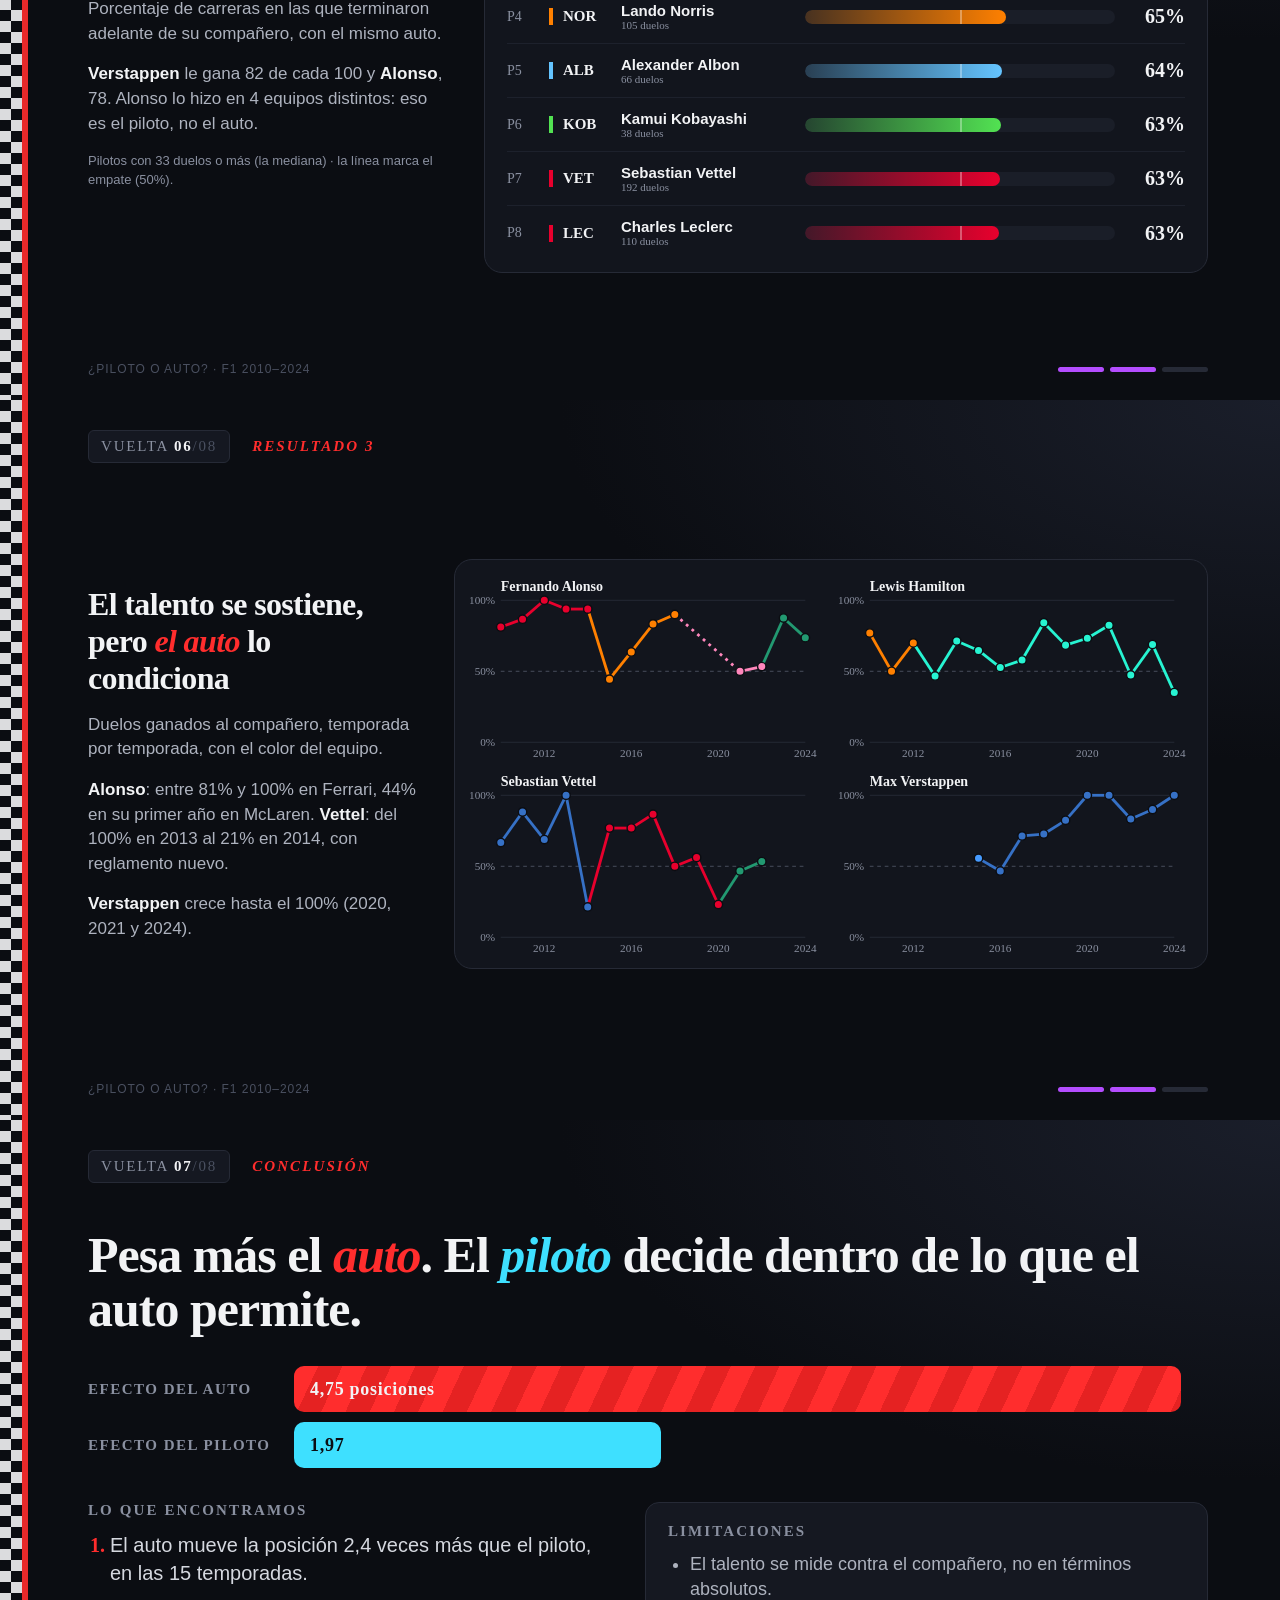
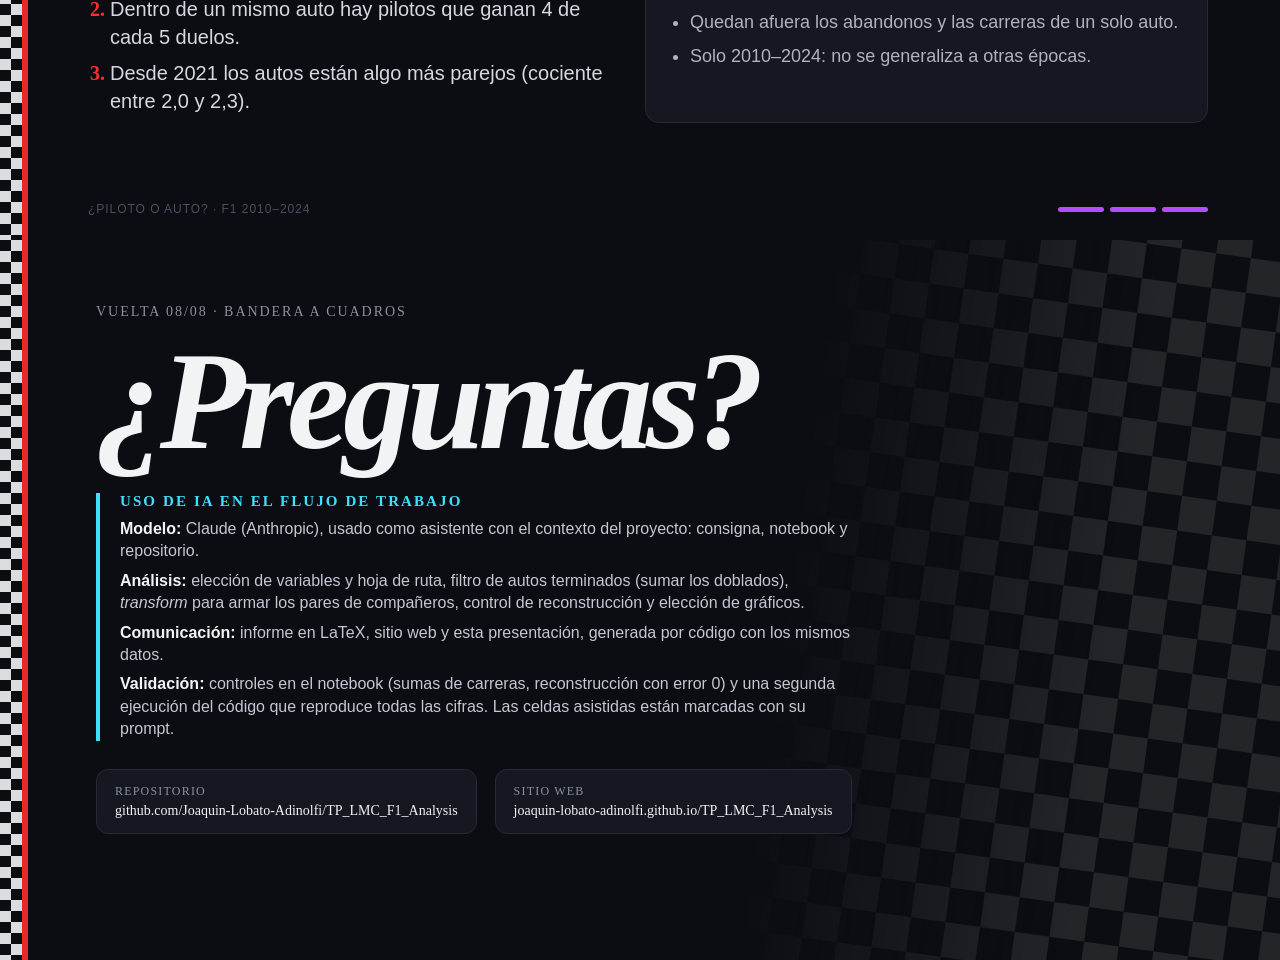
==== commit 9364b507: "Presentación y guion con los resultados finales: el auto pesa 2,4 veces más Co-Authored-By: Claude O" ====
--- a/presentacion/presentacion.html
+++ b/presentacion/presentacion.html
@@ -123,6 +123,12 @@
 .mitad { position: absolute; left: 50%; top: -4px; bottom: -4px; width: 2px; background: #FFFFFF55; z-index: 2; }
 .fila .pct { font-family: 'JetBrains Mono'; font-weight: 700; font-size: 20px; width: 56px; text-align: right; }
 
+.rotulo { font-family: 'Inter Display'; font-weight: 800; font-style: italic; font-size: 16px; }
+.mini-tit { font-family: 'Inter Display'; font-weight: 800; font-size: 15px; fill: #F2F3F5; }
+.cuatro { display: grid; grid-template-columns: 1fr 1fr; gap: 8px 14px; padding: 16px 14px 10px; }
+.tray .res-texto { flex: 0 0 330px; }
+.tray .res-texto h2 { font-size: 32px; }
+
 /* conclusión */
 .conclusion h2 { font-size: 50px; max-width: 1080px; margin-top: 16px; }
 .medidor { margin: 30px 0 34px; font-family: 'JetBrains Mono'; font-weight: 800; font-size: 18px; letter-spacing: .04em; }
@@ -190,8 +196,8 @@
       <div class="tarjeta"><div class="num">03</div><h3>El debate de siempre</h3><p>Todo fanático tiene una opinión. Nosotros lo medimos con datos.</p></div>
     </div>
     <div class="definiciones">
-      <div><b class="a">Auto</b> = desempeño de la escudería en el período, con independencia de sus pilotos.</div>
-      <div><b class="p">Talento</b> = desempeño del piloto por sí mismo y, sobre todo, contra su compañero, que tiene el mismo auto.</div>
+      <div><b class="a">Auto</b> = posición media de los dos pilotos de la escudería en cada carrera, analizada por escudería y año.</div>
+      <div><b class="p">Talento</b> = resultado del piloto contra su compañero, que maneja el mismo auto en la misma carrera.</div>
     </div>
   </div>
   <footer>
@@ -215,20 +221,21 @@
         <div class="igual">mismo auto<br><b>=</b><br>misma carrera</div>
         <div class="auto-box"><div class="casco" style="background:#C77DFF"></div><span>Piloto B</span></div>
       </div>
-      <div class="ecuacion">diferencia entre A y B &nbsp;→&nbsp; <b class="p">efecto piloto</b></div>
+      <div class="ecuacion">posición = media de la carrera − <b class="a">auto</b> − <b class="p">piloto</b></div>
       <ul class="pasos">
         <li>Solo autos que terminaron (<i>Finished</i> o <i>+N vueltas</i>): un abandono es un atípico que no mide ni auto ni piloto.</li>
-        <li>Dos tablas de análisis, carrera y clasificación, con año, piloto y escudería. Variables: <i>positionOrder</i> y <i>grid</i>; se descartan puntos (el sistema cambió) y tiempos.</li>
-        <li>La clasificación se analiza aparte. Atípico: Lotterer, que clasificó en 2014 pero no terminó ninguna carrera.</li>
+        <li>Solo carreras en que terminaron <i>los dos</i> pilotos del equipo: si uno abandona, no hay contra quién comparar.</li>
+        <li><b class="a">Auto</b>: cuánto se aleja el equipo del promedio de la carrera. <b class="p">Piloto</b>: cuánto se aleja de la media de su equipo. Las dos en posiciones.</li>
       </ul>
     </div>
     <div class="metodo-der">
       <div class="embudo">
         <div class="dato"><b>6.436</b><span>resultados de carrera</span></div>
-        <div class="flecha">filtro: terminaron · −1.156</div>
-        <div class="dato fin"><b>5.280</b><span>autos que terminaron (82%)</span></div>
+        <div class="flecha">terminaron · −1.156</div>
+        <div class="dato"><b>5.280</b><span>autos que terminaron (82%)</span></div>
+        <div class="flecha">terminaron los dos del equipo</div>
+        <div class="dato fin"><b>2.209</b><span>duelos entre compañeros</span></div>
       </div>
-      <div class="dato"><b>6.412</b><span>resultados de clasificación</span></div>
       <div class="mini">305 carreras · 79 pilotos · 23 escuderías</div>
       <div class="fuente">Kaggle · Rohan Rao · <i>Formula 1 World Championship (1950–2024)</i></div>
     </div>
@@ -248,17 +255,19 @@
   <header>
     <div class="vuelta">VUELTA <b>04</b><span>/08</span></div>
     <div class="seccion">Resultado 1</div>
-    <div class="aviso">● Datos provisorios</div>
+    
   </header>
   
   <div class="resultado">
     <div class="res-texto">
-      <div class="enorme a">16</div>
-      <h2>posiciones separan al mejor y al peor <em class="a">auto</em> de cada temporada</h2>
-      <p>Cada punto es una escudería: su posición media en clasificación en el año. Entre compañeros, la distancia media es de 3,4 posiciones.</p>
-      <p>Desde 2022 la franja se achica (de 21 posiciones en 2010 a 10 en 2023): <b>los autos están más parejos</b>.</p>
-    </div>
-    <div class="res-grafico"><svg viewBox="0 0 760 380" width="760" height="380"><line x1="40" x2="746" y1="16.0" y2="16.0" stroke="#262A36"/><text x="30" y="20.0" class="eje" text-anchor="end">P1</text><line x1="40" x2="746" y1="73.3913043478261" y2="73.3913043478261" stroke="#262A36"/><text x="30" y="77.3913043478261" class="eje" text-anchor="end">P5</text><line x1="40" x2="746" y1="145.1304347826087" y2="145.1304347826087" stroke="#262A36"/><text x="30" y="149.1304347826087" class="eje" text-anchor="end">P10</text><line x1="40" x2="746" y1="216.8695652173913" y2="216.8695652173913" stroke="#262A36"/><text x="30" y="220.8695652173913" class="eje" text-anchor="end">P15</text><line x1="40" x2="746" y1="288.60869565217394" y2="288.60869565217394" stroke="#262A36"/><text x="30" y="292.60869565217394" class="eje" text-anchor="end">P20</text><line x1="63.53333333333333" x2="63.53333333333333" y1="34.07826086956521" y2="332.3695652173913" stroke="#FF2D2D" stroke-opacity=".35" stroke-width="10" stroke-linecap="round"/><circle cx="63.5" cy="86.6" r="5.5" fill="#FF8000" stroke="#0B0D12" stroke-width="1.5"/><circle cx="63.5" cy="148.6" r="5.5" fill="#64C4FF" stroke="#0B0D12" stroke-width="1.5"/><circle cx="63.5" cy="148.9" r="5.5" fill="#FFD800" stroke="#0B0D12" stroke-width="1.5"/><circle cx="63.5" cy="219.9" r="5.5" fill="#469BFF" stroke="#0B0D12" stroke-width="1.5"/><circle cx="63.5" cy="99.8" r="5.5" fill="#E8002D" stroke="#0B0D12" stroke-width="1.5"/><circle cx="63.5" cy="34.1" r="5.5" fill="#3671C6" stroke="#0B0D12" stroke-width="1.5"/><circle cx="63.5" cy="195.3" r="5.5" fill="#F49B3F" stroke="#0B0D12" stroke-width="1.5"/><circle cx="63.5" cy="203.0" r="5.5" fill="#52E252" stroke="#0B0D12" stroke-width="1.5"/><circle cx="63.5" cy="121.7" r="5.5" fill="#27F4D2" stroke="#0B0D12" stroke-width="1.5"/><circle cx="63.5" cy="332.4" r="5.5" fill="#A08C5A" stroke="#0B0D12" stroke-width="1.5"/><circle cx="63.5" cy="302.5" r="5.5" fill="#D3202F" stroke="#0B0D12" stroke-width="1.5"/><circle cx="63.5" cy="279.1" r="5.5" fill="#1E8C45" stroke="#0B0D12" stroke-width="1.5"/><text x="63.53333333333333" y="370" class="eje" text-anchor="middle">10</text><line x1="110.60000000000001" x2="110.60000000000001" y1="38.2391304347826" y2="328.6391304347826" stroke="#FF2D2D" stroke-opacity=".35" stroke-width="10" stroke-linecap="round"/><circle cx="110.6" cy="57.9" r="5.5" fill="#FF8000" stroke="#0B0D12" stroke-width="1.5"/><circle cx="110.6" cy="205.2" r="5.5" fill="#64C4FF" stroke="#0B0D12" stroke-width="1.5"/><circle cx="110.6" cy="163.1" r="5.5" fill="#FFD800" stroke="#0B0D12" stroke-width="1.5"/><circle cx="110.6" cy="205.1" r="5.5" fill="#469BFF" stroke="#0B0D12" stroke-width="1.5"/><circle cx="110.6" cy="76.4" r="5.5" fill="#E8002D" stroke="#0B0D12" stroke-width="1.5"/><circle cx="110.6" cy="38.2" r="5.5" fill="#3671C6" stroke="#0B0D12" stroke-width="1.5"/><circle cx="110.6" cy="170.1" r="5.5" fill="#F49B3F" stroke="#0B0D12" stroke-width="1.5"/><circle cx="110.6" cy="197.8" r="5.5" fill="#52E252" stroke="#0B0D12" stroke-width="1.5"/><circle cx="110.6" cy="125.6" r="5.5" fill="#27F4D2" stroke="#0B0D12" stroke-width="1.5"/><circle cx="110.6" cy="328.6" r="5.5" fill="#A08C5A" stroke="#0B0D12" stroke-width="1.5"/><circle cx="110.6" cy="312.4" r="5.5" fill="#D3202F" stroke="#0B0D12" stroke-width="1.5"/><circle cx="110.6" cy="275.0" r="5.5" fill="#1E8C45" stroke="#0B0D12" stroke-width="1.5"/><text x="110.60000000000001" y="370" class="eje" text-anchor="middle">11</text><line x1="157.66666666666669" x2="157.66666666666669" y1="70.52173913043478" y2="331.6521739130435" stroke="#FF2D2D" stroke-opacity=".35" stroke-width="10" stroke-linecap="round"/><circle cx="157.7" cy="70.5" r="5.5" fill="#FF8000" stroke="#0B0D12" stroke-width="1.5"/><circle cx="157.7" cy="169.8" r="5.5" fill="#64C4FF" stroke="#0B0D12" stroke-width="1.5"/><circle cx="157.7" cy="228.6" r="5.5" fill="#469BFF" stroke="#0B0D12" stroke-width="1.5"/><circle cx="157.7" cy="119.3" r="5.5" fill="#E8002D" stroke="#0B0D12" stroke-width="1.5"/><circle cx="157.7" cy="71.7" r="5.5" fill="#3671C6" stroke="#0B0D12" stroke-width="1.5"/><circle cx="157.7" cy="164.1" r="5.5" fill="#F49B3F" stroke="#0B0D12" stroke-width="1.5"/><circle cx="157.7" cy="169.2" r="5.5" fill="#52E252" stroke="#0B0D12" stroke-width="1.5"/><circle cx="157.7" cy="134.4" r="5.5" fill="#27F4D2" stroke="#0B0D12" stroke-width="1.5"/><circle cx="157.7" cy="331.7" r="5.5" fill="#A08C5A" stroke="#0B0D12" stroke-width="1.5"/><circle cx="157.7" cy="309.7" r="5.5" fill="#8E1B2D" stroke="#0B0D12" stroke-width="1.5"/><circle cx="157.7" cy="280.0" r="5.5" fill="#0B8F4A" stroke="#0B0D12" stroke-width="1.5"/><circle cx="157.7" cy="114.7" r="5.5" fill="#C9A227" stroke="#0B0D12" stroke-width="1.5"/><text x="157.66666666666669" y="370" class="eje" text-anchor="middle">12</text><line x1="204.73333333333335" x2="204.73333333333335" y1="48.139130434782615" y2="295.7826086956522" stroke="#FF2D2D" stroke-opacity=".35" stroke-width="10" stroke-linecap="round"/><circle cx="204.7" cy="156.9" r="5.5" fill="#FF8000" stroke="#0B0D12" stroke-width="1.5"/><circle cx="204.7" cy="227.8" r="5.5" fill="#64C4FF" stroke="#0B0D12" stroke-width="1.5"/><circle cx="204.7" cy="176.4" r="5.5" fill="#469BFF" stroke="#0B0D12" stroke-width="1.5"/><circle cx="204.7" cy="104.7" r="5.5" fill="#E8002D" stroke="#0B0D12" stroke-width="1.5"/><circle cx="204.7" cy="48.1" r="5.5" fill="#3671C6" stroke="#0B0D12" stroke-width="1.5"/><circle cx="204.7" cy="180.6" r="5.5" fill="#F49B3F" stroke="#0B0D12" stroke-width="1.5"/><circle cx="204.7" cy="185.6" r="5.5" fill="#52E252" stroke="#0B0D12" stroke-width="1.5"/><circle cx="204.7" cy="56.5" r="5.5" fill="#27F4D2" stroke="#0B0D12" stroke-width="1.5"/><circle cx="204.7" cy="295.8" r="5.5" fill="#8E1B2D" stroke="#0B0D12" stroke-width="1.5"/><circle cx="204.7" cy="286.7" r="5.5" fill="#0B8F4A" stroke="#0B0D12" stroke-width="1.5"/><circle cx="204.7" cy="114.1" r="5.5" fill="#C9A227" stroke="#0B0D12" stroke-width="1.5"/><text x="204.73333333333335" y="370" class="eje" text-anchor="middle">13</text><line x1="251.8" x2="251.8" y1="42.11304347826086" y2="289.4695652173913" stroke="#FF2D2D" stroke-opacity=".35" stroke-width="10" stroke-linecap="round"/><circle cx="251.8" cy="119.9" r="5.5" fill="#FF8000" stroke="#0B0D12" stroke-width="1.5"/><circle cx="251.8" cy="99.8" r="5.5" fill="#64C4FF" stroke="#0B0D12" stroke-width="1.5"/><circle cx="251.8" cy="157.9" r="5.5" fill="#469BFF" stroke="#0B0D12" stroke-width="1.5"/><circle cx="251.8" cy="120.6" r="5.5" fill="#E8002D" stroke="#0B0D12" stroke-width="1.5"/><circle cx="251.8" cy="88.2" r="5.5" fill="#3671C6" stroke="#0B0D12" stroke-width="1.5"/><circle cx="251.8" cy="166.7" r="5.5" fill="#F49B3F" stroke="#0B0D12" stroke-width="1.5"/><circle cx="251.8" cy="223.3" r="5.5" fill="#52E252" stroke="#0B0D12" stroke-width="1.5"/><circle cx="251.8" cy="42.1" r="5.5" fill="#27F4D2" stroke="#0B0D12" stroke-width="1.5"/><circle cx="251.8" cy="272.8" r="5.5" fill="#8E1B2D" stroke="#0B0D12" stroke-width="1.5"/><circle cx="251.8" cy="289.5" r="5.5" fill="#0B8F4A" stroke="#0B0D12" stroke-width="1.5"/><circle cx="251.8" cy="235.4" r="5.5" fill="#C9A227" stroke="#0B0D12" stroke-width="1.5"/><text x="251.8" y="370" class="eje" text-anchor="middle">14</text><line x1="298.8666666666667" x2="298.8666666666667" y1="27.765217391304347" y2="277.8478260869565" stroke="#FF2D2D" stroke-opacity=".35" stroke-width="10" stroke-linecap="round"/><circle cx="298.9" cy="228.6" r="5.5" fill="#FF8000" stroke="#0B0D12" stroke-width="1.5"/><circle cx="298.9" cy="101.4" r="5.5" fill="#64C4FF" stroke="#0B0D12" stroke-width="1.5"/><circle cx="298.9" cy="163.1" r="5.5" fill="#469BFF" stroke="#0B0D12" stroke-width="1.5"/><circle cx="298.9" cy="86.2" r="5.5" fill="#E8002D" stroke="#0B0D12" stroke-width="1.5"/><circle cx="298.9" cy="116.0" r="5.5" fill="#3671C6" stroke="#0B0D12" stroke-width="1.5"/><circle cx="298.9" cy="150.4" r="5.5" fill="#F49B3F" stroke="#0B0D12" stroke-width="1.5"/><circle cx="298.9" cy="207.8" r="5.5" fill="#52E252" stroke="#0B0D12" stroke-width="1.5"/><circle cx="298.9" cy="27.8" r="5.5" fill="#27F4D2" stroke="#0B0D12" stroke-width="1.5"/><circle cx="298.9" cy="161.3" r="5.5" fill="#C9A227" stroke="#0B0D12" stroke-width="1.5"/><circle cx="298.9" cy="277.8" r="5.5" fill="#ED1C24" stroke="#0B0D12" stroke-width="1.5"/><text x="298.8666666666667" y="370" class="eje" text-anchor="middle">15</text><line x1="345.93333333333334" x2="345.93333333333334" y1="42.97391304347826" y2="281.72173913043474" stroke="#FF2D2D" stroke-opacity=".35" stroke-width="10" stroke-linecap="round"/><circle cx="345.9" cy="182.7" r="5.5" fill="#FF8000" stroke="#0B0D12" stroke-width="1.5"/><circle cx="345.9" cy="137.0" r="5.5" fill="#64C4FF" stroke="#0B0D12" stroke-width="1.5"/><circle cx="345.9" cy="249.3" r="5.5" fill="#FFD800" stroke="#0B0D12" stroke-width="1.5"/><circle cx="345.9" cy="179.3" r="5.5" fill="#469BFF" stroke="#0B0D12" stroke-width="1.5"/><circle cx="345.9" cy="75.8" r="5.5" fill="#E8002D" stroke="#0B0D12" stroke-width="1.5"/><circle cx="345.9" cy="80.9" r="5.5" fill="#3671C6" stroke="#0B0D12" stroke-width="1.5"/><circle cx="345.9" cy="128.8" r="5.5" fill="#F49B3F" stroke="#0B0D12" stroke-width="1.5"/><circle cx="345.9" cy="272.8" r="5.5" fill="#52E252" stroke="#0B0D12" stroke-width="1.5"/><circle cx="345.9" cy="43.0" r="5.5" fill="#27F4D2" stroke="#0B0D12" stroke-width="1.5"/><circle cx="345.9" cy="281.7" r="5.5" fill="#ED1C24" stroke="#0B0D12" stroke-width="1.5"/><circle cx="345.9" cy="197.1" r="5.5" fill="#B6BABD" stroke="#0B0D12" stroke-width="1.5"/><text x="345.93333333333334" y="370" class="eje" text-anchor="middle">16</text><line x1="393.0" x2="393.0" y1="47.565217391304344" y2="258.47826086956525" stroke="#FF2D2D" stroke-opacity=".35" stroke-width="10" stroke-linecap="round"/><circle cx="393.0" cy="179.3" r="5.5" fill="#FF8000" stroke="#0B0D12" stroke-width="1.5"/><circle cx="393.0" cy="188.2" r="5.5" fill="#64C4FF" stroke="#0B0D12" stroke-width="1.5"/><circle cx="393.0" cy="164.1" r="5.5" fill="#FFD800" stroke="#0B0D12" stroke-width="1.5"/><circle cx="393.0" cy="190.5" r="5.5" fill="#469BFF" stroke="#0B0D12" stroke-width="1.5"/><circle cx="393.0" cy="52.6" r="5.5" fill="#E8002D" stroke="#0B0D12" stroke-width="1.5"/><circle cx="393.0" cy="83.7" r="5.5" fill="#3671C6" stroke="#0B0D12" stroke-width="1.5"/><circle cx="393.0" cy="141.1" r="5.5" fill="#F49B3F" stroke="#0B0D12" stroke-width="1.5"/><circle cx="393.0" cy="258.5" r="5.5" fill="#52E252" stroke="#0B0D12" stroke-width="1.5"/><circle cx="393.0" cy="47.6" r="5.5" fill="#27F4D2" stroke="#0B0D12" stroke-width="1.5"/><circle cx="393.0" cy="211.1" r="5.5" fill="#B6BABD" stroke="#0B0D12" stroke-width="1.5"/><text x="393.0" y="370" class="eje" text-anchor="middle">17</text><line x1="440.0666666666667" x2="440.0666666666667" y1="44.69565217391305" y2="247.57391304347829" stroke="#FF2D2D" stroke-opacity=".35" stroke-width="10" stroke-linecap="round"/><circle cx="440.1" cy="217.9" r="5.5" fill="#FF8000" stroke="#0B0D12" stroke-width="1.5"/><circle cx="440.1" cy="247.6" r="5.5" fill="#64C4FF" stroke="#0B0D12" stroke-width="1.5"/><circle cx="440.1" cy="153.3" r="5.5" fill="#FFD800" stroke="#0B0D12" stroke-width="1.5"/><circle cx="440.1" cy="204.0" r="5.5" fill="#469BFF" stroke="#0B0D12" stroke-width="1.5"/><circle cx="440.1" cy="48.1" r="5.5" fill="#E8002D" stroke="#0B0D12" stroke-width="1.5"/><circle cx="440.1" cy="100.4" r="5.5" fill="#3671C6" stroke="#0B0D12" stroke-width="1.5"/><circle cx="440.1" cy="155.0" r="5.5" fill="#F49B3F" stroke="#0B0D12" stroke-width="1.5"/><circle cx="440.1" cy="202.8" r="5.5" fill="#52E252" stroke="#0B0D12" stroke-width="1.5"/><circle cx="440.1" cy="44.7" r="5.5" fill="#27F4D2" stroke="#0B0D12" stroke-width="1.5"/><circle cx="440.1" cy="149.3" r="5.5" fill="#B6BABD" stroke="#0B0D12" stroke-width="1.5"/><text x="440.0666666666667" y="370" class="eje" text-anchor="middle">18</text><line x1="487.1333333333334" x2="487.1333333333334" y1="39.530434782608694" y2="272.82608695652175" stroke="#FF2D2D" stroke-opacity=".35" stroke-width="10" stroke-linecap="round"/><circle cx="487.1" cy="143.1" r="5.5" fill="#FF8000" stroke="#0B0D12" stroke-width="1.5"/><circle cx="487.1" cy="272.8" r="5.5" fill="#64C4FF" stroke="#0B0D12" stroke-width="1.5"/><circle cx="487.1" cy="156.0" r="5.5" fill="#FFD800" stroke="#0B0D12" stroke-width="1.5"/><circle cx="487.1" cy="185.3" r="5.5" fill="#469BFF" stroke="#0B0D12" stroke-width="1.5"/><circle cx="487.1" cy="61.8" r="5.5" fill="#E8002D" stroke="#0B0D12" stroke-width="1.5"/><circle cx="487.1" cy="96.3" r="5.5" fill="#3671C6" stroke="#0B0D12" stroke-width="1.5"/><circle cx="487.1" cy="183.2" r="5.5" fill="#C92D4B" stroke="#0B0D12" stroke-width="1.5"/><circle cx="487.1" cy="39.5" r="5.5" fill="#27F4D2" stroke="#0B0D12" stroke-width="1.5"/><circle cx="487.1" cy="171.1" r="5.5" fill="#B6BABD" stroke="#0B0D12" stroke-width="1.5"/><circle cx="487.1" cy="209.7" r="5.5" fill="#F596C8" stroke="#0B0D12" stroke-width="1.5"/><text x="487.1333333333334" y="370" class="eje" text-anchor="middle">19</text><line x1="534.2" x2="534.2" y1="30.347826086956523" y2="249.72608695652173" stroke="#FF2D2D" stroke-opacity=".35" stroke-width="10" stroke-linecap="round"/><circle cx="534.2" cy="120.2" r="5.5" fill="#FF8000" stroke="#0B0D12" stroke-width="1.5"/><circle cx="534.2" cy="249.7" r="5.5" fill="#64C4FF" stroke="#0B0D12" stroke-width="1.5"/><circle cx="534.2" cy="128.2" r="5.5" fill="#FFD800" stroke="#0B0D12" stroke-width="1.5"/><circle cx="534.2" cy="148.9" r="5.5" fill="#E8002D" stroke="#0B0D12" stroke-width="1.5"/><circle cx="534.2" cy="75.5" r="5.5" fill="#3671C6" stroke="#0B0D12" stroke-width="1.5"/><circle cx="534.2" cy="242.1" r="5.5" fill="#C92D4B" stroke="#0B0D12" stroke-width="1.5"/><circle cx="534.2" cy="30.3" r="5.5" fill="#27F4D2" stroke="#0B0D12" stroke-width="1.5"/><circle cx="534.2" cy="246.9" r="5.5" fill="#B6BABD" stroke="#0B0D12" stroke-width="1.5"/><circle cx="534.2" cy="119.9" r="5.5" fill="#F596C8" stroke="#0B0D12" stroke-width="1.5"/><circle cx="534.2" cy="161.2" r="5.5" fill="#5E8FAA" stroke="#0B0D12" stroke-width="1.5"/><text x="534.2" y="370" class="eje" text-anchor="middle">20</text><line x1="581.2666666666667" x2="581.2666666666667" y1="43.97826086956522" y2="272.82608695652175" stroke="#FF2D2D" stroke-opacity=".35" stroke-width="10" stroke-linecap="round"/><circle cx="581.3" cy="118.0" r="5.5" fill="#FF8000" stroke="#0B0D12" stroke-width="1.5"/><circle cx="581.3" cy="210.0" r="5.5" fill="#64C4FF" stroke="#0B0D12" stroke-width="1.5"/><circle cx="581.3" cy="107.7" r="5.5" fill="#E8002D" stroke="#0B0D12" stroke-width="1.5"/><circle cx="581.3" cy="67.8" r="5.5" fill="#3671C6" stroke="#0B0D12" stroke-width="1.5"/><circle cx="581.3" cy="217.2" r="5.5" fill="#C92D4B" stroke="#0B0D12" stroke-width="1.5"/><circle cx="581.3" cy="183.0" r="5.5" fill="#229971" stroke="#0B0D12" stroke-width="1.5"/><circle cx="581.3" cy="44.0" r="5.5" fill="#27F4D2" stroke="#0B0D12" stroke-width="1.5"/><circle cx="581.3" cy="272.8" r="5.5" fill="#B6BABD" stroke="#0B0D12" stroke-width="1.5"/><circle cx="581.3" cy="142.5" r="5.5" fill="#5E8FAA" stroke="#0B0D12" stroke-width="1.5"/><circle cx="581.3" cy="159.5" r="5.5" fill="#FF87BC" stroke="#0B0D12" stroke-width="1.5"/><text x="581.2666666666667" y="370" class="eje" text-anchor="middle">21</text><line x1="628.3333333333334" x2="628.3333333333334" y1="50.57826086956522" y2="245.8521739130435" stroke="#FF2D2D" stroke-opacity=".35" stroke-width="10" stroke-linecap="round"/><circle cx="628.3" cy="146.4" r="5.5" fill="#FF8000" stroke="#0B0D12" stroke-width="1.5"/><circle cx="628.3" cy="245.9" r="5.5" fill="#64C4FF" stroke="#0B0D12" stroke-width="1.5"/><circle cx="628.3" cy="50.6" r="5.5" fill="#E8002D" stroke="#0B0D12" stroke-width="1.5"/><circle cx="628.3" cy="56.2" r="5.5" fill="#3671C6" stroke="#0B0D12" stroke-width="1.5"/><circle cx="628.3" cy="188.9" r="5.5" fill="#C92D4B" stroke="#0B0D12" stroke-width="1.5"/><circle cx="628.3" cy="219.7" r="5.5" fill="#229971" stroke="#0B0D12" stroke-width="1.5"/><circle cx="628.3" cy="93.9" r="5.5" fill="#27F4D2" stroke="#0B0D12" stroke-width="1.5"/><circle cx="628.3" cy="194.1" r="5.5" fill="#B6BABD" stroke="#0B0D12" stroke-width="1.5"/><circle cx="628.3" cy="189.8" r="5.5" fill="#5E8FAA" stroke="#0B0D12" stroke-width="1.5"/><circle cx="628.3" cy="137.7" r="5.5" fill="#FF87BC" stroke="#0B0D12" stroke-width="1.5"/><text x="628.3333333333334" y="370" class="eje" text-anchor="middle">22</text><line x1="675.4000000000001" x2="675.4000000000001" y1="72.1" y2="215.2913043478261" stroke="#FF2D2D" stroke-opacity=".35" stroke-width="10" stroke-linecap="round"/><circle cx="675.4" cy="130.8" r="5.5" fill="#FF8000" stroke="#0B0D12" stroke-width="1.5"/><circle cx="675.4" cy="214.3" r="5.5" fill="#64C4FF" stroke="#0B0D12" stroke-width="1.5"/><circle cx="675.4" cy="72.1" r="5.5" fill="#E8002D" stroke="#0B0D12" stroke-width="1.5"/><circle cx="675.4" cy="88.5" r="5.5" fill="#3671C6" stroke="#0B0D12" stroke-width="1.5"/><circle cx="675.4" cy="215.3" r="5.5" fill="#C92D4B" stroke="#0B0D12" stroke-width="1.5"/><circle cx="675.4" cy="141.3" r="5.5" fill="#229971" stroke="#0B0D12" stroke-width="1.5"/><circle cx="675.4" cy="93.9" r="5.5" fill="#27F4D2" stroke="#0B0D12" stroke-width="1.5"/><circle cx="675.4" cy="197.4" r="5.5" fill="#B6BABD" stroke="#0B0D12" stroke-width="1.5"/><circle cx="675.4" cy="208.7" r="5.5" fill="#5E8FAA" stroke="#0B0D12" stroke-width="1.5"/><circle cx="675.4" cy="161.1" r="5.5" fill="#FF87BC" stroke="#0B0D12" stroke-width="1.5"/><text x="675.4000000000001" y="370" class="eje" text-anchor="middle">23</text><line x1="722.4666666666667" x2="722.4666666666667" y1="65.9304347826087" y2="240.54347826086956" stroke="#FF2D2D" stroke-opacity=".35" stroke-width="10" stroke-linecap="round"/><circle cx="722.5" cy="65.9" r="5.5" fill="#FF8000" stroke="#0B0D12" stroke-width="1.5"/><circle cx="722.5" cy="216.3" r="5.5" fill="#64C4FF" stroke="#0B0D12" stroke-width="1.5"/><circle cx="722.5" cy="81.1" r="5.5" fill="#E8002D" stroke="#0B0D12" stroke-width="1.5"/><circle cx="722.5" cy="89.5" r="5.5" fill="#3671C6" stroke="#0B0D12" stroke-width="1.5"/><circle cx="722.5" cy="240.5" r="5.5" fill="#52E252" stroke="#0B0D12" stroke-width="1.5"/><circle cx="722.5" cy="163.4" r="5.5" fill="#229971" stroke="#0B0D12" stroke-width="1.5"/><circle cx="722.5" cy="99.6" r="5.5" fill="#27F4D2" stroke="#0B0D12" stroke-width="1.5"/><circle cx="722.5" cy="187.9" r="5.5" fill="#B6BABD" stroke="#0B0D12" stroke-width="1.5"/><circle cx="722.5" cy="202.8" r="5.5" fill="#FF87BC" stroke="#0B0D12" stroke-width="1.5"/><circle cx="722.5" cy="175.3" r="5.5" fill="#6692FF" stroke="#0B0D12" stroke-width="1.5"/><text x="722.4666666666667" y="370" class="eje" text-anchor="middle">24</text></svg></div>
+      <div class="enorme a">2,4<small>×</small></div>
+      <h2>el <em class="a">auto</em> pesa 2,4 veces más que el <em class="p">piloto</em></h2>
+      <p>El auto aleja a su equipo <b>4,75</b> posiciones del promedio de la carrera; el piloto se aleja <b>1,97</b> de su compañero.</p>
+      <p>Pasa en <b>las 15 temporadas</b>: el cociente va de 2,0 (2021) a 3,3 (2011).</p>
+    </div>
+    <div class="res-grafico"><svg viewBox="0 0 760 400" width="760" height="400"><text x="119.0" y="18" class="eje" text-anchor="middle">V8</text><text x="419.0" y="18" class="eje" text-anchor="middle">TURBO HÍBRIDO</text><text x="694.0" y="18" class="eje" text-anchor="middle">EFECTO SUELO</text><line x1="44" x2="744" y1="366.0" y2="366.0" stroke="#262A36"/><text x="34" y="370.0" class="eje" text-anchor="end">0</text><line x1="44" x2="744" y1="314.3076923076923" y2="314.3076923076923" stroke="#262A36"/><text x="34" y="318.3076923076923" class="eje" text-anchor="end">1</text><line x1="44" x2="744" y1="262.61538461538464" y2="262.61538461538464" stroke="#262A36"/><text x="34" y="266.61538461538464" class="eje" text-anchor="end">2</text><line x1="44" x2="744" y1="210.9230769230769" y2="210.9230769230769" stroke="#262A36"/><text x="34" y="214.9230769230769" class="eje" text-anchor="end">3</text><line x1="44" x2="744" y1="159.23076923076923" y2="159.23076923076923" stroke="#262A36"/><text x="34" y="163.23076923076923" class="eje" text-anchor="end">4</text><line x1="44" x2="744" y1="107.53846153846155" y2="107.53846153846155" stroke="#262A36"/><text x="34" y="111.53846153846155" class="eje" text-anchor="end">5</text><line x1="44" x2="744" y1="55.84615384615385" y2="55.84615384615385" stroke="#262A36"/><text x="34" y="59.84615384615385" class="eje" text-anchor="end">6</text><text x="44.0" y="390" class="eje" text-anchor="middle">10</text><text x="94.0" y="390" class="eje" text-anchor="middle">11</text><text x="144.0" y="390" class="eje" text-anchor="middle">12</text><text x="194.0" y="390" class="eje" text-anchor="middle">13</text><text x="244.0" y="390" class="eje" text-anchor="middle">14</text><text x="294.0" y="390" class="eje" text-anchor="middle">15</text><text x="344.0" y="390" class="eje" text-anchor="middle">16</text><text x="394.0" y="390" class="eje" text-anchor="middle">17</text><text x="444.0" y="390" class="eje" text-anchor="middle">18</text><text x="494.00000000000006" y="390" class="eje" text-anchor="middle">19</text><text x="544.0" y="390" class="eje" text-anchor="middle">20</text><text x="594.0" y="390" class="eje" text-anchor="middle">21</text><text x="644.0" y="390" class="eje" text-anchor="middle">22</text><text x="694.0" y="390" class="eje" text-anchor="middle">23</text><text x="744.0" y="390" class="eje" text-anchor="middle">24</text><line x1="594.0" x2="594.0" y1="30" y2="366" stroke="#2BD47D" stroke-opacity=".5" stroke-dasharray="4 4"/><text x="588.0" y="347.90769230769234" class="nota" text-anchor="end" style="fill:#2BD47D">tope presupuestario</text><polyline points="44.0,115.3 94.0,76.0 144.0,97.2 194.0,102.4 244.0,128.7 294.0,129.2 344.0,106.0 394.0,153.5 444.0,140.6 494.0,121.5 544.0,134.9 594.0,132.9 644.0,136.0 694.0,129.2 744.0,125.1" fill="none" stroke="#FF2D2D" stroke-width="4" stroke-linejoin="round"/><circle cx="44.0" cy="115.3" r="5" fill="#0B0D12" stroke="#FF2D2D" stroke-width="2.5"/><circle cx="94.0" cy="76.0" r="5" fill="#0B0D12" stroke="#FF2D2D" stroke-width="2.5"/><circle cx="144.0" cy="97.2" r="5" fill="#0B0D12" stroke="#FF2D2D" stroke-width="2.5"/><circle cx="194.0" cy="102.4" r="5" fill="#0B0D12" stroke="#FF2D2D" stroke-width="2.5"/><circle cx="244.0" cy="128.7" r="5" fill="#0B0D12" stroke="#FF2D2D" stroke-width="2.5"/><circle cx="294.0" cy="129.2" r="5" fill="#0B0D12" stroke="#FF2D2D" stroke-width="2.5"/><circle cx="344.0" cy="106.0" r="5" fill="#0B0D12" stroke="#FF2D2D" stroke-width="2.5"/><circle cx="394.0" cy="153.5" r="5" fill="#0B0D12" stroke="#FF2D2D" stroke-width="2.5"/><circle cx="444.0" cy="140.6" r="5" fill="#0B0D12" stroke="#FF2D2D" stroke-width="2.5"/><circle cx="494.0" cy="121.5" r="5" fill="#0B0D12" stroke="#FF2D2D" stroke-width="2.5"/><circle cx="544.0" cy="134.9" r="5" fill="#0B0D12" stroke="#FF2D2D" stroke-width="2.5"/><circle cx="594.0" cy="132.9" r="5" fill="#0B0D12" stroke="#FF2D2D" stroke-width="2.5"/><circle cx="644.0" cy="136.0" r="5" fill="#0B0D12" stroke="#FF2D2D" stroke-width="2.5"/><circle cx="694.0" cy="129.2" r="5" fill="#0B0D12" stroke="#FF2D2D" stroke-width="2.5"/><circle cx="744.0" cy="125.1" r="5" fill="#0B0D12" stroke="#FF2D2D" stroke-width="2.5"/><polyline points="44.0,258.5 94.0,277.6 144.0,243.5 194.0,268.3 244.0,269.9 294.0,281.2 344.0,278.6 394.0,284.3 444.0,278.1 494.0,266.8 544.0,255.4 594.0,248.7 644.0,261.6 694.0,261.6 744.0,250.7" fill="none" stroke="#3EE0FF" stroke-width="4" stroke-linejoin="round"/><circle cx="44.0" cy="258.5" r="5" fill="#0B0D12" stroke="#3EE0FF" stroke-width="2.5"/><circle cx="94.0" cy="277.6" r="5" fill="#0B0D12" stroke="#3EE0FF" stroke-width="2.5"/><circle cx="144.0" cy="243.5" r="5" fill="#0B0D12" stroke="#3EE0FF" stroke-width="2.5"/><circle cx="194.0" cy="268.3" r="5" fill="#0B0D12" stroke="#3EE0FF" stroke-width="2.5"/><circle cx="244.0" cy="269.9" r="5" fill="#0B0D12" stroke="#3EE0FF" stroke-width="2.5"/><circle cx="294.0" cy="281.2" r="5" fill="#0B0D12" stroke="#3EE0FF" stroke-width="2.5"/><circle cx="344.0" cy="278.6" r="5" fill="#0B0D12" stroke="#3EE0FF" stroke-width="2.5"/><circle cx="394.0" cy="284.3" r="5" fill="#0B0D12" stroke="#3EE0FF" stroke-width="2.5"/><circle cx="444.0" cy="278.1" r="5" fill="#0B0D12" stroke="#3EE0FF" stroke-width="2.5"/><circle cx="494.0" cy="266.8" r="5" fill="#0B0D12" stroke="#3EE0FF" stroke-width="2.5"/><circle cx="544.0" cy="255.4" r="5" fill="#0B0D12" stroke="#3EE0FF" stroke-width="2.5"/><circle cx="594.0" cy="248.7" r="5" fill="#0B0D12" stroke="#3EE0FF" stroke-width="2.5"/><circle cx="644.0" cy="261.6" r="5" fill="#0B0D12" stroke="#3EE0FF" stroke-width="2.5"/><circle cx="694.0" cy="261.6" r="5" fill="#0B0D12" stroke="#3EE0FF" stroke-width="2.5"/><circle cx="744.0" cy="250.7" r="5" fill="#0B0D12" stroke="#3EE0FF" stroke-width="2.5"/><text x="394.0" y="179.54461538461538" class="rotulo" style="fill:#FF2D2D" text-anchor="middle">auto</text><text x="394.0" y="310.32615384615383" class="rotulo" style="fill:#3EE0FF" text-anchor="middle">piloto</text></svg>
+      <div class="leyenda"><span><i style="background:#FF2D2D"></i>Efecto del auto</span><span><i style="background:#3EE0FF"></i>Efecto del piloto</span><span style="color:#8A90A0">posiciones, por temporada</span></div>
+    </div>
   </div>
   <footer>
     <span>¿Piloto o auto? · F1 2010–2024</span>
@@ -270,94 +279,94 @@
   <header>
     <div class="vuelta">VUELTA <b>05</b><span>/08</span></div>
     <div class="seccion">Resultado 2</div>
-    <div class="aviso">● Datos provisorios</div>
+    
   </header>
   
   <div class="resultado duelos">
     <div class="res-texto">
       <h2>Igual hay pilotos que <em class="p">marcan la diferencia</em></h2>
-      <p>Porcentaje de clasificaciones en las que le ganaron a su compañero, con el mismo auto.</p>
-      <p><b>Verstappen</b> le gana 78 de cada 100. Alonso lo hizo en 4 equipos distintos: eso es el piloto, no el auto.</p>
-      <p class="chico">Pilotos con 100 duelos o más · la línea marca el empate (50%).</p>
+      <p>Porcentaje de carreras en las que terminaron adelante de su compañero, con el mismo auto.</p>
+      <p><b>Verstappen</b> le gana 82 de cada 100 y <b>Alonso</b>, 78. Alonso lo hizo en 4 equipos distintos: eso es el piloto, no el auto.</p>
+      <p class="chico">Pilotos con 33 duelos o más (la mediana) · la línea marca el empate (50%).</p>
     </div>
     <div class="tabla-tiempos">
         <div class="fila">
           <div class="pos">P1</div>
           <div class="cod" style="border-color:#3671C6">VER</div>
-          <div class="nombre">Max Verstappen<span>208 duelos</span></div>
-          <div class="pista">
-            <div class="mitad"></div>
-            <div class="barra" style="width:77.9%;background:linear-gradient(90deg,#3671C633,#3671C6)"></div>
+          <div class="nombre">Max Verstappen<span>144 duelos</span></div>
+          <div class="pista">
+            <div class="mitad"></div>
+            <div class="barra" style="width:81.9%;background:linear-gradient(90deg,#3671C633,#3671C6)"></div>
+          </div>
+          <div class="pct">82%</div>
+        </div>
+        <div class="fila">
+          <div class="pos">P2</div>
+          <div class="cod" style="border-color:#E8002D">ALO</div>
+          <div class="nombre">Fernando Alonso<span>184 duelos</span></div>
+          <div class="pista">
+            <div class="mitad"></div>
+            <div class="barra" style="width:77.7%;background:linear-gradient(90deg,#E8002D33,#E8002D)"></div>
           </div>
           <div class="pct">78%</div>
         </div>
         <div class="fila">
-          <div class="pos">P2</div>
+          <div class="pos">P3</div>
           <div class="cod" style="border-color:#27F4D2">RUS</div>
-          <div class="nombre">George Russell<span>128 duelos</span></div>
-          <div class="pista">
-            <div class="mitad"></div>
-            <div class="barra" style="width:75.0%;background:linear-gradient(90deg,#27F4D233,#27F4D2)"></div>
-          </div>
-          <div class="pct">75%</div>
-        </div>
-        <div class="fila">
-          <div class="pos">P3</div>
-          <div class="cod" style="border-color:#E8002D">ALO</div>
-          <div class="nombre">Fernando Alonso<span>261 duelos</span></div>
-          <div class="pista">
-            <div class="mitad"></div>
-            <div class="barra" style="width:74.7%;background:linear-gradient(90deg,#E8002D33,#E8002D)"></div>
-          </div>
-          <div class="pct">75%</div>
+          <div class="nombre">George Russell<span>97 duelos</span></div>
+          <div class="pista">
+            <div class="mitad"></div>
+            <div class="barra" style="width:66.0%;background:linear-gradient(90deg,#27F4D233,#27F4D2)"></div>
+          </div>
+          <div class="pct">66%</div>
         </div>
         <div class="fila">
           <div class="pos">P4</div>
           <div class="cod" style="border-color:#FF8000">NOR</div>
-          <div class="nombre">Lando Norris<span>128 duelos</span></div>
-          <div class="pista">
-            <div class="mitad"></div>
-            <div class="barra" style="width:70.3%;background:linear-gradient(90deg,#FF800033,#FF8000)"></div>
-          </div>
-          <div class="pct">70%</div>
+          <div class="nombre">Lando Norris<span>105 duelos</span></div>
+          <div class="pista">
+            <div class="mitad"></div>
+            <div class="barra" style="width:64.8%;background:linear-gradient(90deg,#FF800033,#FF8000)"></div>
+          </div>
+          <div class="pct">65%</div>
         </div>
         <div class="fila">
           <div class="pos">P5</div>
+          <div class="cod" style="border-color:#64C4FF">ALB</div>
+          <div class="nombre">Alexander Albon<span>66 duelos</span></div>
+          <div class="pista">
+            <div class="mitad"></div>
+            <div class="barra" style="width:63.6%;background:linear-gradient(90deg,#64C4FF33,#64C4FF)"></div>
+          </div>
+          <div class="pct">64%</div>
+        </div>
+        <div class="fila">
+          <div class="pos">P6</div>
+          <div class="cod" style="border-color:#52E252">KOB</div>
+          <div class="nombre">Kamui Kobayashi<span>38 duelos</span></div>
+          <div class="pista">
+            <div class="mitad"></div>
+            <div class="barra" style="width:63.2%;background:linear-gradient(90deg,#52E25233,#52E252)"></div>
+          </div>
+          <div class="pct">63%</div>
+        </div>
+        <div class="fila">
+          <div class="pos">P7</div>
+          <div class="cod" style="border-color:#E8002D">VET</div>
+          <div class="nombre">Sebastian Vettel<span>192 duelos</span></div>
+          <div class="pista">
+            <div class="mitad"></div>
+            <div class="barra" style="width:63.0%;background:linear-gradient(90deg,#E8002D33,#E8002D)"></div>
+          </div>
+          <div class="pct">63%</div>
+        </div>
+        <div class="fila">
+          <div class="pos">P8</div>
           <div class="cod" style="border-color:#E8002D">LEC</div>
-          <div class="nombre">Charles Leclerc<span>149 duelos</span></div>
-          <div class="pista">
-            <div class="mitad"></div>
-            <div class="barra" style="width:67.1%;background:linear-gradient(90deg,#E8002D33,#E8002D)"></div>
-          </div>
-          <div class="pct">67%</div>
-        </div>
-        <div class="fila">
-          <div class="pos">P6</div>
-          <div class="cod" style="border-color:#64C4FF">ALB</div>
-          <div class="nombre">Alexander Albon<span>103 duelos</span></div>
-          <div class="pista">
-            <div class="mitad"></div>
-            <div class="barra" style="width:67.0%;background:linear-gradient(90deg,#64C4FF33,#64C4FF)"></div>
-          </div>
-          <div class="pct">67%</div>
-        </div>
-        <div class="fila">
-          <div class="pos">P7</div>
-          <div class="cod" style="border-color:#5E8FAA">GAS</div>
-          <div class="nombre">Pierre Gasly<span>153 duelos</span></div>
-          <div class="pista">
-            <div class="mitad"></div>
-            <div class="barra" style="width:62.7%;background:linear-gradient(90deg,#5E8FAA33,#5E8FAA)"></div>
-          </div>
-          <div class="pct">63%</div>
-        </div>
-        <div class="fila">
-          <div class="pos">P8</div>
-          <div class="cod" style="border-color:#F49B3F">HUL</div>
-          <div class="nombre">Nico Hülkenberg<span>228 duelos</span></div>
-          <div class="pista">
-            <div class="mitad"></div>
-            <div class="barra" style="width:62.7%;background:linear-gradient(90deg,#F49B3F33,#F49B3F)"></div>
+          <div class="nombre">Charles Leclerc<span>110 duelos</span></div>
+          <div class="pista">
+            <div class="mitad"></div>
+            <div class="barra" style="width:62.7%;background:linear-gradient(90deg,#E8002D33,#E8002D)"></div>
           </div>
           <div class="pct">63%</div>
         </div></div>
@@ -372,17 +381,19 @@
   <header>
     <div class="vuelta">VUELTA <b>06</b><span>/08</span></div>
     <div class="seccion">Resultado 3</div>
-    <div class="aviso">● Datos provisorios</div>
-  </header>
-  
-  <div class="resultado">
+    
+  </header>
+  
+  <div class="resultado tray">
     <div class="res-texto">
-      <div class="enorme p">2<small>→</small>3</div>
-      <h2>posiciones separan a los compañeros en la grilla</h2>
-      <p>Distancia típica entre los dos pilotos de un equipo en clasificación, por temporada.</p>
-      <p>Desde 2021 la mediana sube y las cajas se estiran: <b>cuando los autos se emparejan, el piloto se nota más</b>.</p>
-    </div>
-    <div class="res-grafico"><svg viewBox="0 0 760 360" width="760" height="360"><line x1="40" x2="750" y1="326.0" y2="326.0" stroke="#262A36"/><text x="30" y="330.0" class="eje" text-anchor="end">0</text><line x1="40" x2="750" y1="281.4285714285714" y2="281.4285714285714" stroke="#262A36"/><text x="30" y="285.4285714285714" class="eje" text-anchor="end">2</text><line x1="40" x2="750" y1="236.85714285714286" y2="236.85714285714286" stroke="#262A36"/><text x="30" y="240.85714285714286" class="eje" text-anchor="end">4</text><line x1="40" x2="750" y1="192.28571428571428" y2="192.28571428571428" stroke="#262A36"/><text x="30" y="196.28571428571428" class="eje" text-anchor="end">6</text><line x1="40" x2="750" y1="147.7142857142857" y2="147.7142857142857" stroke="#262A36"/><text x="30" y="151.7142857142857" class="eje" text-anchor="end">8</text><line x1="40" x2="750" y1="103.14285714285714" y2="103.14285714285714" stroke="#262A36"/><text x="30" y="107.14285714285714" class="eje" text-anchor="end">10</text><line x1="40" x2="750" y1="58.57142857142857" y2="58.57142857142857" stroke="#262A36"/><text x="30" y="62.57142857142857" class="eje" text-anchor="end">12</text><line x1="40" x2="750" y1="14.0" y2="14.0" stroke="#262A36"/><text x="30" y="18.0" class="eje" text-anchor="end">14</text><line x1="63.66666666666667" x2="63.66666666666667" y1="147.7142857142857" y2="303.7142857142857" stroke="#8A90A0" stroke-width="1.5"/><rect x="51.833333333333336" y="236.85714285714286" width="23.666666666666668" height="66.85714285714286" fill="#8A90A0" fill-opacity="0.12" stroke="#8A90A0" stroke-width="1.5" rx="3"/><line x1="51.833333333333336" x2="75.5" y1="281.4285714285714" y2="281.4285714285714" stroke="#F2F3F5" stroke-width="3.5"/><text x="63.66666666666667" y="350" class="eje" text-anchor="middle">10</text><line x1="111.0" x2="111.0" y1="192.28571428571428" y2="303.7142857142857" stroke="#8A90A0" stroke-width="1.5"/><rect x="99.16666666666667" y="259.1428571428571" width="23.666666666666668" height="44.57142857142861" fill="#8A90A0" fill-opacity="0.12" stroke="#8A90A0" stroke-width="1.5" rx="3"/><line x1="99.16666666666667" x2="122.83333333333333" y1="281.4285714285714" y2="281.4285714285714" stroke="#F2F3F5" stroke-width="3.5"/><text x="111.0" y="350" class="eje" text-anchor="middle">11</text><line x1="158.33333333333334" x2="158.33333333333334" y1="147.7142857142857" y2="303.7142857142857" stroke="#8A90A0" stroke-width="1.5"/><rect x="146.5" y="236.85714285714286" width="23.666666666666668" height="66.85714285714286" fill="#8A90A0" fill-opacity="0.12" stroke="#8A90A0" stroke-width="1.5" rx="3"/><line x1="146.5" x2="170.16666666666669" y1="281.4285714285714" y2="281.4285714285714" stroke="#F2F3F5" stroke-width="3.5"/><text x="158.33333333333334" y="350" class="eje" text-anchor="middle">12</text><line x1="205.66666666666669" x2="205.66666666666669" y1="147.7142857142857" y2="303.7142857142857" stroke="#8A90A0" stroke-width="1.5"/><rect x="193.83333333333334" y="236.85714285714286" width="23.666666666666668" height="66.85714285714286" fill="#8A90A0" fill-opacity="0.12" stroke="#8A90A0" stroke-width="1.5" rx="3"/><line x1="193.83333333333334" x2="217.50000000000003" y1="281.4285714285714" y2="281.4285714285714" stroke="#F2F3F5" stroke-width="3.5"/><text x="205.66666666666669" y="350" class="eje" text-anchor="middle">13</text><line x1="253.0" x2="253.0" y1="147.7142857142857" y2="303.7142857142857" stroke="#8A90A0" stroke-width="1.5"/><rect x="241.16666666666666" y="236.85714285714286" width="23.666666666666668" height="66.85714285714286" fill="#8A90A0" fill-opacity="0.12" stroke="#8A90A0" stroke-width="1.5" rx="3"/><line x1="241.16666666666666" x2="264.8333333333333" y1="281.4285714285714" y2="281.4285714285714" stroke="#F2F3F5" stroke-width="3.5"/><text x="253.0" y="350" class="eje" text-anchor="middle">14</text><line x1="300.33333333333337" x2="300.33333333333337" y1="192.28571428571428" y2="303.7142857142857" stroke="#8A90A0" stroke-width="1.5"/><rect x="288.50000000000006" y="259.1428571428571" width="23.666666666666668" height="44.57142857142861" fill="#8A90A0" fill-opacity="0.12" stroke="#8A90A0" stroke-width="1.5" rx="3"/><line x1="288.50000000000006" x2="312.1666666666667" y1="281.4285714285714" y2="281.4285714285714" stroke="#F2F3F5" stroke-width="3.5"/><text x="300.33333333333337" y="350" class="eje" text-anchor="middle">15</text><line x1="347.6666666666667" x2="347.6666666666667" y1="147.7142857142857" y2="303.7142857142857" stroke="#8A90A0" stroke-width="1.5"/><rect x="335.83333333333337" y="236.85714285714286" width="23.666666666666668" height="66.85714285714286" fill="#8A90A0" fill-opacity="0.12" stroke="#8A90A0" stroke-width="1.5" rx="3"/><line x1="335.83333333333337" x2="359.5" y1="281.4285714285714" y2="281.4285714285714" stroke="#F2F3F5" stroke-width="3.5"/><text x="347.6666666666667" y="350" class="eje" text-anchor="middle">16</text><line x1="395.0" x2="395.0" y1="147.7142857142857" y2="303.7142857142857" stroke="#8A90A0" stroke-width="1.5"/><rect x="383.1666666666667" y="236.85714285714286" width="23.666666666666668" height="66.85714285714286" fill="#8A90A0" fill-opacity="0.12" stroke="#8A90A0" stroke-width="1.5" rx="3"/><line x1="383.1666666666667" x2="406.8333333333333" y1="281.4285714285714" y2="281.4285714285714" stroke="#F2F3F5" stroke-width="3.5"/><text x="395.0" y="350" class="eje" text-anchor="middle">17</text><line x1="442.33333333333337" x2="442.33333333333337" y1="147.7142857142857" y2="303.7142857142857" stroke="#8A90A0" stroke-width="1.5"/><rect x="430.50000000000006" y="236.85714285714286" width="23.666666666666668" height="66.85714285714286" fill="#8A90A0" fill-opacity="0.12" stroke="#8A90A0" stroke-width="1.5" rx="3"/><line x1="430.50000000000006" x2="454.1666666666667" y1="281.4285714285714" y2="281.4285714285714" stroke="#F2F3F5" stroke-width="3.5"/><text x="442.33333333333337" y="350" class="eje" text-anchor="middle">18</text><line x1="489.6666666666667" x2="489.6666666666667" y1="80.85714285714285" y2="303.7142857142857" stroke="#8A90A0" stroke-width="1.5"/><rect x="477.83333333333337" y="214.57142857142858" width="23.666666666666668" height="89.14285714285714" fill="#8A90A0" fill-opacity="0.12" stroke="#8A90A0" stroke-width="1.5" rx="3"/><line x1="477.83333333333337" x2="501.5" y1="281.4285714285714" y2="281.4285714285714" stroke="#F2F3F5" stroke-width="3.5"/><text x="489.6666666666667" y="350" class="eje" text-anchor="middle">19</text><line x1="537.0" x2="537.0" y1="147.7142857142857" y2="303.7142857142857" stroke="#8A90A0" stroke-width="1.5"/><rect x="525.1666666666666" y="236.85714285714286" width="23.666666666666668" height="66.85714285714286" fill="#8A90A0" fill-opacity="0.12" stroke="#8A90A0" stroke-width="1.5" rx="3"/><line x1="525.1666666666666" x2="548.8333333333334" y1="281.4285714285714" y2="281.4285714285714" stroke="#F2F3F5" stroke-width="3.5"/><text x="537.0" y="350" class="eje" text-anchor="middle">20</text><line x1="584.3333333333334" x2="584.3333333333334" y1="80.85714285714285" y2="303.7142857142857" stroke="#3EE0FF" stroke-width="1.5"/><rect x="572.5" y="203.42857142857142" width="23.666666666666668" height="100.2857142857143" fill="#3EE0FF" fill-opacity="0.28" stroke="#3EE0FF" stroke-width="1.5" rx="3"/><line x1="572.5" x2="596.1666666666667" y1="259.1428571428571" y2="259.1428571428571" stroke="#FF2D2D" stroke-width="3.5"/><text x="584.3333333333334" y="350" class="eje" text-anchor="middle">21</text><line x1="631.6666666666667" x2="631.6666666666667" y1="36.285714285714285" y2="303.7142857142857" stroke="#3EE0FF" stroke-width="1.5"/><rect x="619.8333333333334" y="192.28571428571428" width="23.666666666666668" height="111.42857142857144" fill="#3EE0FF" fill-opacity="0.28" stroke="#3EE0FF" stroke-width="1.5" rx="3"/><line x1="619.8333333333334" x2="643.5000000000001" y1="259.1428571428571" y2="259.1428571428571" stroke="#FF2D2D" stroke-width="3.5"/><text x="631.6666666666667" y="350" class="eje" text-anchor="middle">22</text><line x1="679.0" x2="679.0" y1="14.0" y2="303.7142857142857" stroke="#3EE0FF" stroke-width="1.5"/><rect x="667.1666666666666" y="170.0" width="23.666666666666668" height="111.42857142857139" fill="#3EE0FF" fill-opacity="0.28" stroke="#3EE0FF" stroke-width="1.5" rx="3"/><line x1="667.1666666666666" x2="690.8333333333334" y1="259.1428571428571" y2="259.1428571428571" stroke="#FF2D2D" stroke-width="3.5"/><text x="679.0" y="350" class="eje" text-anchor="middle">23</text><line x1="726.3333333333334" x2="726.3333333333334" y1="36.285714285714285" y2="303.7142857142857" stroke="#3EE0FF" stroke-width="1.5"/><rect x="714.5" y="192.28571428571428" width="23.666666666666668" height="111.42857142857144" fill="#3EE0FF" fill-opacity="0.28" stroke="#3EE0FF" stroke-width="1.5" rx="3"/><line x1="714.5" x2="738.1666666666667" y1="259.1428571428571" y2="259.1428571428571" stroke="#FF2D2D" stroke-width="3.5"/><text x="726.3333333333334" y="350" class="eje" text-anchor="middle">24</text></svg></div>
+      <h2>El talento se sostiene, pero <em class="a">el auto</em> lo condiciona</h2>
+      <p>Duelos ganados al compañero, temporada por temporada, con el color del equipo.</p>
+      <p><b>Alonso</b>: entre 81% y 100% en Ferrari, 44% en su primer año en McLaren. <b>Vettel</b>: del 100% en 2013 al 21% en 2014, con reglamento nuevo.</p>
+      <p><b>Verstappen</b> crece hasta el 100% (2020, 2021 y 2024).</p>
+    </div>
+    <div class="res-grafico cuatro">
+      <svg viewBox="0 0 380 200" width="380" height="200"><text x="34" y="16" class="mini-tit">Fernando Alonso</text><line x1="34" x2="360" y1="178.0" y2="178.0" stroke="#262A36"/><text x="28" y="182.0" class="eje" text-anchor="end">0%</text><line x1="34" x2="360" y1="102.0" y2="102.0" stroke="#4A5060" stroke-dasharray="4 4"/><text x="28" y="106.0" class="eje" text-anchor="end">50%</text><line x1="34" x2="360" y1="26.0" y2="26.0" stroke="#262A36"/><text x="28" y="30.0" class="eje" text-anchor="end">100%</text><text x="80.57142857142857" y="194" class="eje" text-anchor="middle">2012</text><text x="173.7142857142857" y="194" class="eje" text-anchor="middle">2016</text><text x="266.8571428571429" y="194" class="eje" text-anchor="middle">2020</text><text x="360.0" y="194" class="eje" text-anchor="middle">2024</text><line x1="34.0" y1="54.6" x2="57.3" y2="46.2" stroke="#E8002D" stroke-width="3"/><line x1="57.3" y1="46.2" x2="80.6" y2="26.0" stroke="#E8002D" stroke-width="3"/><line x1="80.6" y1="26.0" x2="103.9" y2="35.4" stroke="#E8002D" stroke-width="3"/><line x1="103.9" y1="35.4" x2="127.1" y2="35.4" stroke="#E8002D" stroke-width="3"/><line x1="127.1" y1="35.4" x2="150.4" y2="110.5" stroke="#FF8000" stroke-width="3"/><line x1="150.4" y1="110.5" x2="173.7" y2="81.3" stroke="#FF8000" stroke-width="3"/><line x1="173.7" y1="81.3" x2="197.0" y2="51.4" stroke="#FF8000" stroke-width="3"/><line x1="197.0" y1="51.4" x2="220.3" y2="41.2" stroke="#FF8000" stroke-width="3"/><line x1="220.3" y1="41.2" x2="290.1" y2="102.0" stroke="#FF87BC" stroke-width="3" stroke-dasharray="3 5"/><line x1="290.1" y1="102.0" x2="313.4" y2="97.0" stroke="#FF87BC" stroke-width="3"/><line x1="313.4" y1="97.0" x2="336.7" y2="45.0" stroke="#229971" stroke-width="3"/><line x1="336.7" y1="45.0" x2="360.0" y2="66.0" stroke="#229971" stroke-width="3"/><circle cx="34.0" cy="54.6" r="4.5" fill="#E8002D" stroke="#0B0D12" stroke-width="1.5"/><circle cx="57.3" cy="46.2" r="4.5" fill="#E8002D" stroke="#0B0D12" stroke-width="1.5"/><circle cx="80.6" cy="26.0" r="4.5" fill="#E8002D" stroke="#0B0D12" stroke-width="1.5"/><circle cx="103.9" cy="35.4" r="4.5" fill="#E8002D" stroke="#0B0D12" stroke-width="1.5"/><circle cx="127.1" cy="35.4" r="4.5" fill="#E8002D" stroke="#0B0D12" stroke-width="1.5"/><circle cx="150.4" cy="110.5" r="4.5" fill="#FF8000" stroke="#0B0D12" stroke-width="1.5"/><circle cx="173.7" cy="81.3" r="4.5" fill="#FF8000" stroke="#0B0D12" stroke-width="1.5"/><circle cx="197.0" cy="51.4" r="4.5" fill="#FF8000" stroke="#0B0D12" stroke-width="1.5"/><circle cx="220.3" cy="41.2" r="4.5" fill="#FF8000" stroke="#0B0D12" stroke-width="1.5"/><circle cx="290.1" cy="102.0" r="4.5" fill="#FF87BC" stroke="#0B0D12" stroke-width="1.5"/><circle cx="313.4" cy="97.0" r="4.5" fill="#FF87BC" stroke="#0B0D12" stroke-width="1.5"/><circle cx="336.7" cy="45.0" r="4.5" fill="#229971" stroke="#0B0D12" stroke-width="1.5"/><circle cx="360.0" cy="66.0" r="4.5" fill="#229971" stroke="#0B0D12" stroke-width="1.5"/></svg><svg viewBox="0 0 380 200" width="380" height="200"><text x="34" y="16" class="mini-tit">Lewis Hamilton</text><line x1="34" x2="360" y1="178.0" y2="178.0" stroke="#262A36"/><text x="28" y="182.0" class="eje" text-anchor="end">0%</text><line x1="34" x2="360" y1="102.0" y2="102.0" stroke="#4A5060" stroke-dasharray="4 4"/><text x="28" y="106.0" class="eje" text-anchor="end">50%</text><line x1="34" x2="360" y1="26.0" y2="26.0" stroke="#262A36"/><text x="28" y="30.0" class="eje" text-anchor="end">100%</text><text x="80.57142857142857" y="194" class="eje" text-anchor="middle">2012</text><text x="173.7142857142857" y="194" class="eje" text-anchor="middle">2016</text><text x="266.8571428571429" y="194" class="eje" text-anchor="middle">2020</text><text x="360.0" y="194" class="eje" text-anchor="middle">2024</text><line x1="34.0" y1="61.1" x2="57.3" y2="102.0" stroke="#FF8000" stroke-width="3"/><line x1="57.3" y1="102.0" x2="80.6" y2="71.6" stroke="#FF8000" stroke-width="3"/><line x1="80.6" y1="71.6" x2="103.9" y2="107.0" stroke="#27F4D2" stroke-width="3"/><line x1="103.9" y1="107.0" x2="127.1" y2="69.5" stroke="#27F4D2" stroke-width="3"/><line x1="127.1" y1="69.5" x2="150.4" y2="79.7" stroke="#27F4D2" stroke-width="3"/><line x1="150.4" y1="79.7" x2="173.7" y2="98.0" stroke="#27F4D2" stroke-width="3"/><line x1="173.7" y1="98.0" x2="197.0" y2="90.0" stroke="#27F4D2" stroke-width="3"/><line x1="197.0" y1="90.0" x2="220.3" y2="50.0" stroke="#27F4D2" stroke-width="3"/><line x1="220.3" y1="50.0" x2="243.6" y2="74.0" stroke="#27F4D2" stroke-width="3"/><line x1="243.6" y1="74.0" x2="266.9" y2="66.6" stroke="#27F4D2" stroke-width="3"/><line x1="266.9" y1="66.6" x2="290.1" y2="52.8" stroke="#27F4D2" stroke-width="3"/><line x1="290.1" y1="52.8" x2="313.4" y2="106.0" stroke="#27F4D2" stroke-width="3"/><line x1="313.4" y1="106.0" x2="336.7" y2="73.4" stroke="#27F4D2" stroke-width="3"/><line x1="336.7" y1="73.4" x2="360.0" y2="124.8" stroke="#27F4D2" stroke-width="3"/><circle cx="34.0" cy="61.1" r="4.5" fill="#FF8000" stroke="#0B0D12" stroke-width="1.5"/><circle cx="57.3" cy="102.0" r="4.5" fill="#FF8000" stroke="#0B0D12" stroke-width="1.5"/><circle cx="80.6" cy="71.6" r="4.5" fill="#FF8000" stroke="#0B0D12" stroke-width="1.5"/><circle cx="103.9" cy="107.0" r="4.5" fill="#27F4D2" stroke="#0B0D12" stroke-width="1.5"/><circle cx="127.1" cy="69.5" r="4.5" fill="#27F4D2" stroke="#0B0D12" stroke-width="1.5"/><circle cx="150.4" cy="79.7" r="4.5" fill="#27F4D2" stroke="#0B0D12" stroke-width="1.5"/><circle cx="173.7" cy="98.0" r="4.5" fill="#27F4D2" stroke="#0B0D12" stroke-width="1.5"/><circle cx="197.0" cy="90.0" r="4.5" fill="#27F4D2" stroke="#0B0D12" stroke-width="1.5"/><circle cx="220.3" cy="50.0" r="4.5" fill="#27F4D2" stroke="#0B0D12" stroke-width="1.5"/><circle cx="243.6" cy="74.0" r="4.5" fill="#27F4D2" stroke="#0B0D12" stroke-width="1.5"/><circle cx="266.9" cy="66.6" r="4.5" fill="#27F4D2" stroke="#0B0D12" stroke-width="1.5"/><circle cx="290.1" cy="52.8" r="4.5" fill="#27F4D2" stroke="#0B0D12" stroke-width="1.5"/><circle cx="313.4" cy="106.0" r="4.5" fill="#27F4D2" stroke="#0B0D12" stroke-width="1.5"/><circle cx="336.7" cy="73.4" r="4.5" fill="#27F4D2" stroke="#0B0D12" stroke-width="1.5"/><circle cx="360.0" cy="124.8" r="4.5" fill="#27F4D2" stroke="#0B0D12" stroke-width="1.5"/></svg><svg viewBox="0 0 380 200" width="380" height="200"><text x="34" y="16" class="mini-tit">Sebastian Vettel</text><line x1="34" x2="360" y1="178.0" y2="178.0" stroke="#262A36"/><text x="28" y="182.0" class="eje" text-anchor="end">0%</text><line x1="34" x2="360" y1="102.0" y2="102.0" stroke="#4A5060" stroke-dasharray="4 4"/><text x="28" y="106.0" class="eje" text-anchor="end">50%</text><line x1="34" x2="360" y1="26.0" y2="26.0" stroke="#262A36"/><text x="28" y="30.0" class="eje" text-anchor="end">100%</text><text x="80.57142857142857" y="194" class="eje" text-anchor="middle">2012</text><text x="173.7142857142857" y="194" class="eje" text-anchor="middle">2016</text><text x="266.8571428571429" y="194" class="eje" text-anchor="middle">2020</text><text x="360.0" y="194" class="eje" text-anchor="middle">2024</text><line x1="34.0" y1="76.6" x2="57.3" y2="43.9" stroke="#3671C6" stroke-width="3"/><line x1="57.3" y1="43.9" x2="80.6" y2="73.4" stroke="#3671C6" stroke-width="3"/><line x1="80.6" y1="73.4" x2="103.9" y2="26.0" stroke="#3671C6" stroke-width="3"/><line x1="103.9" y1="26.0" x2="127.1" y2="145.5" stroke="#3671C6" stroke-width="3"/><line x1="127.1" y1="145.5" x2="150.4" y2="61.1" stroke="#E8002D" stroke-width="3"/><line x1="150.4" y1="61.1" x2="173.7" y2="61.1" stroke="#E8002D" stroke-width="3"/><line x1="173.7" y1="61.1" x2="197.0" y2="46.2" stroke="#E8002D" stroke-width="3"/><line x1="197.0" y1="46.2" x2="220.3" y2="102.0" stroke="#E8002D" stroke-width="3"/><line x1="220.3" y1="102.0" x2="243.6" y2="92.6" stroke="#E8002D" stroke-width="3"/><line x1="243.6" y1="92.6" x2="266.9" y2="142.9" stroke="#E8002D" stroke-width="3"/><line x1="266.9" y1="142.9" x2="290.1" y2="107.0" stroke="#229971" stroke-width="3"/><line x1="290.1" y1="107.0" x2="313.4" y2="97.0" stroke="#229971" stroke-width="3"/><circle cx="34.0" cy="76.6" r="4.5" fill="#3671C6" stroke="#0B0D12" stroke-width="1.5"/><circle cx="57.3" cy="43.9" r="4.5" fill="#3671C6" stroke="#0B0D12" stroke-width="1.5"/><circle cx="80.6" cy="73.4" r="4.5" fill="#3671C6" stroke="#0B0D12" stroke-width="1.5"/><circle cx="103.9" cy="26.0" r="4.5" fill="#3671C6" stroke="#0B0D12" stroke-width="1.5"/><circle cx="127.1" cy="145.5" r="4.5" fill="#3671C6" stroke="#0B0D12" stroke-width="1.5"/><circle cx="150.4" cy="61.1" r="4.5" fill="#E8002D" stroke="#0B0D12" stroke-width="1.5"/><circle cx="173.7" cy="61.1" r="4.5" fill="#E8002D" stroke="#0B0D12" stroke-width="1.5"/><circle cx="197.0" cy="46.2" r="4.5" fill="#E8002D" stroke="#0B0D12" stroke-width="1.5"/><circle cx="220.3" cy="102.0" r="4.5" fill="#E8002D" stroke="#0B0D12" stroke-width="1.5"/><circle cx="243.6" cy="92.6" r="4.5" fill="#E8002D" stroke="#0B0D12" stroke-width="1.5"/><circle cx="266.9" cy="142.9" r="4.5" fill="#E8002D" stroke="#0B0D12" stroke-width="1.5"/><circle cx="290.1" cy="107.0" r="4.5" fill="#229971" stroke="#0B0D12" stroke-width="1.5"/><circle cx="313.4" cy="97.0" r="4.5" fill="#229971" stroke="#0B0D12" stroke-width="1.5"/></svg><svg viewBox="0 0 380 200" width="380" height="200"><text x="34" y="16" class="mini-tit">Max Verstappen</text><line x1="34" x2="360" y1="178.0" y2="178.0" stroke="#262A36"/><text x="28" y="182.0" class="eje" text-anchor="end">0%</text><line x1="34" x2="360" y1="102.0" y2="102.0" stroke="#4A5060" stroke-dasharray="4 4"/><text x="28" y="106.0" class="eje" text-anchor="end">50%</text><line x1="34" x2="360" y1="26.0" y2="26.0" stroke="#262A36"/><text x="28" y="30.0" class="eje" text-anchor="end">100%</text><text x="80.57142857142857" y="194" class="eje" text-anchor="middle">2012</text><text x="173.7142857142857" y="194" class="eje" text-anchor="middle">2016</text><text x="266.8571428571429" y="194" class="eje" text-anchor="middle">2020</text><text x="360.0" y="194" class="eje" text-anchor="middle">2024</text><line x1="150.4" y1="93.5" x2="173.7" y2="107.0" stroke="#3671C6" stroke-width="3"/><line x1="173.7" y1="107.0" x2="197.0" y2="69.5" stroke="#3671C6" stroke-width="3"/><line x1="197.0" y1="69.5" x2="220.3" y2="67.5" stroke="#3671C6" stroke-width="3"/><line x1="220.3" y1="67.5" x2="243.6" y2="52.8" stroke="#3671C6" stroke-width="3"/><line x1="243.6" y1="52.8" x2="266.9" y2="26.0" stroke="#3671C6" stroke-width="3"/><line x1="266.9" y1="26.0" x2="290.1" y2="26.0" stroke="#3671C6" stroke-width="3"/><line x1="290.1" y1="26.0" x2="313.4" y2="51.4" stroke="#3671C6" stroke-width="3"/><line x1="313.4" y1="51.4" x2="336.7" y2="41.2" stroke="#3671C6" stroke-width="3"/><line x1="336.7" y1="41.2" x2="360.0" y2="26.0" stroke="#3671C6" stroke-width="3"/><circle cx="150.4" cy="93.5" r="4.5" fill="#469BFF" stroke="#0B0D12" stroke-width="1.5"/><circle cx="173.7" cy="107.0" r="4.5" fill="#3671C6" stroke="#0B0D12" stroke-width="1.5"/><circle cx="197.0" cy="69.5" r="4.5" fill="#3671C6" stroke="#0B0D12" stroke-width="1.5"/><circle cx="220.3" cy="67.5" r="4.5" fill="#3671C6" stroke="#0B0D12" stroke-width="1.5"/><circle cx="243.6" cy="52.8" r="4.5" fill="#3671C6" stroke="#0B0D12" stroke-width="1.5"/><circle cx="266.9" cy="26.0" r="4.5" fill="#3671C6" stroke="#0B0D12" stroke-width="1.5"/><circle cx="290.1" cy="26.0" r="4.5" fill="#3671C6" stroke="#0B0D12" stroke-width="1.5"/><circle cx="313.4" cy="51.4" r="4.5" fill="#3671C6" stroke="#0B0D12" stroke-width="1.5"/><circle cx="336.7" cy="41.2" r="4.5" fill="#3671C6" stroke="#0B0D12" stroke-width="1.5"/><circle cx="360.0" cy="26.0" r="4.5" fill="#3671C6" stroke="#0B0D12" stroke-width="1.5"/></svg>
+    </div>
   </div>
   <footer>
     <span>¿Piloto o auto? · F1 2010–2024</span>
@@ -394,30 +405,30 @@
   <header>
     <div class="vuelta">VUELTA <b>07</b><span>/08</span></div>
     <div class="seccion">Conclusión</div>
-    <div class="aviso">● Datos provisorios</div>
+    
   </header>
   
   <div class="conclusion">
-    <h2>Pesa más el <em class="a">auto</em>. Pero el <em class="p">piloto</em> decide quién lo aprovecha.</h2>
+    <h2>Pesa más el <em class="a">auto</em>. El <em class="p">piloto</em> decide dentro de lo que el auto permite.</h2>
     <div class="medidor">
-      <div class="fila-medidor"><span>Entre autos</span><div class="m-auto" style="width:80.0%">≈ 16 posiciones</div></div>
-      <div class="fila-medidor"><span>Entre compañeros</span><div class="m-piloto" style="width:17.2%">≈ 3</div></div>
+      <div class="fila-medidor"><span>Efecto del auto</span><div class="m-auto" style="width:79.2%">4,75 posiciones</div></div>
+      <div class="fila-medidor"><span>Efecto del piloto</span><div class="m-piloto" style="width:32.8%">1,97</div></div>
     </div>
     <div class="col2">
       <div>
         <h3>Lo que encontramos</h3>
         <ol>
-          <li>La distancia entre el mejor y el peor auto es casi 5 veces la que hay entre compañeros.</li>
-          <li>Dentro de un mismo auto, algunos pilotos ganan siempre.</li>
-          <li>Con autos más parejos (desde 2021) el piloto pesa más.</li>
+          <li>El auto mueve la posición 2,4 veces más que el piloto, en las 15 temporadas.</li>
+          <li>Dentro de un mismo auto hay pilotos que ganan 4 de cada 5 duelos.</li>
+          <li>Desde 2021 los autos están algo más parejos (cociente entre 2,0 y 2,3).</li>
         </ol>
       </div>
       <div class="limites">
         <h3>Limitaciones</h3>
         <ul>
+          <li>El talento se mide contra el compañero, no en términos absolutos.</li>
+          <li>Quedan afuera los abandonos y las carreras de un solo auto.</li>
           <li>Solo 2010–2024: no se generaliza a otras épocas.</li>
-          <li>Pocos equipos por temporada (10 a 12).</li>
-          <li>El compañero es otro piloto, no una vara absoluta.</li>
         </ul>
       </div>
     </div>
@@ -436,10 +447,10 @@
     <div class="ia">
       <h3>Uso de IA en el flujo de trabajo</h3>
       <ul>
-        <li><b>Modelo:</b> Claude (Anthropic), usado como agente con contexto del proyecto: consigna, diccionario del dataset y repositorio.</li>
-        <li><b>Análisis:</b> generación y depuración del pipeline en pandas (joins por raceId, driverId y constructorId; construcción de duelos; agregaciones con groupby; descomposición de la varianza).</li>
-        <li><b>Comunicación:</b> estructura del informe en LaTeX, visualizaciones (matplotlib y SVG) y esta presentación, generada por código.</li>
-        <li><b>Validación:</b> cada salida se contrastó contra los datos crudos; las celdas asistidas están marcadas con su prompt.</li>
+        <li><b>Modelo:</b> Claude (Anthropic), usado como asistente con el contexto del proyecto: consigna, notebook y repositorio.</li>
+        <li><b>Análisis:</b> elección de variables y hoja de ruta, filtro de autos terminados (sumar los doblados), <i>transform</i> para armar los pares de compañeros, control de reconstrucción y elección de gráficos.</li>
+        <li><b>Comunicación:</b> informe en LaTeX, sitio web y esta presentación, generada por código con los mismos datos.</li>
+        <li><b>Validación:</b> controles en el notebook (sumas de carreras, reconstrucción con error 0) y una segunda ejecución del código que reproduce todas las cifras. Las celdas asistidas están marcadas con su prompt.</li>
       </ul>
     </div>
     <div class="links">
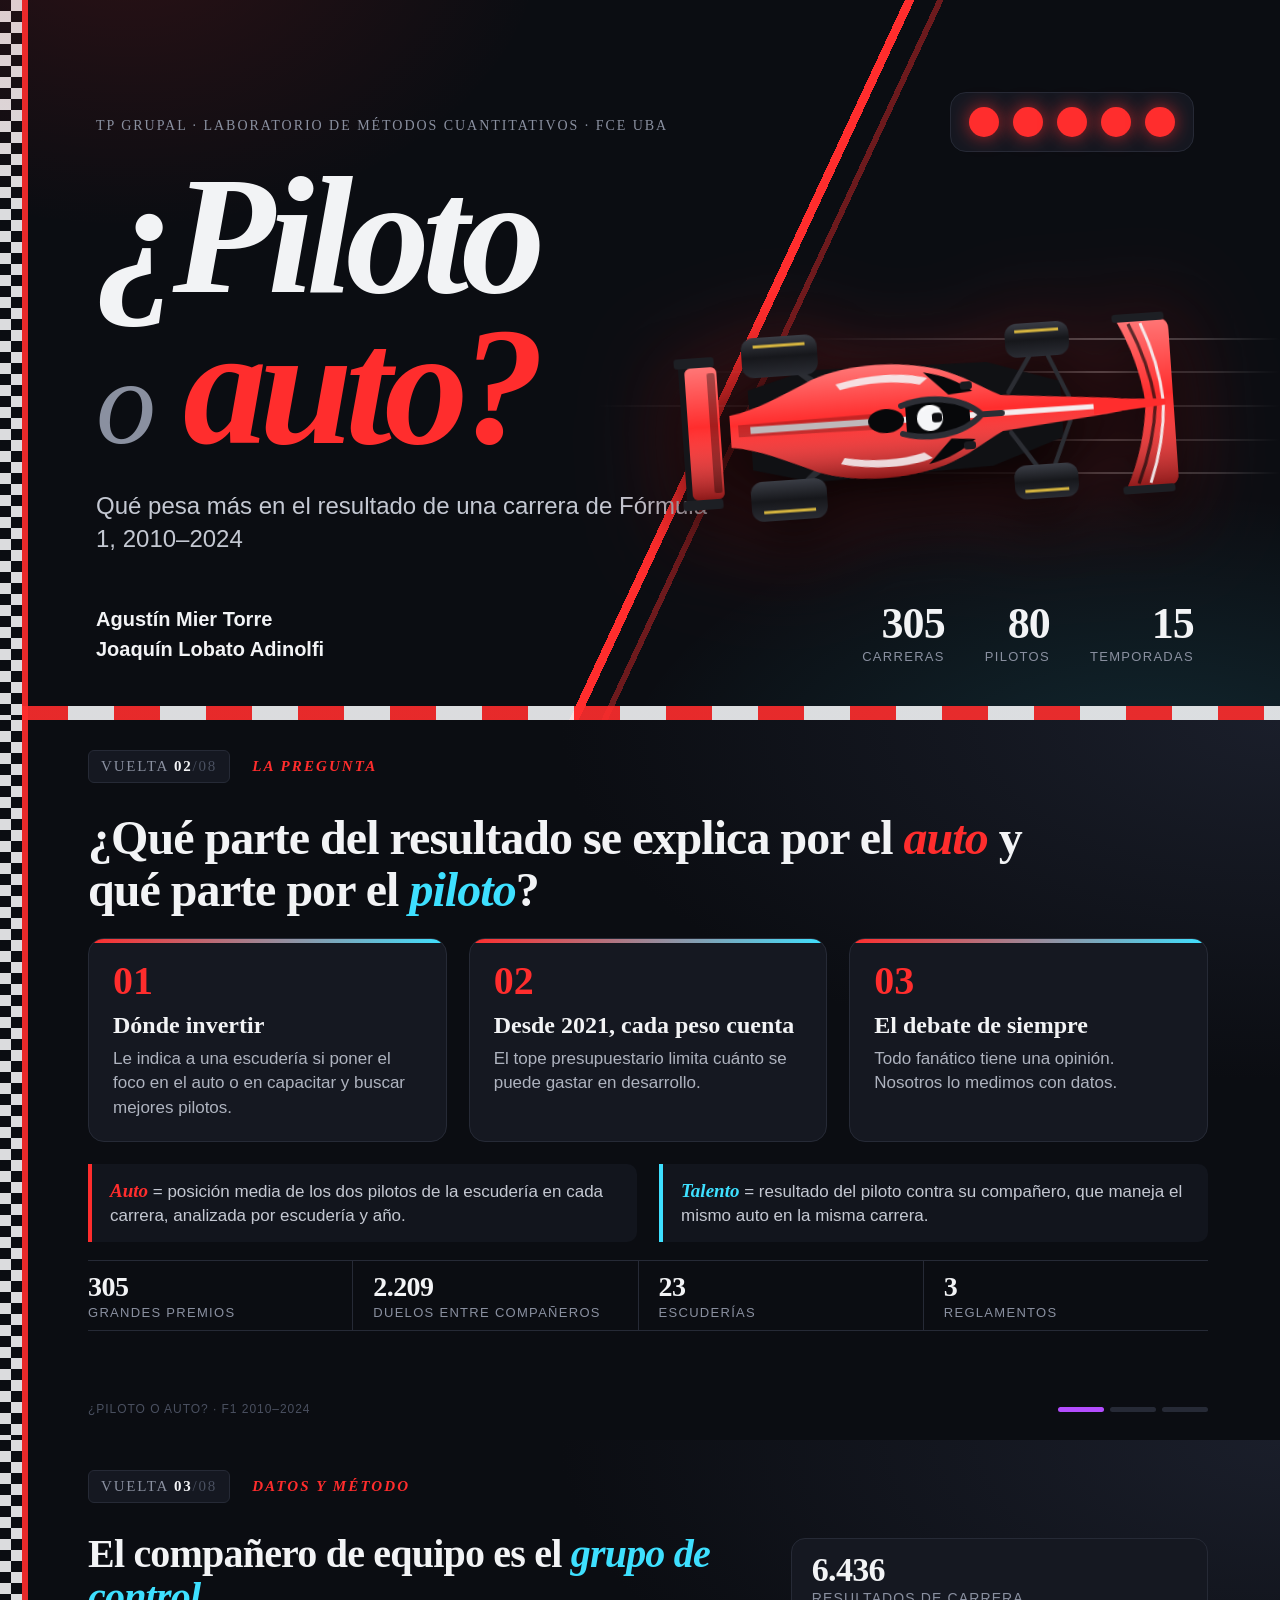
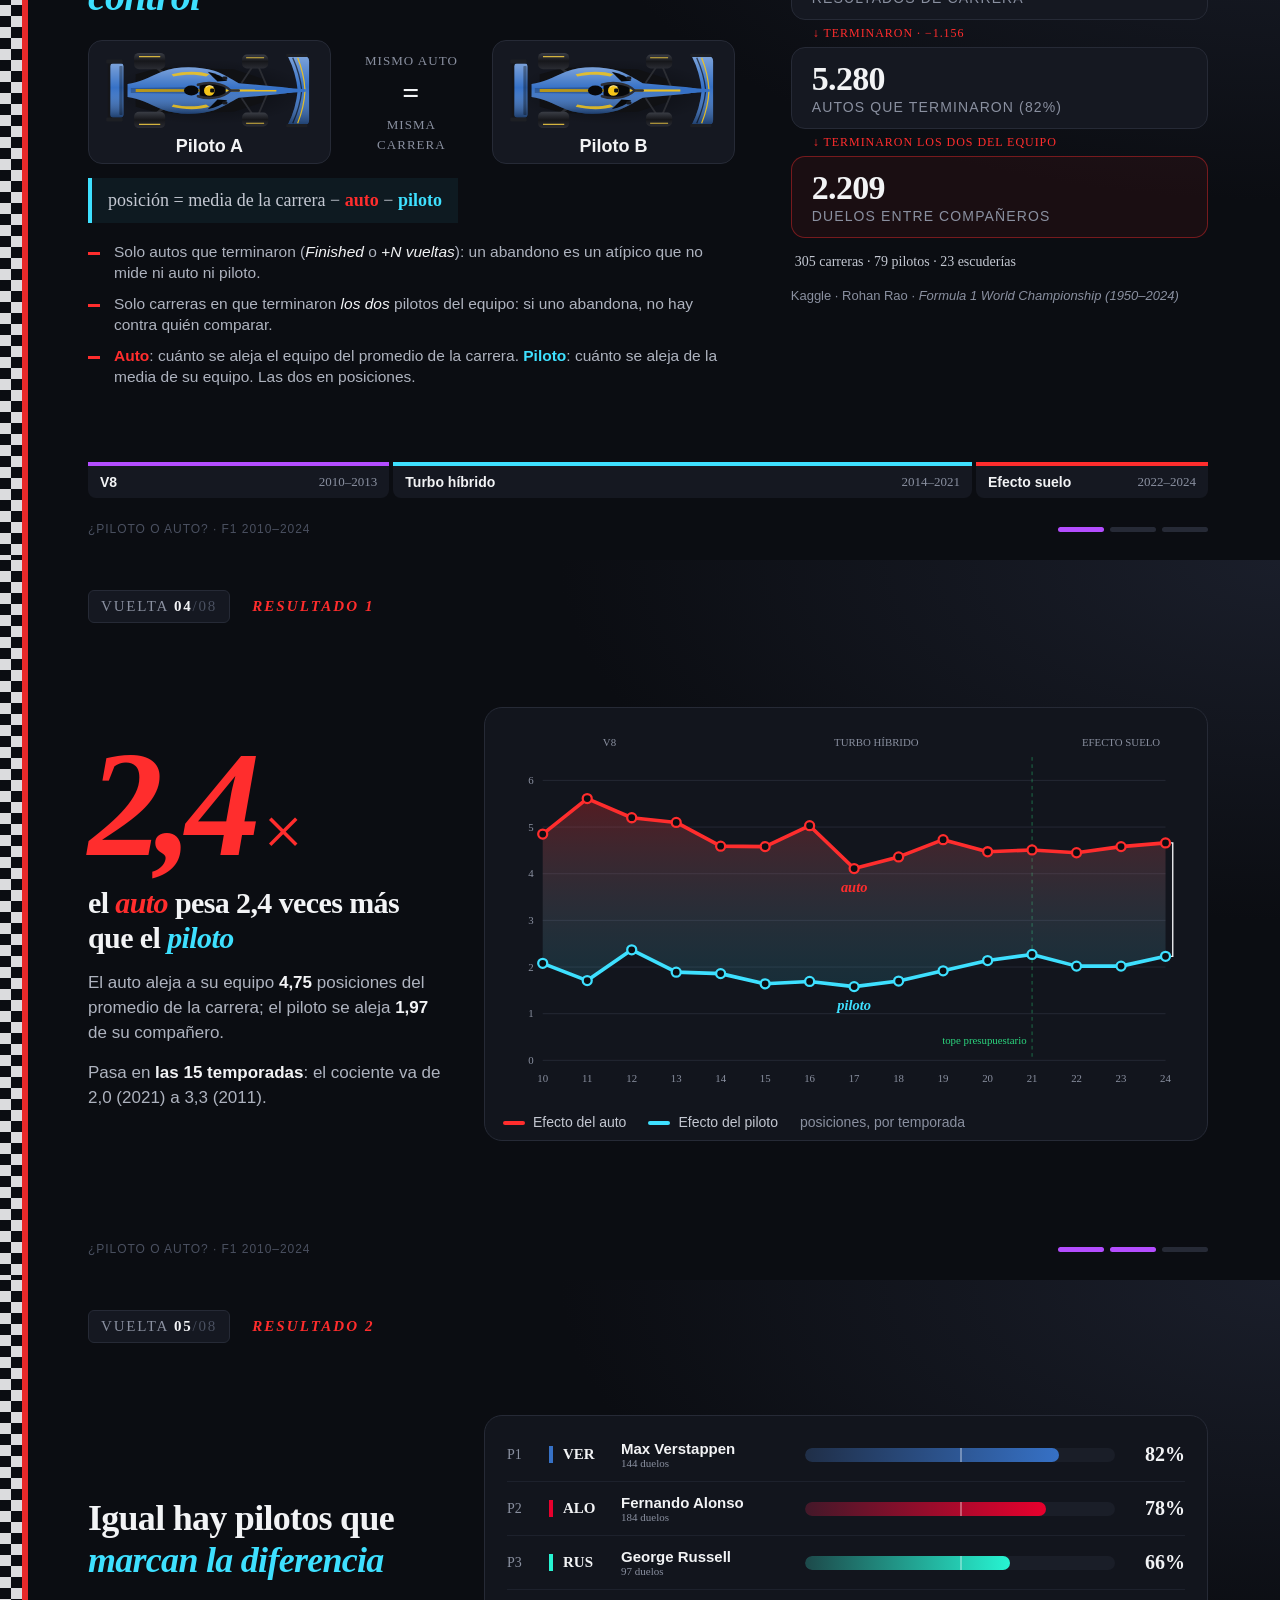
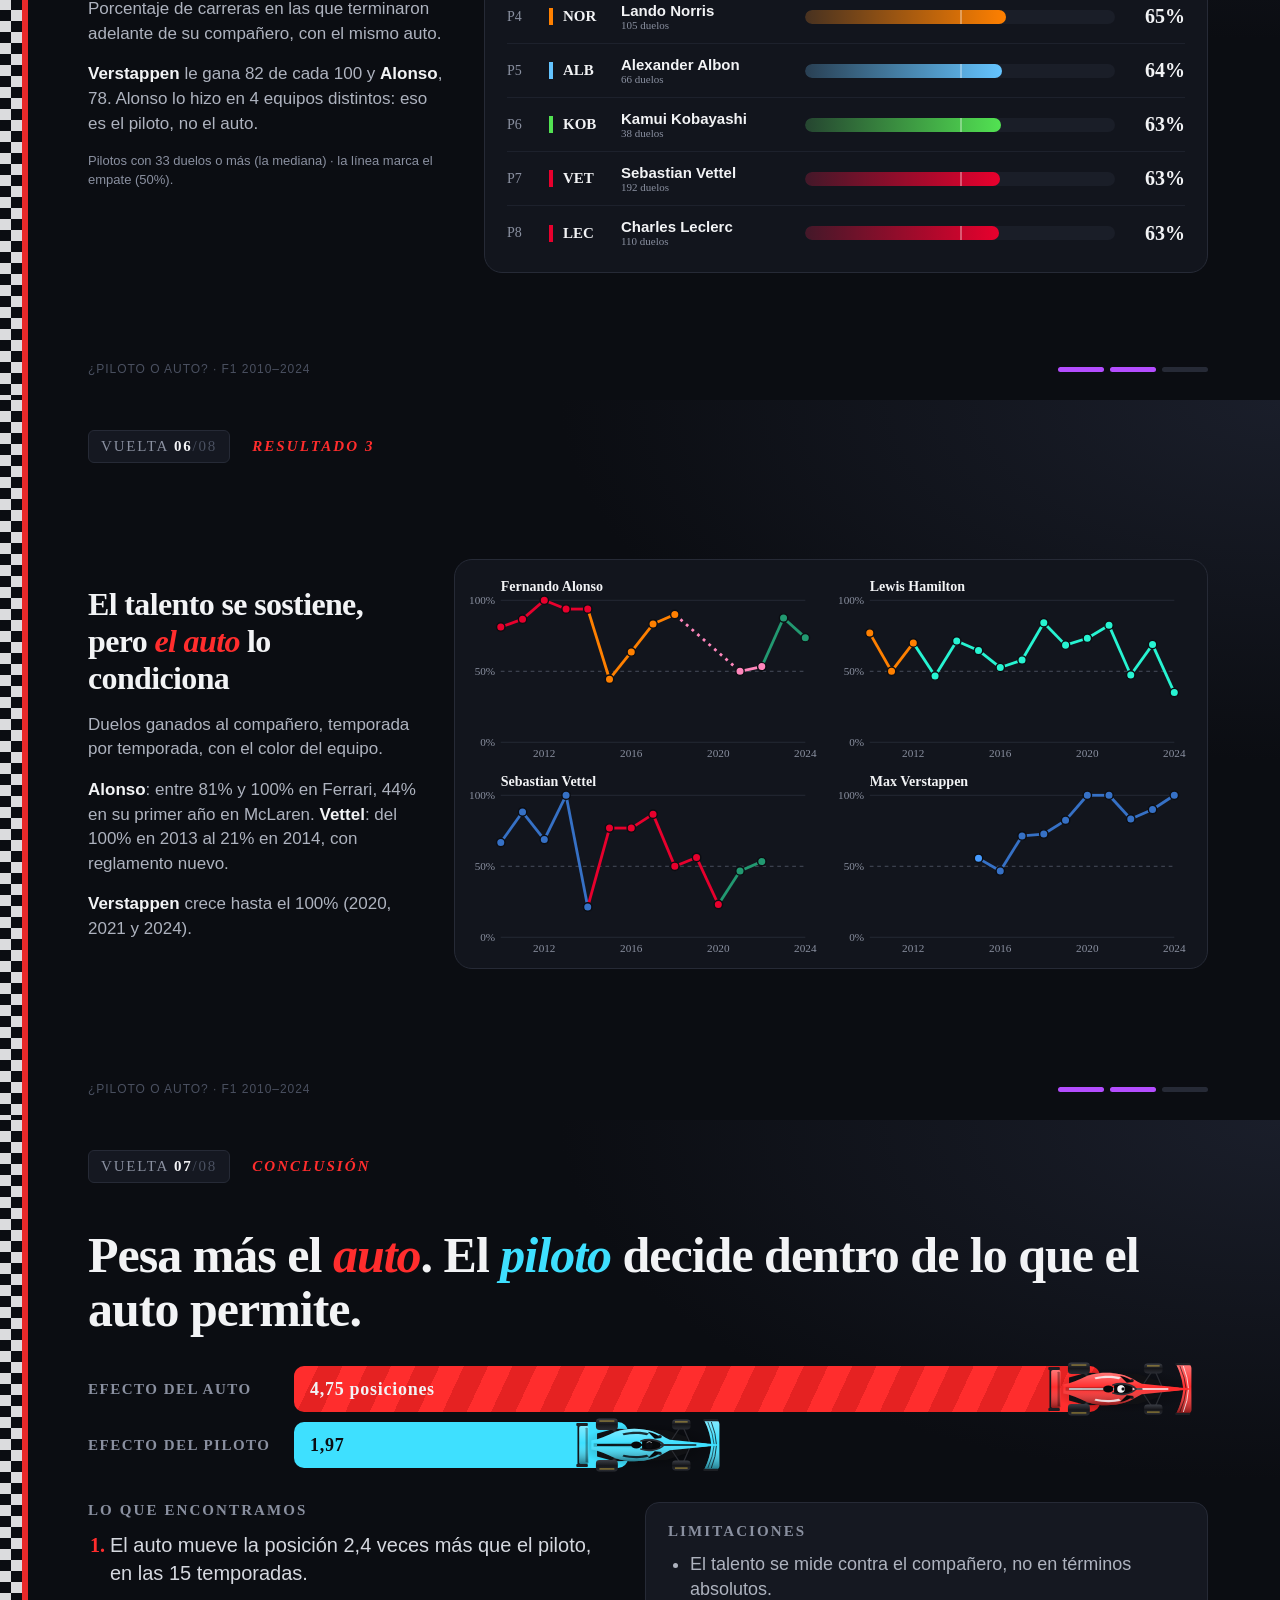
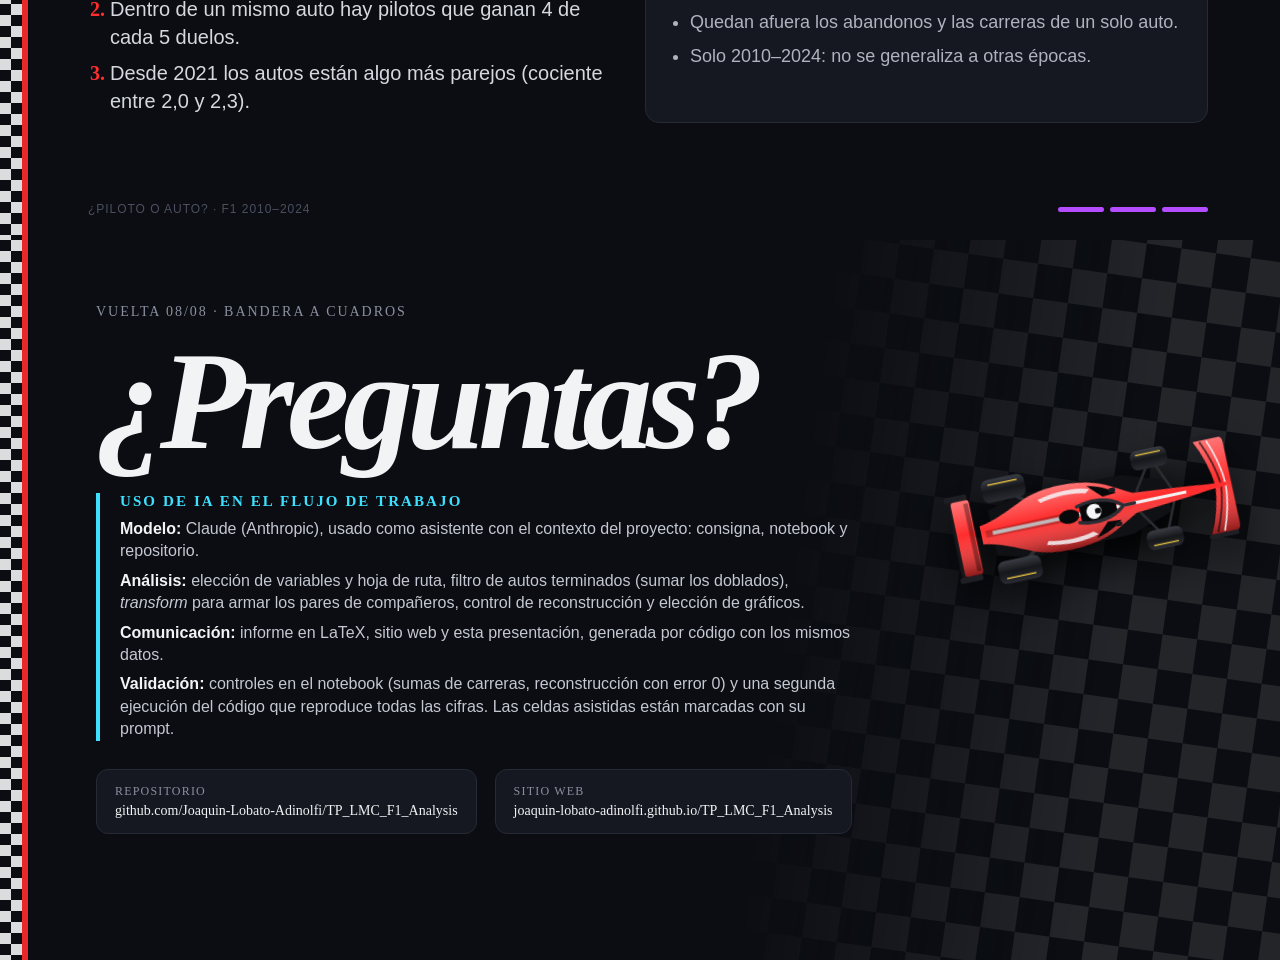
==== commit caca182c: "Presentación: diseño final, exportación a PPTX con notas y PNG por diapositiva Co-Authored-By: Claud" ====
--- a/presentacion/presentacion.html
+++ b/presentacion/presentacion.html
@@ -53,16 +53,16 @@
 .cifras b { display: block; font-family: 'JetBrains Mono'; font-size: 44px; color: #F2F3F5; letter-spacing: -.02em; }
 
 /* pregunta */
-.pregunta h2 { font-size: 56px; max-width: 1000px; margin-top: 8px; }
+.pregunta h2 { font-size: 48px; max-width: 1000px; margin-top: 0; }
 .definiciones { display: flex; gap: 22px; margin-top: 22px; }
 .definiciones div { flex: 1; font-size: 17px; line-height: 1.4; color: #C4C8D2; padding: 14px 18px; background: #12151D; border-left: 4px solid #262A36; border-radius: 0 10px 10px 0; }
 .definiciones div:first-child { border-color: #FF2D2D; } .definiciones div:last-child { border-color: #3EE0FF; }
 .definiciones b { font-family: 'Inter Display'; font-weight: 800; font-style: italic; font-size: 19px; }
-.tarjetas { display: flex; gap: 22px; margin-top: 44px; }
-.tarjeta { flex: 1; background: #151821; border: 1px solid #262A36; border-radius: 16px; padding: 24px 26px 26px; min-height: 0; position: relative; overflow: hidden; }
+.tarjetas { display: flex; gap: 22px; margin-top: 22px; }
+.tarjeta { flex: 1; background: #151821; border: 1px solid #262A36; border-radius: 16px; padding: 18px 24px 20px; min-height: 0; position: relative; overflow: hidden; }
 .tarjeta::before { content: ""; position: absolute; top: 0; left: 0; right: 0; height: 4px; background: linear-gradient(90deg, #FF2D2D, #3EE0FF); }
 .tarjeta .num { font-family: 'JetBrains Mono'; color: #FF2D2D; font-size: 40px; font-weight: 800; }
-.tarjeta h3 { font-size: 26px; margin: 16px 0 10px; font-weight: 700; }
+.tarjeta h3 { font-size: 24px; margin: 8px 0 8px; font-weight: 700; }
 .tarjeta p { color: #AEB3BF; font-size: 17px; line-height: 1.45; }
 
 /* método */
@@ -70,7 +70,7 @@
 .metodo-izq { flex: 1.55; }
 .metodo-izq h2 { font-size: 40px; }
 .garage { display: flex; align-items: center; gap: 22px; margin: 22px 0 14px; }
-.auto-box { width: 170px; height: 92px; border-radius: 14px; background: #151821; border: 1px solid #262A36;
+.auto-box { width: 250px; height: 124px; flex-direction: column; justify-content: center; gap: 2px !important; padding: 6px 14px !important; border-radius: 14px; background: #151821; border: 1px solid #262A36;
   display: flex; align-items: center; gap: 14px; padding: 0 20px; font-weight: 600; font-size: 18px; }
 .casco { width: 34px; height: 34px; border-radius: 50% 50% 40% 40%; }
 .igual { text-align: center; font-family: 'JetBrains Mono'; font-size: 13px; color: #8A90A0; line-height: 1.5; text-transform: uppercase; letter-spacing: .08em; }
@@ -129,6 +129,21 @@
 .tray .res-texto { flex: 0 0 330px; }
 .tray .res-texto h2 { font-size: 32px; }
 
+.velocidad { position: absolute; right: 0; top: 300px; width: 760px; height: 210px; }
+.velocidad i { position: absolute; right: 0; height: 2px; background: linear-gradient(90deg, transparent, #FFFFFF55 70%, transparent); }
+.auto-portada { position: absolute; right: 90px; top: 318px; width: 520px; height: 200px; transform: rotate(-4deg);
+  filter: drop-shadow(0 26px 30px #000C) drop-shadow(0 0 40px #FF2D2D44); }
+.auto-portada svg, .auto-box svg, .m-coche svg, .auto-cierre svg { width: 100%; height: 100%; display: block; }
+.kerb { position: absolute; left: 22px; right: 0; bottom: 0; height: 14px;
+  background: repeating-linear-gradient(90deg, #FF2D2D 0 46px, #F2F3F5 46px 92px); opacity: .9; }
+.tira { display: flex; gap: 0; margin-top: 18px; border-top: 1px solid #262A36; border-bottom: 1px solid #262A36; }
+.tira span { flex: 1; padding: 10px 20px; font-size: 13px; color: #8A90A0; text-transform: uppercase; letter-spacing: .1em; border-left: 1px solid #262A36; }
+.tira span:first-child { border-left: 0; padding-left: 0; }
+.tira b { display: block; font-family: 'JetBrains Mono'; font-size: 28px; color: #F2F3F5; letter-spacing: -.02em; margin-bottom: 2px; }
+.m-coche { position: absolute; right: -96px; top: -6px; width: 150px; height: 58px; }
+.fila-medidor > div { position: relative; }
+.auto-cierre { position: absolute; right: -60px; top: 150px; width: 300px; height: 115px; transform: rotate(-12deg); filter: drop-shadow(0 18px 22px #000C); }
+
 /* conclusión */
 .conclusion h2 { font-size: 50px; max-width: 1080px; margin-top: 16px; }
 .medidor { margin: 30px 0 34px; font-family: 'JetBrains Mono'; font-weight: 800; font-size: 18px; letter-spacing: .04em; }
@@ -171,6 +186,72 @@
     <p class="bajada">Qué pesa más en el resultado de una carrera de Fórmula 1, 2010–2024</p>
   </div>
   <div class="semaforo"><i></i><i></i><i></i><i></i><i></i></div>
+  <div class="velocidad"><i style="top:18%;width:62%"></i><i style="top:34%;width:78%"></i><i style="top:50%;width:90%"></i><i style="top:66%;width:74%"></i><i style="top:82%;width:58%"></i></div>
+  <div class="auto-portada"><svg viewBox="0 0 260 100" xmlns="http://www.w3.org/2000/svg" aria-hidden="true">
+  <defs>
+    <linearGradient id="cuportada" x1="0" y1="0" x2="0" y2="1">
+      <stop offset="0" stop-color="#fff" stop-opacity=".35"/><stop offset=".45" stop-color="#fff" stop-opacity="0"/>
+      <stop offset="1" stop-color="#000" stop-opacity=".45"/></linearGradient>
+    <linearGradient id="goportada" x1="0" y1="0" x2="0" y2="1">
+      <stop offset="0" stop-color="#3a3d45"/><stop offset=".5" stop-color="#16171b"/><stop offset="1" stop-color="#2a2c33"/></linearGradient>
+    <radialGradient id="caportada" cx=".5" cy=".5" r=".5">
+      <stop offset="0" stop-color="#000" stop-opacity=".55"/><stop offset="1" stop-color="#000" stop-opacity="0"/></radialGradient>
+  </defs>
+  <ellipse cx="130" cy="52" rx="122" ry="40" fill="url(#caportada)"/>
+  <!-- piso -->
+  <path d="M40 30 L70 22 L160 24 L196 36 L196 64 L160 76 L70 78 L40 70 Z" fill="#101114"/>
+  <!-- suspensión -->
+  <g stroke="#2b2d33" stroke-width="2.2" stroke-linecap="round">
+    <path d="M58 16 L84 38 M58 84 L84 62 M56 16 L96 42 M56 84 L96 58"/>
+    <path d="M186 16 L170 40 M186 84 L170 60 M188 16 L200 44 M188 84 L200 56"/>
+  </g>
+  <!-- gomas traseras y delanteras -->
+  <g>
+    <rect x="38" y="4" width="38" height="20" rx="6" fill="url(#goportada)"/><rect x="38" y="76" width="38" height="20" rx="6" fill="url(#goportada)"/>
+    <rect x="170" y="6" width="32" height="17" rx="6" fill="url(#goportada)"/><rect x="170" y="77" width="32" height="17" rx="6" fill="url(#goportada)"/>
+    <g stroke="#e8c341" stroke-width="1.4" opacity=".9"><path d="M44 8.5 h26 M44 91.5 h26 M175 10 h22 M175 90 h22"/></g>
+  </g>
+  <!-- alerón trasero -->
+  <rect x="6" y="14" width="10" height="72" rx="2" fill="#15161a"/>
+  <rect x="9" y="17" width="16" height="66" rx="3" fill="#FF2D2D"/>
+  <rect x="9" y="17" width="16" height="66" rx="3" fill="url(#cuportada)"/>
+  <rect x="20" y="20" width="4" height="60" rx="1" fill="#000" opacity=".35"/>
+  <rect x="4" y="12" width="20" height="5" rx="1.5" fill="#1d1f24"/><rect x="4" y="83" width="20" height="5" rx="1.5" fill="#1d1f24"/>
+  <!-- carrocería: pontones, cubierta de motor y morro -->
+  <path d="M30 42 C 44 40, 56 34, 72 27 C 90 20, 116 20, 136 26 C 148 30, 156 36, 166 41
+           L 214 45.5 C 226 46.5, 234 48, 236 50 C 234 52, 226 53.5, 214 54.5 L 166 59
+           C 156 64, 148 70, 136 74 C 116 80, 90 80, 72 73 C 56 66, 44 60, 30 58 Z" fill="#FF2D2D"/>
+  <path d="M30 42 C 44 40, 56 34, 72 27 C 90 20, 116 20, 136 26 C 148 30, 156 36, 166 41
+           L 214 45.5 C 226 46.5, 234 48, 236 50 C 234 52, 226 53.5, 214 54.5 L 166 59
+           C 156 64, 148 70, 136 74 C 116 80, 90 80, 72 73 C 56 66, 44 60, 30 58 Z" fill="url(#cuportada)"/>
+  <!-- entradas de aire de los pontones -->
+  <path d="M128 27 C 138 29, 146 33, 152 38 L 140 39 C 136 35, 132 31, 128 27 Z" fill="#07080a"/>
+  <path d="M128 73 C 138 71, 146 67, 152 62 L 140 61 C 136 65, 132 69, 128 73 Z" fill="#07080a"/>
+  <!-- franja de acento -->
+  <path d="M40 48.2 L 214 48.8 L 214 51.2 L 40 51.8 Z" fill="#F5F6F8" opacity=".95"/>
+  <path d="M84 30 C 100 26, 118 26, 130 30 L 126 33 C 114 30, 100 30, 86 33 Z" fill="#F5F6F8" opacity=".85"/>
+  <path d="M84 70 C 100 74, 118 74, 130 70 L 126 67 C 114 70, 100 70, 86 67 Z" fill="#F5F6F8" opacity=".85"/>
+  <!-- aleta de tiburón y toma de aire -->
+  <path d="M34 47 L 104 46 L 104 54 L 34 53 Z" fill="#000" opacity=".22"/>
+  <ellipse cx="108" cy="50" rx="9" ry="6" fill="#07080a"/>
+  <!-- cockpit, halo y casco -->
+  <path d="M118 42 C 128 40, 142 41, 150 45 L 150 55 C 142 59, 128 60, 118 58 Z" fill="#07080a"/>
+  <circle cx="130" cy="50" r="6.5" fill="#F5F6F8"/>
+  <path d="M126 46 a6.5 6.5 0 0 1 9 0" fill="none" stroke="#fff" stroke-opacity=".6" stroke-width="1.5"/>
+  <rect x="131" y="47.6" width="5" height="4.8" rx="1.6" fill="#0d0e11"/>
+  <path d="M116 43 C 128 39, 146 40, 156 50 C 146 60, 128 61, 116 57" fill="none" stroke="#2c2e35" stroke-width="3" stroke-linecap="round"/>
+  <path d="M156 50 L 166 50" stroke="#2c2e35" stroke-width="3" stroke-linecap="round"/>
+  <!-- espejos -->
+  <rect x="146" y="33" width="6" height="4" rx="1.5" fill="#1a1b20"/><rect x="146" y="63" width="6" height="4" rx="1.5" fill="#1a1b20"/>
+  <!-- alerón delantero -->
+  <path d="M226 8 H246 Q252 8 252 14 V86 Q252 92 246 92 H226 Q236 72 238 50 Q236 28 226 8 Z" fill="#FF2D2D"/>
+  <path d="M226 8 H246 Q252 8 252 14 V86 Q252 92 246 92 H226 Q236 72 238 50 Q236 28 226 8 Z" fill="url(#cuportada)"/>
+  <path d="M232 10 Q241 30 243 50 Q241 70 232 90" fill="none" stroke="#07080a" stroke-width="1.6" opacity=".65"/>
+  <path d="M238 10 Q246 30 247 50 Q246 70 238 90" fill="none" stroke="#F5F6F8" stroke-width="1.5" opacity=".9"/>
+  <rect x="224" y="5" width="26" height="4" rx="1.5" fill="#1d1f24"/><rect x="224" y="91" width="26" height="4" rx="1.5" fill="#1d1f24"/>
+  <path d="M212 46 L 248 48.5 L 248 51.5 L 212 54 Z" fill="#FF2D2D"/>
+</svg></div>
+  <div class="kerb"></div>
   <div class="portada-pie">
     <div><b>Agustín Mier Torre</b><b>Joaquín Lobato Adinolfi</b></div>
     <div class="cifras">
@@ -198,6 +279,10 @@
     <div class="definiciones">
       <div><b class="a">Auto</b> = posición media de los dos pilotos de la escudería en cada carrera, analizada por escudería y año.</div>
       <div><b class="p">Talento</b> = resultado del piloto contra su compañero, que maneja el mismo auto en la misma carrera.</div>
+    </div>
+    <div class="tira">
+      <span><b>305</b>Grandes Premios</span><span><b>2.209</b>duelos entre compañeros</span>
+      <span><b>23</b>escuderías</span><span><b>3</b>reglamentos</span>
     </div>
   </div>
   <footer>
@@ -217,9 +302,135 @@
     <div class="metodo-izq">
       <h2>El compañero de equipo es el <em class="p">grupo de control</em></h2>
       <div class="garage">
-        <div class="auto-box"><div class="casco" style="background:#3EE0FF"></div><span>Piloto A</span></div>
+        <div class="auto-box"><svg viewBox="0 0 260 100" xmlns="http://www.w3.org/2000/svg" aria-hidden="true">
+  <defs>
+    <linearGradient id="cuga" x1="0" y1="0" x2="0" y2="1">
+      <stop offset="0" stop-color="#fff" stop-opacity=".35"/><stop offset=".45" stop-color="#fff" stop-opacity="0"/>
+      <stop offset="1" stop-color="#000" stop-opacity=".45"/></linearGradient>
+    <linearGradient id="goga" x1="0" y1="0" x2="0" y2="1">
+      <stop offset="0" stop-color="#3a3d45"/><stop offset=".5" stop-color="#16171b"/><stop offset="1" stop-color="#2a2c33"/></linearGradient>
+    <radialGradient id="caga" cx=".5" cy=".5" r=".5">
+      <stop offset="0" stop-color="#000" stop-opacity=".55"/><stop offset="1" stop-color="#000" stop-opacity="0"/></radialGradient>
+  </defs>
+  <ellipse cx="130" cy="52" rx="122" ry="40" fill="url(#caga)"/>
+  <!-- piso -->
+  <path d="M40 30 L70 22 L160 24 L196 36 L196 64 L160 76 L70 78 L40 70 Z" fill="#101114"/>
+  <!-- suspensión -->
+  <g stroke="#2b2d33" stroke-width="2.2" stroke-linecap="round">
+    <path d="M58 16 L84 38 M58 84 L84 62 M56 16 L96 42 M56 84 L96 58"/>
+    <path d="M186 16 L170 40 M186 84 L170 60 M188 16 L200 44 M188 84 L200 56"/>
+  </g>
+  <!-- gomas traseras y delanteras -->
+  <g>
+    <rect x="38" y="4" width="38" height="20" rx="6" fill="url(#goga)"/><rect x="38" y="76" width="38" height="20" rx="6" fill="url(#goga)"/>
+    <rect x="170" y="6" width="32" height="17" rx="6" fill="url(#goga)"/><rect x="170" y="77" width="32" height="17" rx="6" fill="url(#goga)"/>
+    <g stroke="#e8c341" stroke-width="1.4" opacity=".9"><path d="M44 8.5 h26 M44 91.5 h26 M175 10 h22 M175 90 h22"/></g>
+  </g>
+  <!-- alerón trasero -->
+  <rect x="6" y="14" width="10" height="72" rx="2" fill="#15161a"/>
+  <rect x="9" y="17" width="16" height="66" rx="3" fill="#3671C6"/>
+  <rect x="9" y="17" width="16" height="66" rx="3" fill="url(#cuga)"/>
+  <rect x="20" y="20" width="4" height="60" rx="1" fill="#000" opacity=".35"/>
+  <rect x="4" y="12" width="20" height="5" rx="1.5" fill="#1d1f24"/><rect x="4" y="83" width="20" height="5" rx="1.5" fill="#1d1f24"/>
+  <!-- carrocería: pontones, cubierta de motor y morro -->
+  <path d="M30 42 C 44 40, 56 34, 72 27 C 90 20, 116 20, 136 26 C 148 30, 156 36, 166 41
+           L 214 45.5 C 226 46.5, 234 48, 236 50 C 234 52, 226 53.5, 214 54.5 L 166 59
+           C 156 64, 148 70, 136 74 C 116 80, 90 80, 72 73 C 56 66, 44 60, 30 58 Z" fill="#3671C6"/>
+  <path d="M30 42 C 44 40, 56 34, 72 27 C 90 20, 116 20, 136 26 C 148 30, 156 36, 166 41
+           L 214 45.5 C 226 46.5, 234 48, 236 50 C 234 52, 226 53.5, 214 54.5 L 166 59
+           C 156 64, 148 70, 136 74 C 116 80, 90 80, 72 73 C 56 66, 44 60, 30 58 Z" fill="url(#cuga)"/>
+  <!-- entradas de aire de los pontones -->
+  <path d="M128 27 C 138 29, 146 33, 152 38 L 140 39 C 136 35, 132 31, 128 27 Z" fill="#07080a"/>
+  <path d="M128 73 C 138 71, 146 67, 152 62 L 140 61 C 136 65, 132 69, 128 73 Z" fill="#07080a"/>
+  <!-- franja de acento -->
+  <path d="M40 48.2 L 214 48.8 L 214 51.2 L 40 51.8 Z" fill="#F5C518" opacity=".95"/>
+  <path d="M84 30 C 100 26, 118 26, 130 30 L 126 33 C 114 30, 100 30, 86 33 Z" fill="#F5C518" opacity=".85"/>
+  <path d="M84 70 C 100 74, 118 74, 130 70 L 126 67 C 114 70, 100 70, 86 67 Z" fill="#F5C518" opacity=".85"/>
+  <!-- aleta de tiburón y toma de aire -->
+  <path d="M34 47 L 104 46 L 104 54 L 34 53 Z" fill="#000" opacity=".22"/>
+  <ellipse cx="108" cy="50" rx="9" ry="6" fill="#07080a"/>
+  <!-- cockpit, halo y casco -->
+  <path d="M118 42 C 128 40, 142 41, 150 45 L 150 55 C 142 59, 128 60, 118 58 Z" fill="#07080a"/>
+  <circle cx="130" cy="50" r="6.5" fill="#F5C518"/>
+  <path d="M126 46 a6.5 6.5 0 0 1 9 0" fill="none" stroke="#fff" stroke-opacity=".6" stroke-width="1.5"/>
+  <rect x="131" y="47.6" width="5" height="4.8" rx="1.6" fill="#0d0e11"/>
+  <path d="M116 43 C 128 39, 146 40, 156 50 C 146 60, 128 61, 116 57" fill="none" stroke="#2c2e35" stroke-width="3" stroke-linecap="round"/>
+  <path d="M156 50 L 166 50" stroke="#2c2e35" stroke-width="3" stroke-linecap="round"/>
+  <!-- espejos -->
+  <rect x="146" y="33" width="6" height="4" rx="1.5" fill="#1a1b20"/><rect x="146" y="63" width="6" height="4" rx="1.5" fill="#1a1b20"/>
+  <!-- alerón delantero -->
+  <path d="M226 8 H246 Q252 8 252 14 V86 Q252 92 246 92 H226 Q236 72 238 50 Q236 28 226 8 Z" fill="#3671C6"/>
+  <path d="M226 8 H246 Q252 8 252 14 V86 Q252 92 246 92 H226 Q236 72 238 50 Q236 28 226 8 Z" fill="url(#cuga)"/>
+  <path d="M232 10 Q241 30 243 50 Q241 70 232 90" fill="none" stroke="#07080a" stroke-width="1.6" opacity=".65"/>
+  <path d="M238 10 Q246 30 247 50 Q246 70 238 90" fill="none" stroke="#F5C518" stroke-width="1.5" opacity=".9"/>
+  <rect x="224" y="5" width="26" height="4" rx="1.5" fill="#1d1f24"/><rect x="224" y="91" width="26" height="4" rx="1.5" fill="#1d1f24"/>
+  <path d="M212 46 L 248 48.5 L 248 51.5 L 212 54 Z" fill="#3671C6"/>
+</svg><span>Piloto A</span></div>
         <div class="igual">mismo auto<br><b>=</b><br>misma carrera</div>
-        <div class="auto-box"><div class="casco" style="background:#C77DFF"></div><span>Piloto B</span></div>
+        <div class="auto-box"><svg viewBox="0 0 260 100" xmlns="http://www.w3.org/2000/svg" aria-hidden="true">
+  <defs>
+    <linearGradient id="cugb" x1="0" y1="0" x2="0" y2="1">
+      <stop offset="0" stop-color="#fff" stop-opacity=".35"/><stop offset=".45" stop-color="#fff" stop-opacity="0"/>
+      <stop offset="1" stop-color="#000" stop-opacity=".45"/></linearGradient>
+    <linearGradient id="gogb" x1="0" y1="0" x2="0" y2="1">
+      <stop offset="0" stop-color="#3a3d45"/><stop offset=".5" stop-color="#16171b"/><stop offset="1" stop-color="#2a2c33"/></linearGradient>
+    <radialGradient id="cagb" cx=".5" cy=".5" r=".5">
+      <stop offset="0" stop-color="#000" stop-opacity=".55"/><stop offset="1" stop-color="#000" stop-opacity="0"/></radialGradient>
+  </defs>
+  <ellipse cx="130" cy="52" rx="122" ry="40" fill="url(#cagb)"/>
+  <!-- piso -->
+  <path d="M40 30 L70 22 L160 24 L196 36 L196 64 L160 76 L70 78 L40 70 Z" fill="#101114"/>
+  <!-- suspensión -->
+  <g stroke="#2b2d33" stroke-width="2.2" stroke-linecap="round">
+    <path d="M58 16 L84 38 M58 84 L84 62 M56 16 L96 42 M56 84 L96 58"/>
+    <path d="M186 16 L170 40 M186 84 L170 60 M188 16 L200 44 M188 84 L200 56"/>
+  </g>
+  <!-- gomas traseras y delanteras -->
+  <g>
+    <rect x="38" y="4" width="38" height="20" rx="6" fill="url(#gogb)"/><rect x="38" y="76" width="38" height="20" rx="6" fill="url(#gogb)"/>
+    <rect x="170" y="6" width="32" height="17" rx="6" fill="url(#gogb)"/><rect x="170" y="77" width="32" height="17" rx="6" fill="url(#gogb)"/>
+    <g stroke="#e8c341" stroke-width="1.4" opacity=".9"><path d="M44 8.5 h26 M44 91.5 h26 M175 10 h22 M175 90 h22"/></g>
+  </g>
+  <!-- alerón trasero -->
+  <rect x="6" y="14" width="10" height="72" rx="2" fill="#15161a"/>
+  <rect x="9" y="17" width="16" height="66" rx="3" fill="#3671C6"/>
+  <rect x="9" y="17" width="16" height="66" rx="3" fill="url(#cugb)"/>
+  <rect x="20" y="20" width="4" height="60" rx="1" fill="#000" opacity=".35"/>
+  <rect x="4" y="12" width="20" height="5" rx="1.5" fill="#1d1f24"/><rect x="4" y="83" width="20" height="5" rx="1.5" fill="#1d1f24"/>
+  <!-- carrocería: pontones, cubierta de motor y morro -->
+  <path d="M30 42 C 44 40, 56 34, 72 27 C 90 20, 116 20, 136 26 C 148 30, 156 36, 166 41
+           L 214 45.5 C 226 46.5, 234 48, 236 50 C 234 52, 226 53.5, 214 54.5 L 166 59
+           C 156 64, 148 70, 136 74 C 116 80, 90 80, 72 73 C 56 66, 44 60, 30 58 Z" fill="#3671C6"/>
+  <path d="M30 42 C 44 40, 56 34, 72 27 C 90 20, 116 20, 136 26 C 148 30, 156 36, 166 41
+           L 214 45.5 C 226 46.5, 234 48, 236 50 C 234 52, 226 53.5, 214 54.5 L 166 59
+           C 156 64, 148 70, 136 74 C 116 80, 90 80, 72 73 C 56 66, 44 60, 30 58 Z" fill="url(#cugb)"/>
+  <!-- entradas de aire de los pontones -->
+  <path d="M128 27 C 138 29, 146 33, 152 38 L 140 39 C 136 35, 132 31, 128 27 Z" fill="#07080a"/>
+  <path d="M128 73 C 138 71, 146 67, 152 62 L 140 61 C 136 65, 132 69, 128 73 Z" fill="#07080a"/>
+  <!-- franja de acento -->
+  <path d="M40 48.2 L 214 48.8 L 214 51.2 L 40 51.8 Z" fill="#F5C518" opacity=".95"/>
+  <path d="M84 30 C 100 26, 118 26, 130 30 L 126 33 C 114 30, 100 30, 86 33 Z" fill="#F5C518" opacity=".85"/>
+  <path d="M84 70 C 100 74, 118 74, 130 70 L 126 67 C 114 70, 100 70, 86 67 Z" fill="#F5C518" opacity=".85"/>
+  <!-- aleta de tiburón y toma de aire -->
+  <path d="M34 47 L 104 46 L 104 54 L 34 53 Z" fill="#000" opacity=".22"/>
+  <ellipse cx="108" cy="50" rx="9" ry="6" fill="#07080a"/>
+  <!-- cockpit, halo y casco -->
+  <path d="M118 42 C 128 40, 142 41, 150 45 L 150 55 C 142 59, 128 60, 118 58 Z" fill="#07080a"/>
+  <circle cx="130" cy="50" r="6.5" fill="#F5C518"/>
+  <path d="M126 46 a6.5 6.5 0 0 1 9 0" fill="none" stroke="#fff" stroke-opacity=".6" stroke-width="1.5"/>
+  <rect x="131" y="47.6" width="5" height="4.8" rx="1.6" fill="#0d0e11"/>
+  <path d="M116 43 C 128 39, 146 40, 156 50 C 146 60, 128 61, 116 57" fill="none" stroke="#2c2e35" stroke-width="3" stroke-linecap="round"/>
+  <path d="M156 50 L 166 50" stroke="#2c2e35" stroke-width="3" stroke-linecap="round"/>
+  <!-- espejos -->
+  <rect x="146" y="33" width="6" height="4" rx="1.5" fill="#1a1b20"/><rect x="146" y="63" width="6" height="4" rx="1.5" fill="#1a1b20"/>
+  <!-- alerón delantero -->
+  <path d="M226 8 H246 Q252 8 252 14 V86 Q252 92 246 92 H226 Q236 72 238 50 Q236 28 226 8 Z" fill="#3671C6"/>
+  <path d="M226 8 H246 Q252 8 252 14 V86 Q252 92 246 92 H226 Q236 72 238 50 Q236 28 226 8 Z" fill="url(#cugb)"/>
+  <path d="M232 10 Q241 30 243 50 Q241 70 232 90" fill="none" stroke="#07080a" stroke-width="1.6" opacity=".65"/>
+  <path d="M238 10 Q246 30 247 50 Q246 70 238 90" fill="none" stroke="#F5C518" stroke-width="1.5" opacity=".9"/>
+  <rect x="224" y="5" width="26" height="4" rx="1.5" fill="#1d1f24"/><rect x="224" y="91" width="26" height="4" rx="1.5" fill="#1d1f24"/>
+  <path d="M212 46 L 248 48.5 L 248 51.5 L 212 54 Z" fill="#3671C6"/>
+</svg><span>Piloto B</span></div>
       </div>
       <div class="ecuacion">posición = media de la carrera − <b class="a">auto</b> − <b class="p">piloto</b></div>
       <ul class="pasos">
@@ -265,7 +476,7 @@
       <p>El auto aleja a su equipo <b>4,75</b> posiciones del promedio de la carrera; el piloto se aleja <b>1,97</b> de su compañero.</p>
       <p>Pasa en <b>las 15 temporadas</b>: el cociente va de 2,0 (2021) a 3,3 (2011).</p>
     </div>
-    <div class="res-grafico"><svg viewBox="0 0 760 400" width="760" height="400"><text x="119.0" y="18" class="eje" text-anchor="middle">V8</text><text x="419.0" y="18" class="eje" text-anchor="middle">TURBO HÍBRIDO</text><text x="694.0" y="18" class="eje" text-anchor="middle">EFECTO SUELO</text><line x1="44" x2="744" y1="366.0" y2="366.0" stroke="#262A36"/><text x="34" y="370.0" class="eje" text-anchor="end">0</text><line x1="44" x2="744" y1="314.3076923076923" y2="314.3076923076923" stroke="#262A36"/><text x="34" y="318.3076923076923" class="eje" text-anchor="end">1</text><line x1="44" x2="744" y1="262.61538461538464" y2="262.61538461538464" stroke="#262A36"/><text x="34" y="266.61538461538464" class="eje" text-anchor="end">2</text><line x1="44" x2="744" y1="210.9230769230769" y2="210.9230769230769" stroke="#262A36"/><text x="34" y="214.9230769230769" class="eje" text-anchor="end">3</text><line x1="44" x2="744" y1="159.23076923076923" y2="159.23076923076923" stroke="#262A36"/><text x="34" y="163.23076923076923" class="eje" text-anchor="end">4</text><line x1="44" x2="744" y1="107.53846153846155" y2="107.53846153846155" stroke="#262A36"/><text x="34" y="111.53846153846155" class="eje" text-anchor="end">5</text><line x1="44" x2="744" y1="55.84615384615385" y2="55.84615384615385" stroke="#262A36"/><text x="34" y="59.84615384615385" class="eje" text-anchor="end">6</text><text x="44.0" y="390" class="eje" text-anchor="middle">10</text><text x="94.0" y="390" class="eje" text-anchor="middle">11</text><text x="144.0" y="390" class="eje" text-anchor="middle">12</text><text x="194.0" y="390" class="eje" text-anchor="middle">13</text><text x="244.0" y="390" class="eje" text-anchor="middle">14</text><text x="294.0" y="390" class="eje" text-anchor="middle">15</text><text x="344.0" y="390" class="eje" text-anchor="middle">16</text><text x="394.0" y="390" class="eje" text-anchor="middle">17</text><text x="444.0" y="390" class="eje" text-anchor="middle">18</text><text x="494.00000000000006" y="390" class="eje" text-anchor="middle">19</text><text x="544.0" y="390" class="eje" text-anchor="middle">20</text><text x="594.0" y="390" class="eje" text-anchor="middle">21</text><text x="644.0" y="390" class="eje" text-anchor="middle">22</text><text x="694.0" y="390" class="eje" text-anchor="middle">23</text><text x="744.0" y="390" class="eje" text-anchor="middle">24</text><line x1="594.0" x2="594.0" y1="30" y2="366" stroke="#2BD47D" stroke-opacity=".5" stroke-dasharray="4 4"/><text x="588.0" y="347.90769230769234" class="nota" text-anchor="end" style="fill:#2BD47D">tope presupuestario</text><polyline points="44.0,115.3 94.0,76.0 144.0,97.2 194.0,102.4 244.0,128.7 294.0,129.2 344.0,106.0 394.0,153.5 444.0,140.6 494.0,121.5 544.0,134.9 594.0,132.9 644.0,136.0 694.0,129.2 744.0,125.1" fill="none" stroke="#FF2D2D" stroke-width="4" stroke-linejoin="round"/><circle cx="44.0" cy="115.3" r="5" fill="#0B0D12" stroke="#FF2D2D" stroke-width="2.5"/><circle cx="94.0" cy="76.0" r="5" fill="#0B0D12" stroke="#FF2D2D" stroke-width="2.5"/><circle cx="144.0" cy="97.2" r="5" fill="#0B0D12" stroke="#FF2D2D" stroke-width="2.5"/><circle cx="194.0" cy="102.4" r="5" fill="#0B0D12" stroke="#FF2D2D" stroke-width="2.5"/><circle cx="244.0" cy="128.7" r="5" fill="#0B0D12" stroke="#FF2D2D" stroke-width="2.5"/><circle cx="294.0" cy="129.2" r="5" fill="#0B0D12" stroke="#FF2D2D" stroke-width="2.5"/><circle cx="344.0" cy="106.0" r="5" fill="#0B0D12" stroke="#FF2D2D" stroke-width="2.5"/><circle cx="394.0" cy="153.5" r="5" fill="#0B0D12" stroke="#FF2D2D" stroke-width="2.5"/><circle cx="444.0" cy="140.6" r="5" fill="#0B0D12" stroke="#FF2D2D" stroke-width="2.5"/><circle cx="494.0" cy="121.5" r="5" fill="#0B0D12" stroke="#FF2D2D" stroke-width="2.5"/><circle cx="544.0" cy="134.9" r="5" fill="#0B0D12" stroke="#FF2D2D" stroke-width="2.5"/><circle cx="594.0" cy="132.9" r="5" fill="#0B0D12" stroke="#FF2D2D" stroke-width="2.5"/><circle cx="644.0" cy="136.0" r="5" fill="#0B0D12" stroke="#FF2D2D" stroke-width="2.5"/><circle cx="694.0" cy="129.2" r="5" fill="#0B0D12" stroke="#FF2D2D" stroke-width="2.5"/><circle cx="744.0" cy="125.1" r="5" fill="#0B0D12" stroke="#FF2D2D" stroke-width="2.5"/><polyline points="44.0,258.5 94.0,277.6 144.0,243.5 194.0,268.3 244.0,269.9 294.0,281.2 344.0,278.6 394.0,284.3 444.0,278.1 494.0,266.8 544.0,255.4 594.0,248.7 644.0,261.6 694.0,261.6 744.0,250.7" fill="none" stroke="#3EE0FF" stroke-width="4" stroke-linejoin="round"/><circle cx="44.0" cy="258.5" r="5" fill="#0B0D12" stroke="#3EE0FF" stroke-width="2.5"/><circle cx="94.0" cy="277.6" r="5" fill="#0B0D12" stroke="#3EE0FF" stroke-width="2.5"/><circle cx="144.0" cy="243.5" r="5" fill="#0B0D12" stroke="#3EE0FF" stroke-width="2.5"/><circle cx="194.0" cy="268.3" r="5" fill="#0B0D12" stroke="#3EE0FF" stroke-width="2.5"/><circle cx="244.0" cy="269.9" r="5" fill="#0B0D12" stroke="#3EE0FF" stroke-width="2.5"/><circle cx="294.0" cy="281.2" r="5" fill="#0B0D12" stroke="#3EE0FF" stroke-width="2.5"/><circle cx="344.0" cy="278.6" r="5" fill="#0B0D12" stroke="#3EE0FF" stroke-width="2.5"/><circle cx="394.0" cy="284.3" r="5" fill="#0B0D12" stroke="#3EE0FF" stroke-width="2.5"/><circle cx="444.0" cy="278.1" r="5" fill="#0B0D12" stroke="#3EE0FF" stroke-width="2.5"/><circle cx="494.0" cy="266.8" r="5" fill="#0B0D12" stroke="#3EE0FF" stroke-width="2.5"/><circle cx="544.0" cy="255.4" r="5" fill="#0B0D12" stroke="#3EE0FF" stroke-width="2.5"/><circle cx="594.0" cy="248.7" r="5" fill="#0B0D12" stroke="#3EE0FF" stroke-width="2.5"/><circle cx="644.0" cy="261.6" r="5" fill="#0B0D12" stroke="#3EE0FF" stroke-width="2.5"/><circle cx="694.0" cy="261.6" r="5" fill="#0B0D12" stroke="#3EE0FF" stroke-width="2.5"/><circle cx="744.0" cy="250.7" r="5" fill="#0B0D12" stroke="#3EE0FF" stroke-width="2.5"/><text x="394.0" y="179.54461538461538" class="rotulo" style="fill:#FF2D2D" text-anchor="middle">auto</text><text x="394.0" y="310.32615384615383" class="rotulo" style="fill:#3EE0FF" text-anchor="middle">piloto</text></svg>
+    <div class="res-grafico"><svg viewBox="0 0 760 400" width="760" height="400"><text x="117.92857142857143" y="18" class="eje" text-anchor="middle">V8</text><text x="413.6428571428571" y="18" class="eje" text-anchor="middle">TURBO HÍBRIDO</text><text x="684.7142857142858" y="18" class="eje" text-anchor="middle">EFECTO SUELO</text><line x1="44" x2="734" y1="366.0" y2="366.0" stroke="#262A36"/><text x="34" y="370.0" class="eje" text-anchor="end">0</text><line x1="44" x2="734" y1="314.3076923076923" y2="314.3076923076923" stroke="#262A36"/><text x="34" y="318.3076923076923" class="eje" text-anchor="end">1</text><line x1="44" x2="734" y1="262.61538461538464" y2="262.61538461538464" stroke="#262A36"/><text x="34" y="266.61538461538464" class="eje" text-anchor="end">2</text><line x1="44" x2="734" y1="210.9230769230769" y2="210.9230769230769" stroke="#262A36"/><text x="34" y="214.9230769230769" class="eje" text-anchor="end">3</text><line x1="44" x2="734" y1="159.23076923076923" y2="159.23076923076923" stroke="#262A36"/><text x="34" y="163.23076923076923" class="eje" text-anchor="end">4</text><line x1="44" x2="734" y1="107.53846153846155" y2="107.53846153846155" stroke="#262A36"/><text x="34" y="111.53846153846155" class="eje" text-anchor="end">5</text><line x1="44" x2="734" y1="55.84615384615385" y2="55.84615384615385" stroke="#262A36"/><text x="34" y="59.84615384615385" class="eje" text-anchor="end">6</text><text x="44.0" y="390" class="eje" text-anchor="middle">10</text><text x="93.28571428571428" y="390" class="eje" text-anchor="middle">11</text><text x="142.57142857142856" y="390" class="eje" text-anchor="middle">12</text><text x="191.85714285714286" y="390" class="eje" text-anchor="middle">13</text><text x="241.14285714285714" y="390" class="eje" text-anchor="middle">14</text><text x="290.42857142857144" y="390" class="eje" text-anchor="middle">15</text><text x="339.7142857142857" y="390" class="eje" text-anchor="middle">16</text><text x="389.0" y="390" class="eje" text-anchor="middle">17</text><text x="438.2857142857143" y="390" class="eje" text-anchor="middle">18</text><text x="487.5714285714286" y="390" class="eje" text-anchor="middle">19</text><text x="536.8571428571429" y="390" class="eje" text-anchor="middle">20</text><text x="586.1428571428571" y="390" class="eje" text-anchor="middle">21</text><text x="635.4285714285714" y="390" class="eje" text-anchor="middle">22</text><text x="684.7142857142858" y="390" class="eje" text-anchor="middle">23</text><text x="734.0" y="390" class="eje" text-anchor="middle">24</text><line x1="586.1428571428571" x2="586.1428571428571" y1="30" y2="366" stroke="#2BD47D" stroke-opacity=".5" stroke-dasharray="4 4"/><text x="580.1428571428571" y="347.90769230769234" class="nota" text-anchor="end" style="fill:#2BD47D">tope presupuestario</text><defs><linearGradient id="banda" x1="0" y1="0" x2="0" y2="1"><stop offset="0" stop-color="#FF2D2D" stop-opacity=".28"/><stop offset="1" stop-color="#3EE0FF" stop-opacity=".12"/></linearGradient></defs><polygon points="44.0,115.3 93.3,76.0 142.6,97.2 191.9,102.4 241.1,128.7 290.4,129.2 339.7,106.0 389.0,153.5 438.3,140.6 487.6,121.5 536.9,134.9 586.1,132.9 635.4,136.0 684.7,129.2 734.0,125.1 734.0,250.7 684.7,261.6 635.4,261.6 586.1,248.7 536.9,255.4 487.6,266.8 438.3,278.1 389.0,284.3 339.7,278.6 290.4,281.2 241.1,269.9 191.9,268.3 142.6,243.5 93.3,277.6 44.0,258.5" fill="url(#banda)"/><path d="M736.0 125.11384615384615 h6 V250.7261538461538 h-6" fill="none" stroke="#F2F3F5" stroke-width="1.5"/><polyline points="44.0,115.3 93.3,76.0 142.6,97.2 191.9,102.4 241.1,128.7 290.4,129.2 339.7,106.0 389.0,153.5 438.3,140.6 487.6,121.5 536.9,134.9 586.1,132.9 635.4,136.0 684.7,129.2 734.0,125.1" fill="none" stroke="#FF2D2D" stroke-width="4" stroke-linejoin="round"/><circle cx="44.0" cy="115.3" r="5" fill="#0B0D12" stroke="#FF2D2D" stroke-width="2.5"/><circle cx="93.3" cy="76.0" r="5" fill="#0B0D12" stroke="#FF2D2D" stroke-width="2.5"/><circle cx="142.6" cy="97.2" r="5" fill="#0B0D12" stroke="#FF2D2D" stroke-width="2.5"/><circle cx="191.9" cy="102.4" r="5" fill="#0B0D12" stroke="#FF2D2D" stroke-width="2.5"/><circle cx="241.1" cy="128.7" r="5" fill="#0B0D12" stroke="#FF2D2D" stroke-width="2.5"/><circle cx="290.4" cy="129.2" r="5" fill="#0B0D12" stroke="#FF2D2D" stroke-width="2.5"/><circle cx="339.7" cy="106.0" r="5" fill="#0B0D12" stroke="#FF2D2D" stroke-width="2.5"/><circle cx="389.0" cy="153.5" r="5" fill="#0B0D12" stroke="#FF2D2D" stroke-width="2.5"/><circle cx="438.3" cy="140.6" r="5" fill="#0B0D12" stroke="#FF2D2D" stroke-width="2.5"/><circle cx="487.6" cy="121.5" r="5" fill="#0B0D12" stroke="#FF2D2D" stroke-width="2.5"/><circle cx="536.9" cy="134.9" r="5" fill="#0B0D12" stroke="#FF2D2D" stroke-width="2.5"/><circle cx="586.1" cy="132.9" r="5" fill="#0B0D12" stroke="#FF2D2D" stroke-width="2.5"/><circle cx="635.4" cy="136.0" r="5" fill="#0B0D12" stroke="#FF2D2D" stroke-width="2.5"/><circle cx="684.7" cy="129.2" r="5" fill="#0B0D12" stroke="#FF2D2D" stroke-width="2.5"/><circle cx="734.0" cy="125.1" r="5" fill="#0B0D12" stroke="#FF2D2D" stroke-width="2.5"/><polyline points="44.0,258.5 93.3,277.6 142.6,243.5 191.9,268.3 241.1,269.9 290.4,281.2 339.7,278.6 389.0,284.3 438.3,278.1 487.6,266.8 536.9,255.4 586.1,248.7 635.4,261.6 684.7,261.6 734.0,250.7" fill="none" stroke="#3EE0FF" stroke-width="4" stroke-linejoin="round"/><circle cx="44.0" cy="258.5" r="5" fill="#0B0D12" stroke="#3EE0FF" stroke-width="2.5"/><circle cx="93.3" cy="277.6" r="5" fill="#0B0D12" stroke="#3EE0FF" stroke-width="2.5"/><circle cx="142.6" cy="243.5" r="5" fill="#0B0D12" stroke="#3EE0FF" stroke-width="2.5"/><circle cx="191.9" cy="268.3" r="5" fill="#0B0D12" stroke="#3EE0FF" stroke-width="2.5"/><circle cx="241.1" cy="269.9" r="5" fill="#0B0D12" stroke="#3EE0FF" stroke-width="2.5"/><circle cx="290.4" cy="281.2" r="5" fill="#0B0D12" stroke="#3EE0FF" stroke-width="2.5"/><circle cx="339.7" cy="278.6" r="5" fill="#0B0D12" stroke="#3EE0FF" stroke-width="2.5"/><circle cx="389.0" cy="284.3" r="5" fill="#0B0D12" stroke="#3EE0FF" stroke-width="2.5"/><circle cx="438.3" cy="278.1" r="5" fill="#0B0D12" stroke="#3EE0FF" stroke-width="2.5"/><circle cx="487.6" cy="266.8" r="5" fill="#0B0D12" stroke="#3EE0FF" stroke-width="2.5"/><circle cx="536.9" cy="255.4" r="5" fill="#0B0D12" stroke="#3EE0FF" stroke-width="2.5"/><circle cx="586.1" cy="248.7" r="5" fill="#0B0D12" stroke="#3EE0FF" stroke-width="2.5"/><circle cx="635.4" cy="261.6" r="5" fill="#0B0D12" stroke="#3EE0FF" stroke-width="2.5"/><circle cx="684.7" cy="261.6" r="5" fill="#0B0D12" stroke="#3EE0FF" stroke-width="2.5"/><circle cx="734.0" cy="250.7" r="5" fill="#0B0D12" stroke="#3EE0FF" stroke-width="2.5"/><text x="389.0" y="179.54461538461538" class="rotulo" style="fill:#FF2D2D" text-anchor="middle">auto</text><text x="389.0" y="310.32615384615383" class="rotulo" style="fill:#3EE0FF" text-anchor="middle">piloto</text></svg>
       <div class="leyenda"><span><i style="background:#FF2D2D"></i>Efecto del auto</span><span><i style="background:#3EE0FF"></i>Efecto del piloto</span><span style="color:#8A90A0">posiciones, por temporada</span></div>
     </div>
   </div>
@@ -411,8 +622,134 @@
   <div class="conclusion">
     <h2>Pesa más el <em class="a">auto</em>. El <em class="p">piloto</em> decide dentro de lo que el auto permite.</h2>
     <div class="medidor">
-      <div class="fila-medidor"><span>Efecto del auto</span><div class="m-auto" style="width:79.2%">4,75 posiciones</div></div>
-      <div class="fila-medidor"><span>Efecto del piloto</span><div class="m-piloto" style="width:32.8%">1,97</div></div>
+      <div class="fila-medidor"><span>Efecto del auto</span><div class="m-auto" style="width:72.0%">4,75 posiciones<span class="m-coche"><svg viewBox="0 0 260 100" xmlns="http://www.w3.org/2000/svg" aria-hidden="true">
+  <defs>
+    <linearGradient id="cuma" x1="0" y1="0" x2="0" y2="1">
+      <stop offset="0" stop-color="#fff" stop-opacity=".35"/><stop offset=".45" stop-color="#fff" stop-opacity="0"/>
+      <stop offset="1" stop-color="#000" stop-opacity=".45"/></linearGradient>
+    <linearGradient id="goma" x1="0" y1="0" x2="0" y2="1">
+      <stop offset="0" stop-color="#3a3d45"/><stop offset=".5" stop-color="#16171b"/><stop offset="1" stop-color="#2a2c33"/></linearGradient>
+    <radialGradient id="cama" cx=".5" cy=".5" r=".5">
+      <stop offset="0" stop-color="#000" stop-opacity=".55"/><stop offset="1" stop-color="#000" stop-opacity="0"/></radialGradient>
+  </defs>
+  <ellipse cx="130" cy="52" rx="122" ry="40" fill="url(#cama)"/>
+  <!-- piso -->
+  <path d="M40 30 L70 22 L160 24 L196 36 L196 64 L160 76 L70 78 L40 70 Z" fill="#101114"/>
+  <!-- suspensión -->
+  <g stroke="#2b2d33" stroke-width="2.2" stroke-linecap="round">
+    <path d="M58 16 L84 38 M58 84 L84 62 M56 16 L96 42 M56 84 L96 58"/>
+    <path d="M186 16 L170 40 M186 84 L170 60 M188 16 L200 44 M188 84 L200 56"/>
+  </g>
+  <!-- gomas traseras y delanteras -->
+  <g>
+    <rect x="38" y="4" width="38" height="20" rx="6" fill="url(#goma)"/><rect x="38" y="76" width="38" height="20" rx="6" fill="url(#goma)"/>
+    <rect x="170" y="6" width="32" height="17" rx="6" fill="url(#goma)"/><rect x="170" y="77" width="32" height="17" rx="6" fill="url(#goma)"/>
+    <g stroke="#e8c341" stroke-width="1.4" opacity=".9"><path d="M44 8.5 h26 M44 91.5 h26 M175 10 h22 M175 90 h22"/></g>
+  </g>
+  <!-- alerón trasero -->
+  <rect x="6" y="14" width="10" height="72" rx="2" fill="#15161a"/>
+  <rect x="9" y="17" width="16" height="66" rx="3" fill="#FF2D2D"/>
+  <rect x="9" y="17" width="16" height="66" rx="3" fill="url(#cuma)"/>
+  <rect x="20" y="20" width="4" height="60" rx="1" fill="#000" opacity=".35"/>
+  <rect x="4" y="12" width="20" height="5" rx="1.5" fill="#1d1f24"/><rect x="4" y="83" width="20" height="5" rx="1.5" fill="#1d1f24"/>
+  <!-- carrocería: pontones, cubierta de motor y morro -->
+  <path d="M30 42 C 44 40, 56 34, 72 27 C 90 20, 116 20, 136 26 C 148 30, 156 36, 166 41
+           L 214 45.5 C 226 46.5, 234 48, 236 50 C 234 52, 226 53.5, 214 54.5 L 166 59
+           C 156 64, 148 70, 136 74 C 116 80, 90 80, 72 73 C 56 66, 44 60, 30 58 Z" fill="#FF2D2D"/>
+  <path d="M30 42 C 44 40, 56 34, 72 27 C 90 20, 116 20, 136 26 C 148 30, 156 36, 166 41
+           L 214 45.5 C 226 46.5, 234 48, 236 50 C 234 52, 226 53.5, 214 54.5 L 166 59
+           C 156 64, 148 70, 136 74 C 116 80, 90 80, 72 73 C 56 66, 44 60, 30 58 Z" fill="url(#cuma)"/>
+  <!-- entradas de aire de los pontones -->
+  <path d="M128 27 C 138 29, 146 33, 152 38 L 140 39 C 136 35, 132 31, 128 27 Z" fill="#07080a"/>
+  <path d="M128 73 C 138 71, 146 67, 152 62 L 140 61 C 136 65, 132 69, 128 73 Z" fill="#07080a"/>
+  <!-- franja de acento -->
+  <path d="M40 48.2 L 214 48.8 L 214 51.2 L 40 51.8 Z" fill="#F5F6F8" opacity=".95"/>
+  <path d="M84 30 C 100 26, 118 26, 130 30 L 126 33 C 114 30, 100 30, 86 33 Z" fill="#F5F6F8" opacity=".85"/>
+  <path d="M84 70 C 100 74, 118 74, 130 70 L 126 67 C 114 70, 100 70, 86 67 Z" fill="#F5F6F8" opacity=".85"/>
+  <!-- aleta de tiburón y toma de aire -->
+  <path d="M34 47 L 104 46 L 104 54 L 34 53 Z" fill="#000" opacity=".22"/>
+  <ellipse cx="108" cy="50" rx="9" ry="6" fill="#07080a"/>
+  <!-- cockpit, halo y casco -->
+  <path d="M118 42 C 128 40, 142 41, 150 45 L 150 55 C 142 59, 128 60, 118 58 Z" fill="#07080a"/>
+  <circle cx="130" cy="50" r="6.5" fill="#F5F6F8"/>
+  <path d="M126 46 a6.5 6.5 0 0 1 9 0" fill="none" stroke="#fff" stroke-opacity=".6" stroke-width="1.5"/>
+  <rect x="131" y="47.6" width="5" height="4.8" rx="1.6" fill="#0d0e11"/>
+  <path d="M116 43 C 128 39, 146 40, 156 50 C 146 60, 128 61, 116 57" fill="none" stroke="#2c2e35" stroke-width="3" stroke-linecap="round"/>
+  <path d="M156 50 L 166 50" stroke="#2c2e35" stroke-width="3" stroke-linecap="round"/>
+  <!-- espejos -->
+  <rect x="146" y="33" width="6" height="4" rx="1.5" fill="#1a1b20"/><rect x="146" y="63" width="6" height="4" rx="1.5" fill="#1a1b20"/>
+  <!-- alerón delantero -->
+  <path d="M226 8 H246 Q252 8 252 14 V86 Q252 92 246 92 H226 Q236 72 238 50 Q236 28 226 8 Z" fill="#FF2D2D"/>
+  <path d="M226 8 H246 Q252 8 252 14 V86 Q252 92 246 92 H226 Q236 72 238 50 Q236 28 226 8 Z" fill="url(#cuma)"/>
+  <path d="M232 10 Q241 30 243 50 Q241 70 232 90" fill="none" stroke="#07080a" stroke-width="1.6" opacity=".65"/>
+  <path d="M238 10 Q246 30 247 50 Q246 70 238 90" fill="none" stroke="#F5F6F8" stroke-width="1.5" opacity=".9"/>
+  <rect x="224" y="5" width="26" height="4" rx="1.5" fill="#1d1f24"/><rect x="224" y="91" width="26" height="4" rx="1.5" fill="#1d1f24"/>
+  <path d="M212 46 L 248 48.5 L 248 51.5 L 212 54 Z" fill="#FF2D2D"/>
+</svg></span></div></div>
+      <div class="fila-medidor"><span>Efecto del piloto</span><div class="m-piloto" style="width:29.8%">1,97<span class="m-coche"><svg viewBox="0 0 260 100" xmlns="http://www.w3.org/2000/svg" aria-hidden="true">
+  <defs>
+    <linearGradient id="cump" x1="0" y1="0" x2="0" y2="1">
+      <stop offset="0" stop-color="#fff" stop-opacity=".35"/><stop offset=".45" stop-color="#fff" stop-opacity="0"/>
+      <stop offset="1" stop-color="#000" stop-opacity=".45"/></linearGradient>
+    <linearGradient id="gomp" x1="0" y1="0" x2="0" y2="1">
+      <stop offset="0" stop-color="#3a3d45"/><stop offset=".5" stop-color="#16171b"/><stop offset="1" stop-color="#2a2c33"/></linearGradient>
+    <radialGradient id="camp" cx=".5" cy=".5" r=".5">
+      <stop offset="0" stop-color="#000" stop-opacity=".55"/><stop offset="1" stop-color="#000" stop-opacity="0"/></radialGradient>
+  </defs>
+  <ellipse cx="130" cy="52" rx="122" ry="40" fill="url(#camp)"/>
+  <!-- piso -->
+  <path d="M40 30 L70 22 L160 24 L196 36 L196 64 L160 76 L70 78 L40 70 Z" fill="#101114"/>
+  <!-- suspensión -->
+  <g stroke="#2b2d33" stroke-width="2.2" stroke-linecap="round">
+    <path d="M58 16 L84 38 M58 84 L84 62 M56 16 L96 42 M56 84 L96 58"/>
+    <path d="M186 16 L170 40 M186 84 L170 60 M188 16 L200 44 M188 84 L200 56"/>
+  </g>
+  <!-- gomas traseras y delanteras -->
+  <g>
+    <rect x="38" y="4" width="38" height="20" rx="6" fill="url(#gomp)"/><rect x="38" y="76" width="38" height="20" rx="6" fill="url(#gomp)"/>
+    <rect x="170" y="6" width="32" height="17" rx="6" fill="url(#gomp)"/><rect x="170" y="77" width="32" height="17" rx="6" fill="url(#gomp)"/>
+    <g stroke="#e8c341" stroke-width="1.4" opacity=".9"><path d="M44 8.5 h26 M44 91.5 h26 M175 10 h22 M175 90 h22"/></g>
+  </g>
+  <!-- alerón trasero -->
+  <rect x="6" y="14" width="10" height="72" rx="2" fill="#15161a"/>
+  <rect x="9" y="17" width="16" height="66" rx="3" fill="#3EE0FF"/>
+  <rect x="9" y="17" width="16" height="66" rx="3" fill="url(#cump)"/>
+  <rect x="20" y="20" width="4" height="60" rx="1" fill="#000" opacity=".35"/>
+  <rect x="4" y="12" width="20" height="5" rx="1.5" fill="#1d1f24"/><rect x="4" y="83" width="20" height="5" rx="1.5" fill="#1d1f24"/>
+  <!-- carrocería: pontones, cubierta de motor y morro -->
+  <path d="M30 42 C 44 40, 56 34, 72 27 C 90 20, 116 20, 136 26 C 148 30, 156 36, 166 41
+           L 214 45.5 C 226 46.5, 234 48, 236 50 C 234 52, 226 53.5, 214 54.5 L 166 59
+           C 156 64, 148 70, 136 74 C 116 80, 90 80, 72 73 C 56 66, 44 60, 30 58 Z" fill="#3EE0FF"/>
+  <path d="M30 42 C 44 40, 56 34, 72 27 C 90 20, 116 20, 136 26 C 148 30, 156 36, 166 41
+           L 214 45.5 C 226 46.5, 234 48, 236 50 C 234 52, 226 53.5, 214 54.5 L 166 59
+           C 156 64, 148 70, 136 74 C 116 80, 90 80, 72 73 C 56 66, 44 60, 30 58 Z" fill="url(#cump)"/>
+  <!-- entradas de aire de los pontones -->
+  <path d="M128 27 C 138 29, 146 33, 152 38 L 140 39 C 136 35, 132 31, 128 27 Z" fill="#07080a"/>
+  <path d="M128 73 C 138 71, 146 67, 152 62 L 140 61 C 136 65, 132 69, 128 73 Z" fill="#07080a"/>
+  <!-- franja de acento -->
+  <path d="M40 48.2 L 214 48.8 L 214 51.2 L 40 51.8 Z" fill="#0B0D12" opacity=".95"/>
+  <path d="M84 30 C 100 26, 118 26, 130 30 L 126 33 C 114 30, 100 30, 86 33 Z" fill="#0B0D12" opacity=".85"/>
+  <path d="M84 70 C 100 74, 118 74, 130 70 L 126 67 C 114 70, 100 70, 86 67 Z" fill="#0B0D12" opacity=".85"/>
+  <!-- aleta de tiburón y toma de aire -->
+  <path d="M34 47 L 104 46 L 104 54 L 34 53 Z" fill="#000" opacity=".22"/>
+  <ellipse cx="108" cy="50" rx="9" ry="6" fill="#07080a"/>
+  <!-- cockpit, halo y casco -->
+  <path d="M118 42 C 128 40, 142 41, 150 45 L 150 55 C 142 59, 128 60, 118 58 Z" fill="#07080a"/>
+  <circle cx="130" cy="50" r="6.5" fill="#0B0D12"/>
+  <path d="M126 46 a6.5 6.5 0 0 1 9 0" fill="none" stroke="#fff" stroke-opacity=".6" stroke-width="1.5"/>
+  <rect x="131" y="47.6" width="5" height="4.8" rx="1.6" fill="#0d0e11"/>
+  <path d="M116 43 C 128 39, 146 40, 156 50 C 146 60, 128 61, 116 57" fill="none" stroke="#2c2e35" stroke-width="3" stroke-linecap="round"/>
+  <path d="M156 50 L 166 50" stroke="#2c2e35" stroke-width="3" stroke-linecap="round"/>
+  <!-- espejos -->
+  <rect x="146" y="33" width="6" height="4" rx="1.5" fill="#1a1b20"/><rect x="146" y="63" width="6" height="4" rx="1.5" fill="#1a1b20"/>
+  <!-- alerón delantero -->
+  <path d="M226 8 H246 Q252 8 252 14 V86 Q252 92 246 92 H226 Q236 72 238 50 Q236 28 226 8 Z" fill="#3EE0FF"/>
+  <path d="M226 8 H246 Q252 8 252 14 V86 Q252 92 246 92 H226 Q236 72 238 50 Q236 28 226 8 Z" fill="url(#cump)"/>
+  <path d="M232 10 Q241 30 243 50 Q241 70 232 90" fill="none" stroke="#07080a" stroke-width="1.6" opacity=".65"/>
+  <path d="M238 10 Q246 30 247 50 Q246 70 238 90" fill="none" stroke="#0B0D12" stroke-width="1.5" opacity=".9"/>
+  <rect x="224" y="5" width="26" height="4" rx="1.5" fill="#1d1f24"/><rect x="224" y="91" width="26" height="4" rx="1.5" fill="#1d1f24"/>
+  <path d="M212 46 L 248 48.5 L 248 51.5 L 212 54 Z" fill="#3EE0FF"/>
+</svg></span></div></div>
     </div>
     <div class="col2">
       <div>
@@ -442,6 +779,70 @@
   <div class="bandera"></div>
   <div class="cuadros"></div>
   <div class="cierre-texto">
+    <div class="auto-cierre"><svg viewBox="0 0 260 100" xmlns="http://www.w3.org/2000/svg" aria-hidden="true">
+  <defs>
+    <linearGradient id="cucierre" x1="0" y1="0" x2="0" y2="1">
+      <stop offset="0" stop-color="#fff" stop-opacity=".35"/><stop offset=".45" stop-color="#fff" stop-opacity="0"/>
+      <stop offset="1" stop-color="#000" stop-opacity=".45"/></linearGradient>
+    <linearGradient id="gocierre" x1="0" y1="0" x2="0" y2="1">
+      <stop offset="0" stop-color="#3a3d45"/><stop offset=".5" stop-color="#16171b"/><stop offset="1" stop-color="#2a2c33"/></linearGradient>
+    <radialGradient id="cacierre" cx=".5" cy=".5" r=".5">
+      <stop offset="0" stop-color="#000" stop-opacity=".55"/><stop offset="1" stop-color="#000" stop-opacity="0"/></radialGradient>
+  </defs>
+  <ellipse cx="130" cy="52" rx="122" ry="40" fill="url(#cacierre)"/>
+  <!-- piso -->
+  <path d="M40 30 L70 22 L160 24 L196 36 L196 64 L160 76 L70 78 L40 70 Z" fill="#101114"/>
+  <!-- suspensión -->
+  <g stroke="#2b2d33" stroke-width="2.2" stroke-linecap="round">
+    <path d="M58 16 L84 38 M58 84 L84 62 M56 16 L96 42 M56 84 L96 58"/>
+    <path d="M186 16 L170 40 M186 84 L170 60 M188 16 L200 44 M188 84 L200 56"/>
+  </g>
+  <!-- gomas traseras y delanteras -->
+  <g>
+    <rect x="38" y="4" width="38" height="20" rx="6" fill="url(#gocierre)"/><rect x="38" y="76" width="38" height="20" rx="6" fill="url(#gocierre)"/>
+    <rect x="170" y="6" width="32" height="17" rx="6" fill="url(#gocierre)"/><rect x="170" y="77" width="32" height="17" rx="6" fill="url(#gocierre)"/>
+    <g stroke="#e8c341" stroke-width="1.4" opacity=".9"><path d="M44 8.5 h26 M44 91.5 h26 M175 10 h22 M175 90 h22"/></g>
+  </g>
+  <!-- alerón trasero -->
+  <rect x="6" y="14" width="10" height="72" rx="2" fill="#15161a"/>
+  <rect x="9" y="17" width="16" height="66" rx="3" fill="#FF2D2D"/>
+  <rect x="9" y="17" width="16" height="66" rx="3" fill="url(#cucierre)"/>
+  <rect x="20" y="20" width="4" height="60" rx="1" fill="#000" opacity=".35"/>
+  <rect x="4" y="12" width="20" height="5" rx="1.5" fill="#1d1f24"/><rect x="4" y="83" width="20" height="5" rx="1.5" fill="#1d1f24"/>
+  <!-- carrocería: pontones, cubierta de motor y morro -->
+  <path d="M30 42 C 44 40, 56 34, 72 27 C 90 20, 116 20, 136 26 C 148 30, 156 36, 166 41
+           L 214 45.5 C 226 46.5, 234 48, 236 50 C 234 52, 226 53.5, 214 54.5 L 166 59
+           C 156 64, 148 70, 136 74 C 116 80, 90 80, 72 73 C 56 66, 44 60, 30 58 Z" fill="#FF2D2D"/>
+  <path d="M30 42 C 44 40, 56 34, 72 27 C 90 20, 116 20, 136 26 C 148 30, 156 36, 166 41
+           L 214 45.5 C 226 46.5, 234 48, 236 50 C 234 52, 226 53.5, 214 54.5 L 166 59
+           C 156 64, 148 70, 136 74 C 116 80, 90 80, 72 73 C 56 66, 44 60, 30 58 Z" fill="url(#cucierre)"/>
+  <!-- entradas de aire de los pontones -->
+  <path d="M128 27 C 138 29, 146 33, 152 38 L 140 39 C 136 35, 132 31, 128 27 Z" fill="#07080a"/>
+  <path d="M128 73 C 138 71, 146 67, 152 62 L 140 61 C 136 65, 132 69, 128 73 Z" fill="#07080a"/>
+  <!-- franja de acento -->
+  <path d="M40 48.2 L 214 48.8 L 214 51.2 L 40 51.8 Z" fill="#F5F6F8" opacity=".95"/>
+  <path d="M84 30 C 100 26, 118 26, 130 30 L 126 33 C 114 30, 100 30, 86 33 Z" fill="#F5F6F8" opacity=".85"/>
+  <path d="M84 70 C 100 74, 118 74, 130 70 L 126 67 C 114 70, 100 70, 86 67 Z" fill="#F5F6F8" opacity=".85"/>
+  <!-- aleta de tiburón y toma de aire -->
+  <path d="M34 47 L 104 46 L 104 54 L 34 53 Z" fill="#000" opacity=".22"/>
+  <ellipse cx="108" cy="50" rx="9" ry="6" fill="#07080a"/>
+  <!-- cockpit, halo y casco -->
+  <path d="M118 42 C 128 40, 142 41, 150 45 L 150 55 C 142 59, 128 60, 118 58 Z" fill="#07080a"/>
+  <circle cx="130" cy="50" r="6.5" fill="#F5F6F8"/>
+  <path d="M126 46 a6.5 6.5 0 0 1 9 0" fill="none" stroke="#fff" stroke-opacity=".6" stroke-width="1.5"/>
+  <rect x="131" y="47.6" width="5" height="4.8" rx="1.6" fill="#0d0e11"/>
+  <path d="M116 43 C 128 39, 146 40, 156 50 C 146 60, 128 61, 116 57" fill="none" stroke="#2c2e35" stroke-width="3" stroke-linecap="round"/>
+  <path d="M156 50 L 166 50" stroke="#2c2e35" stroke-width="3" stroke-linecap="round"/>
+  <!-- espejos -->
+  <rect x="146" y="33" width="6" height="4" rx="1.5" fill="#1a1b20"/><rect x="146" y="63" width="6" height="4" rx="1.5" fill="#1a1b20"/>
+  <!-- alerón delantero -->
+  <path d="M226 8 H246 Q252 8 252 14 V86 Q252 92 246 92 H226 Q236 72 238 50 Q236 28 226 8 Z" fill="#FF2D2D"/>
+  <path d="M226 8 H246 Q252 8 252 14 V86 Q252 92 246 92 H226 Q236 72 238 50 Q236 28 226 8 Z" fill="url(#cucierre)"/>
+  <path d="M232 10 Q241 30 243 50 Q241 70 232 90" fill="none" stroke="#07080a" stroke-width="1.6" opacity=".65"/>
+  <path d="M238 10 Q246 30 247 50 Q246 70 238 90" fill="none" stroke="#F5F6F8" stroke-width="1.5" opacity=".9"/>
+  <rect x="224" y="5" width="26" height="4" rx="1.5" fill="#1d1f24"/><rect x="224" y="91" width="26" height="4" rx="1.5" fill="#1d1f24"/>
+  <path d="M212 46 L 248 48.5 L 248 51.5 L 212 54 Z" fill="#FF2D2D"/>
+</svg></div>
     <div class="kicker">Vuelta 08/08 · Bandera a cuadros</div>
     <h1>¿Preguntas?</h1>
     <div class="ia">
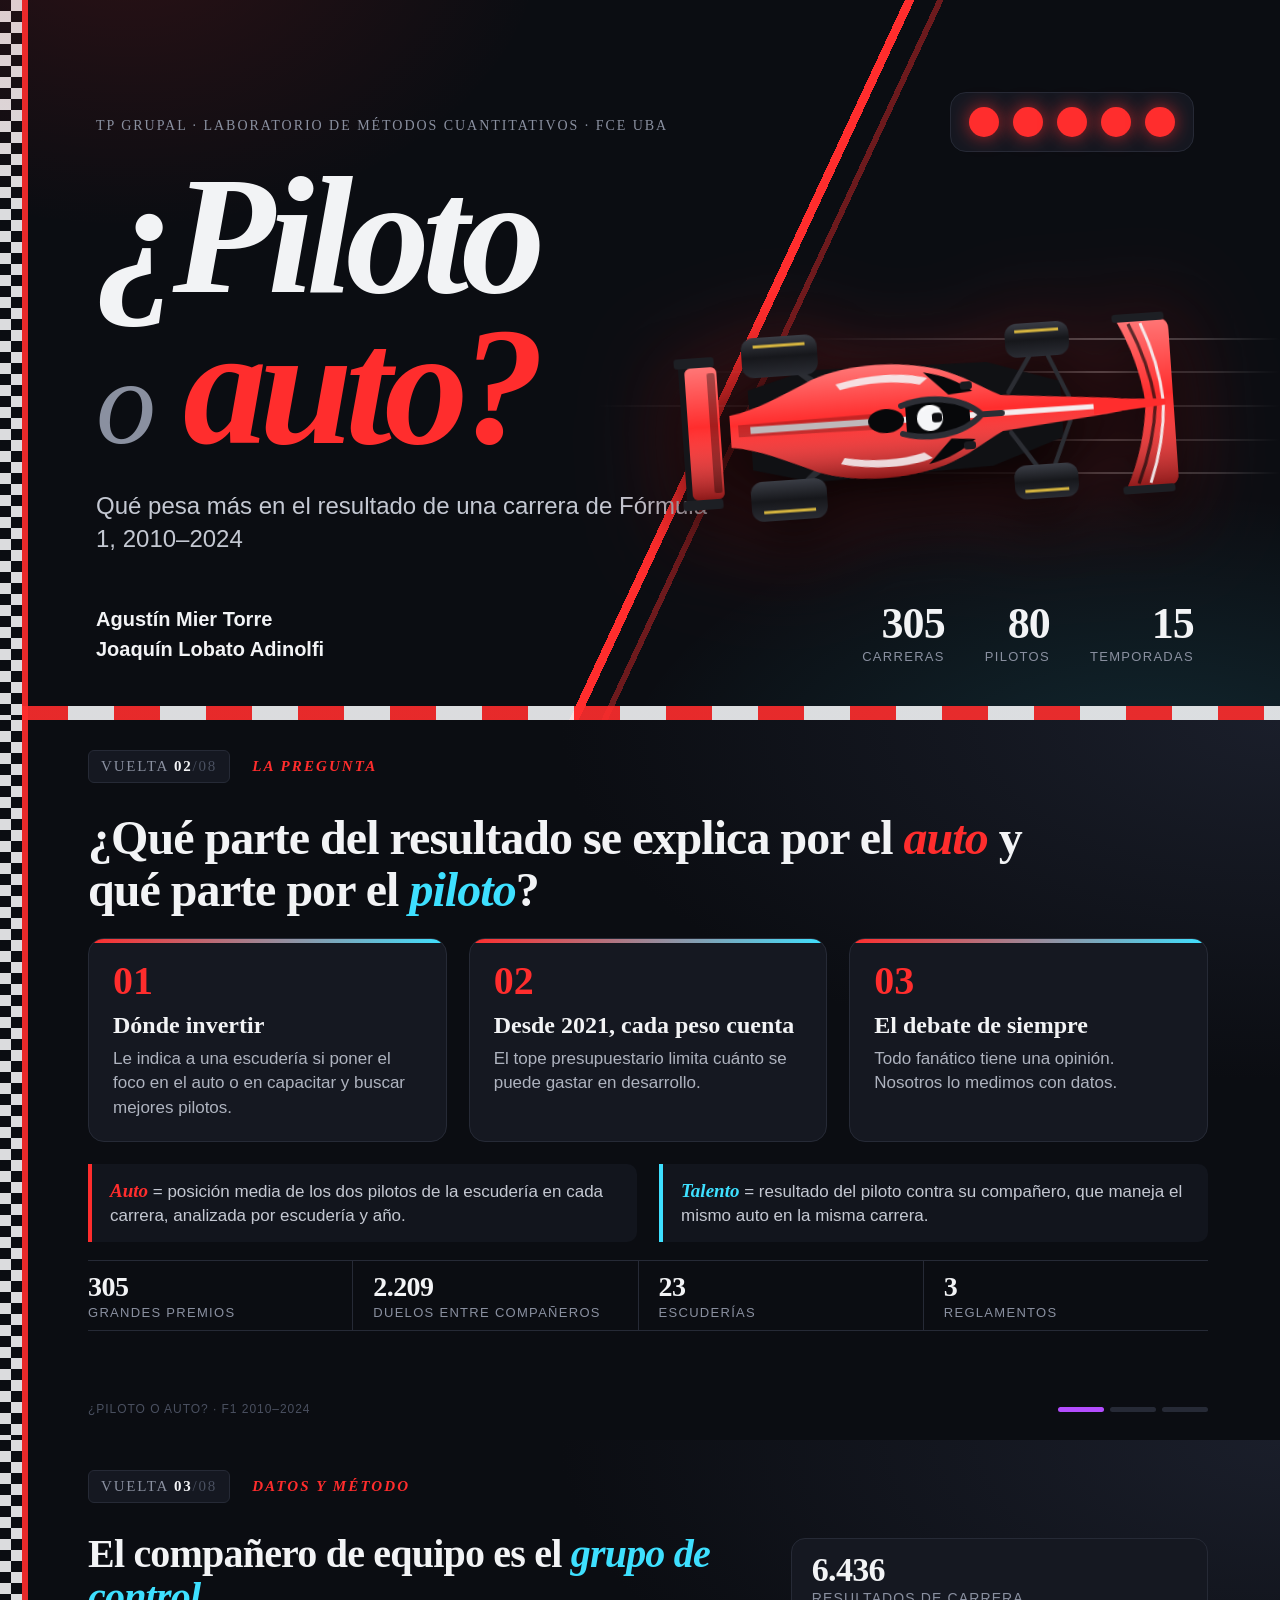
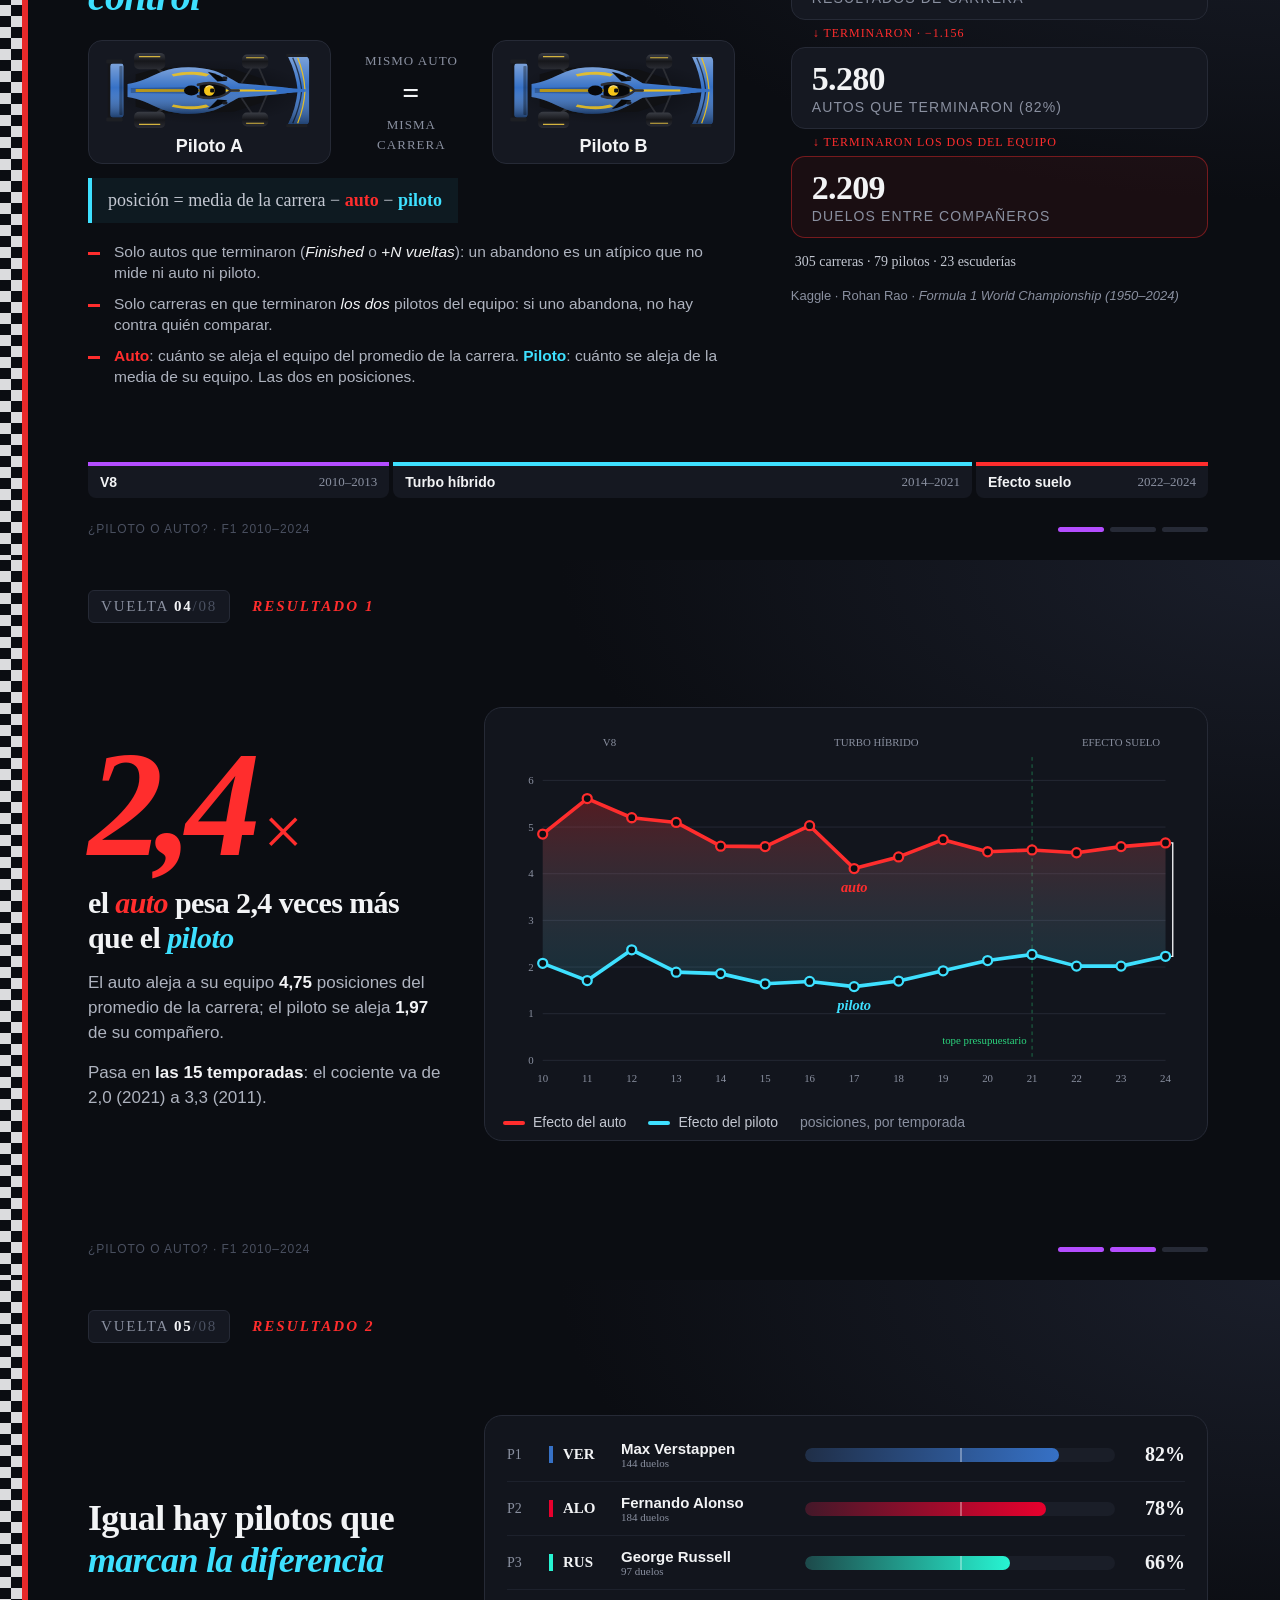
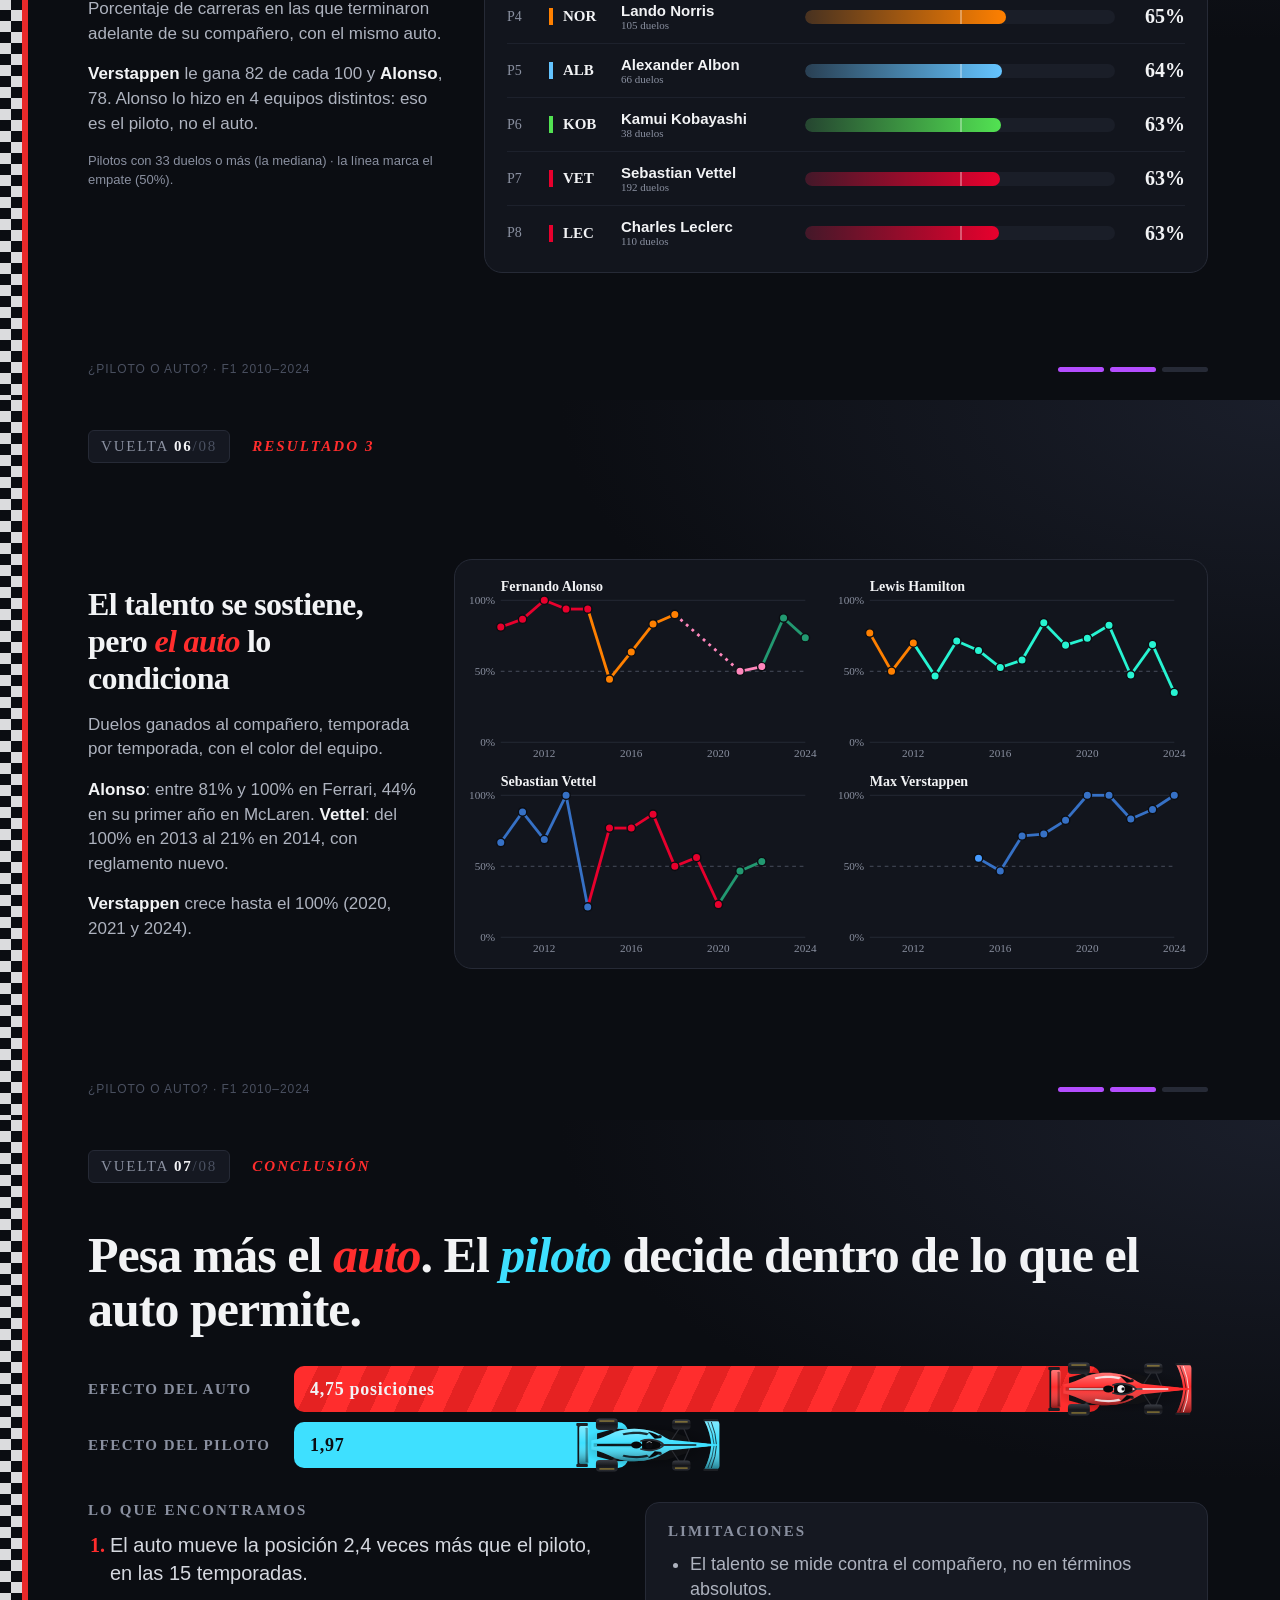
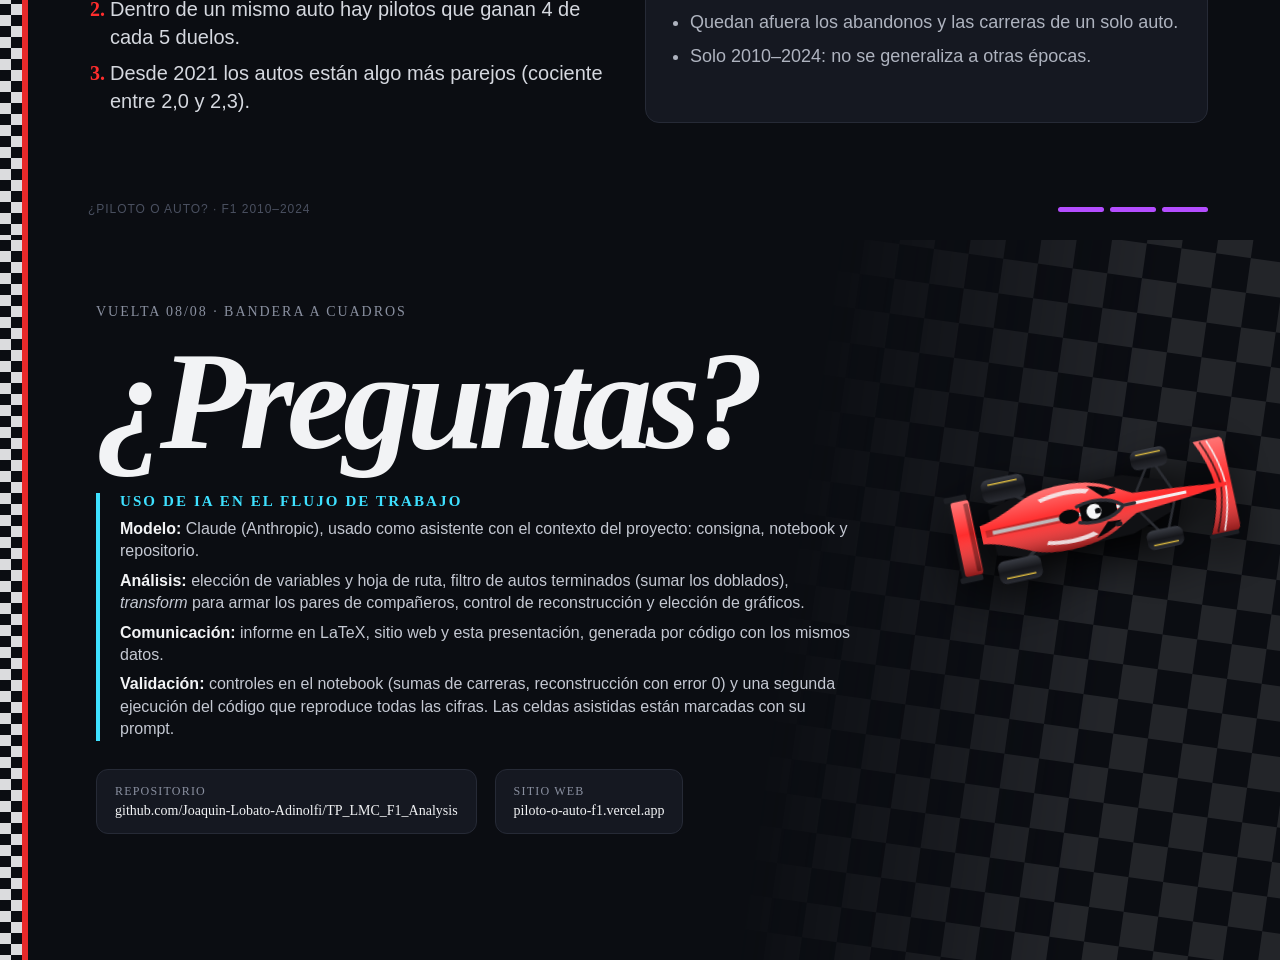
==== commit 26d07cca: "Web publicada en Vercel: link en README, presentación, carátula y avance Co-Authored-By: Claude Opus" ====
--- a/presentacion/presentacion.html
+++ b/presentacion/presentacion.html
@@ -856,7 +856,7 @@
     </div>
     <div class="links">
       <div><span>Repositorio</span>github.com/Joaquin-Lobato-Adinolfi/TP_LMC_F1_Analysis</div>
-      <div><span>Sitio web</span>joaquin-lobato-adinolfi.github.io/TP_LMC_F1_Analysis</div>
+      <div><span>Sitio web</span>piloto-o-auto-f1.vercel.app</div>
     </div>
   </div>
 </section></body></html>
